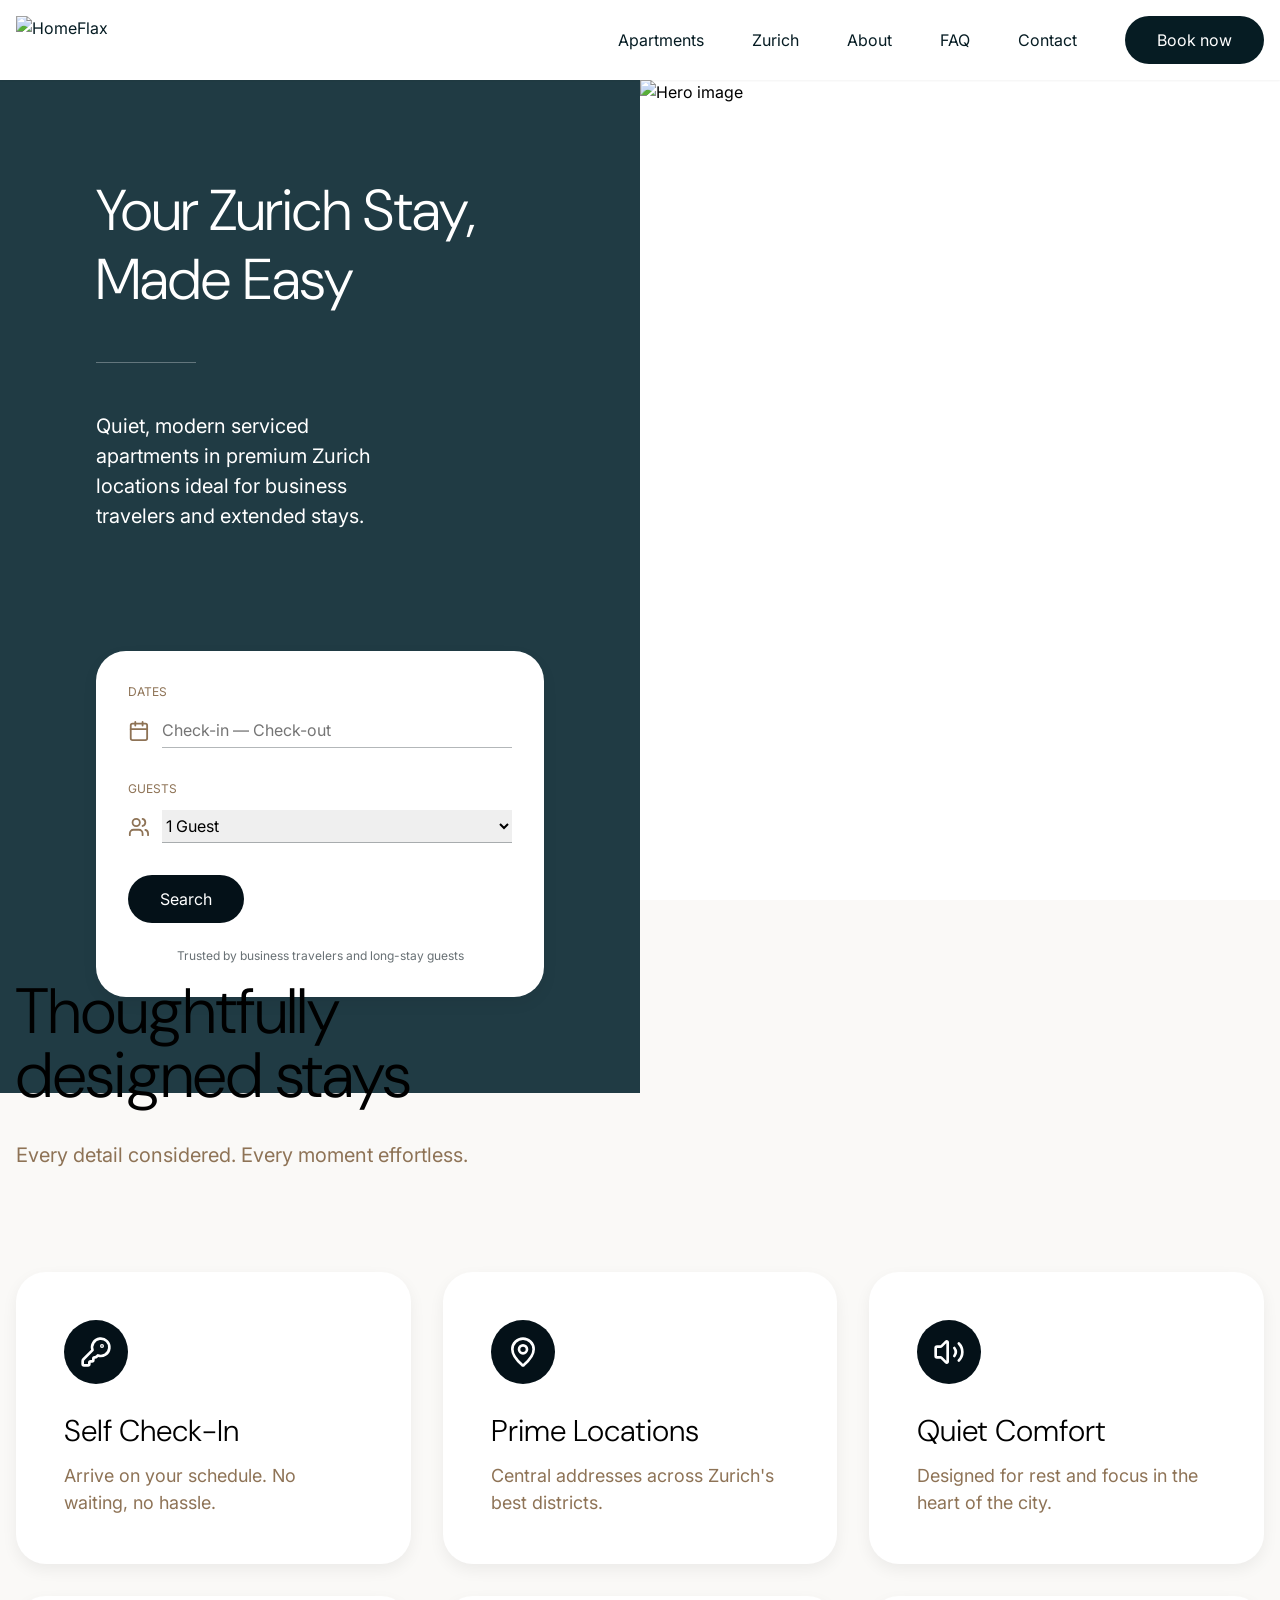
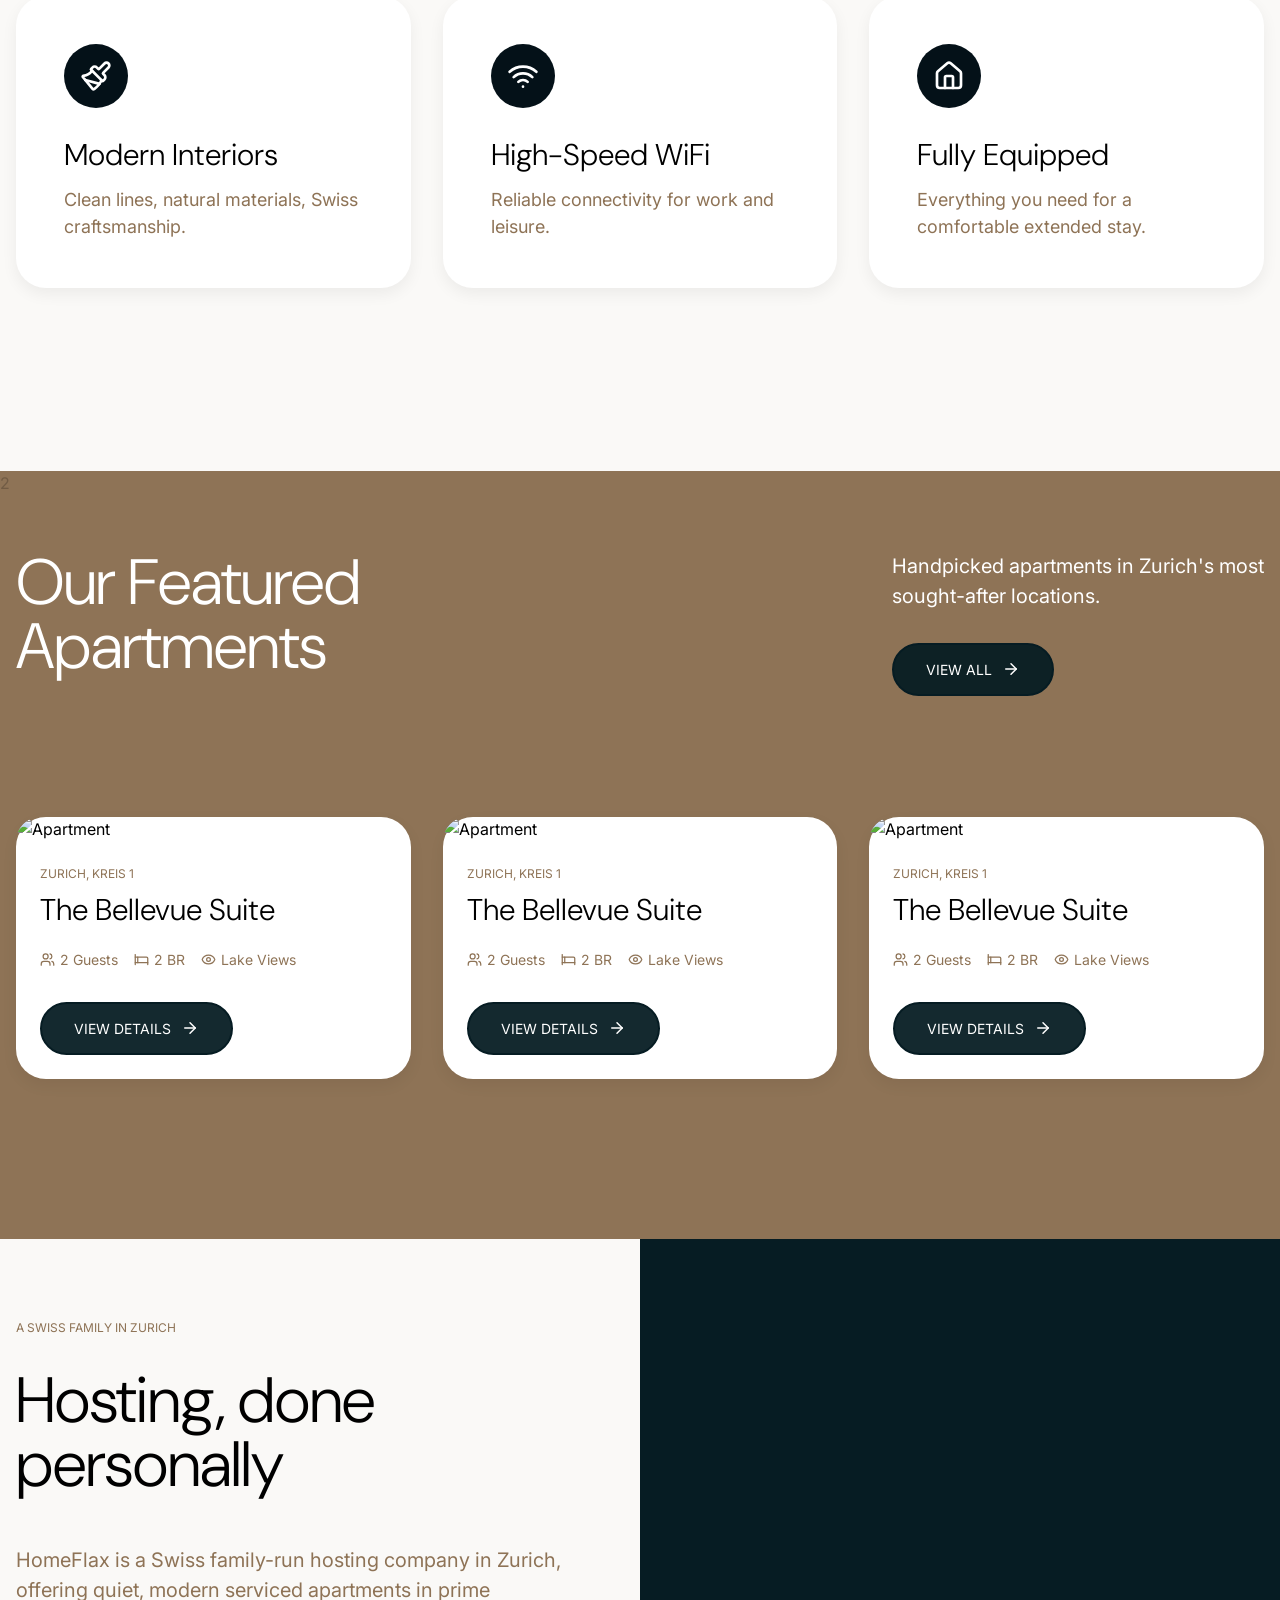
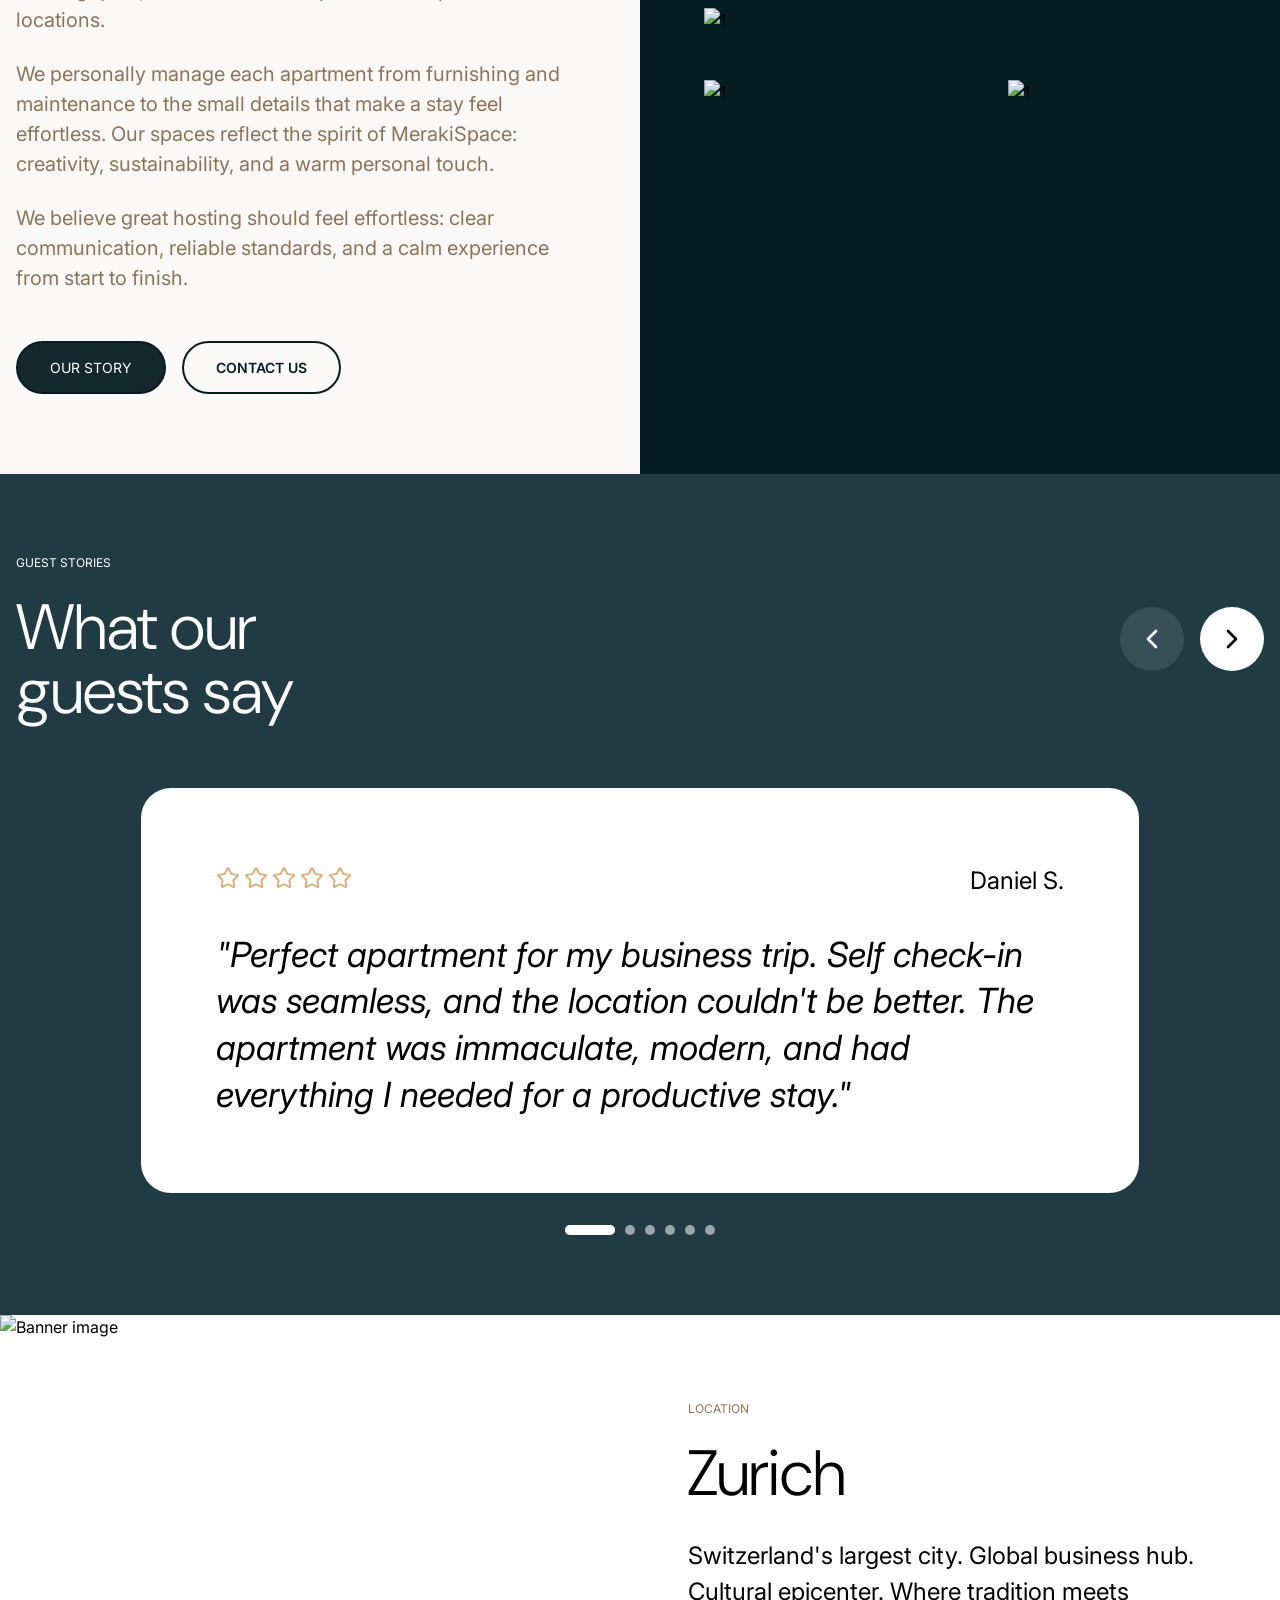
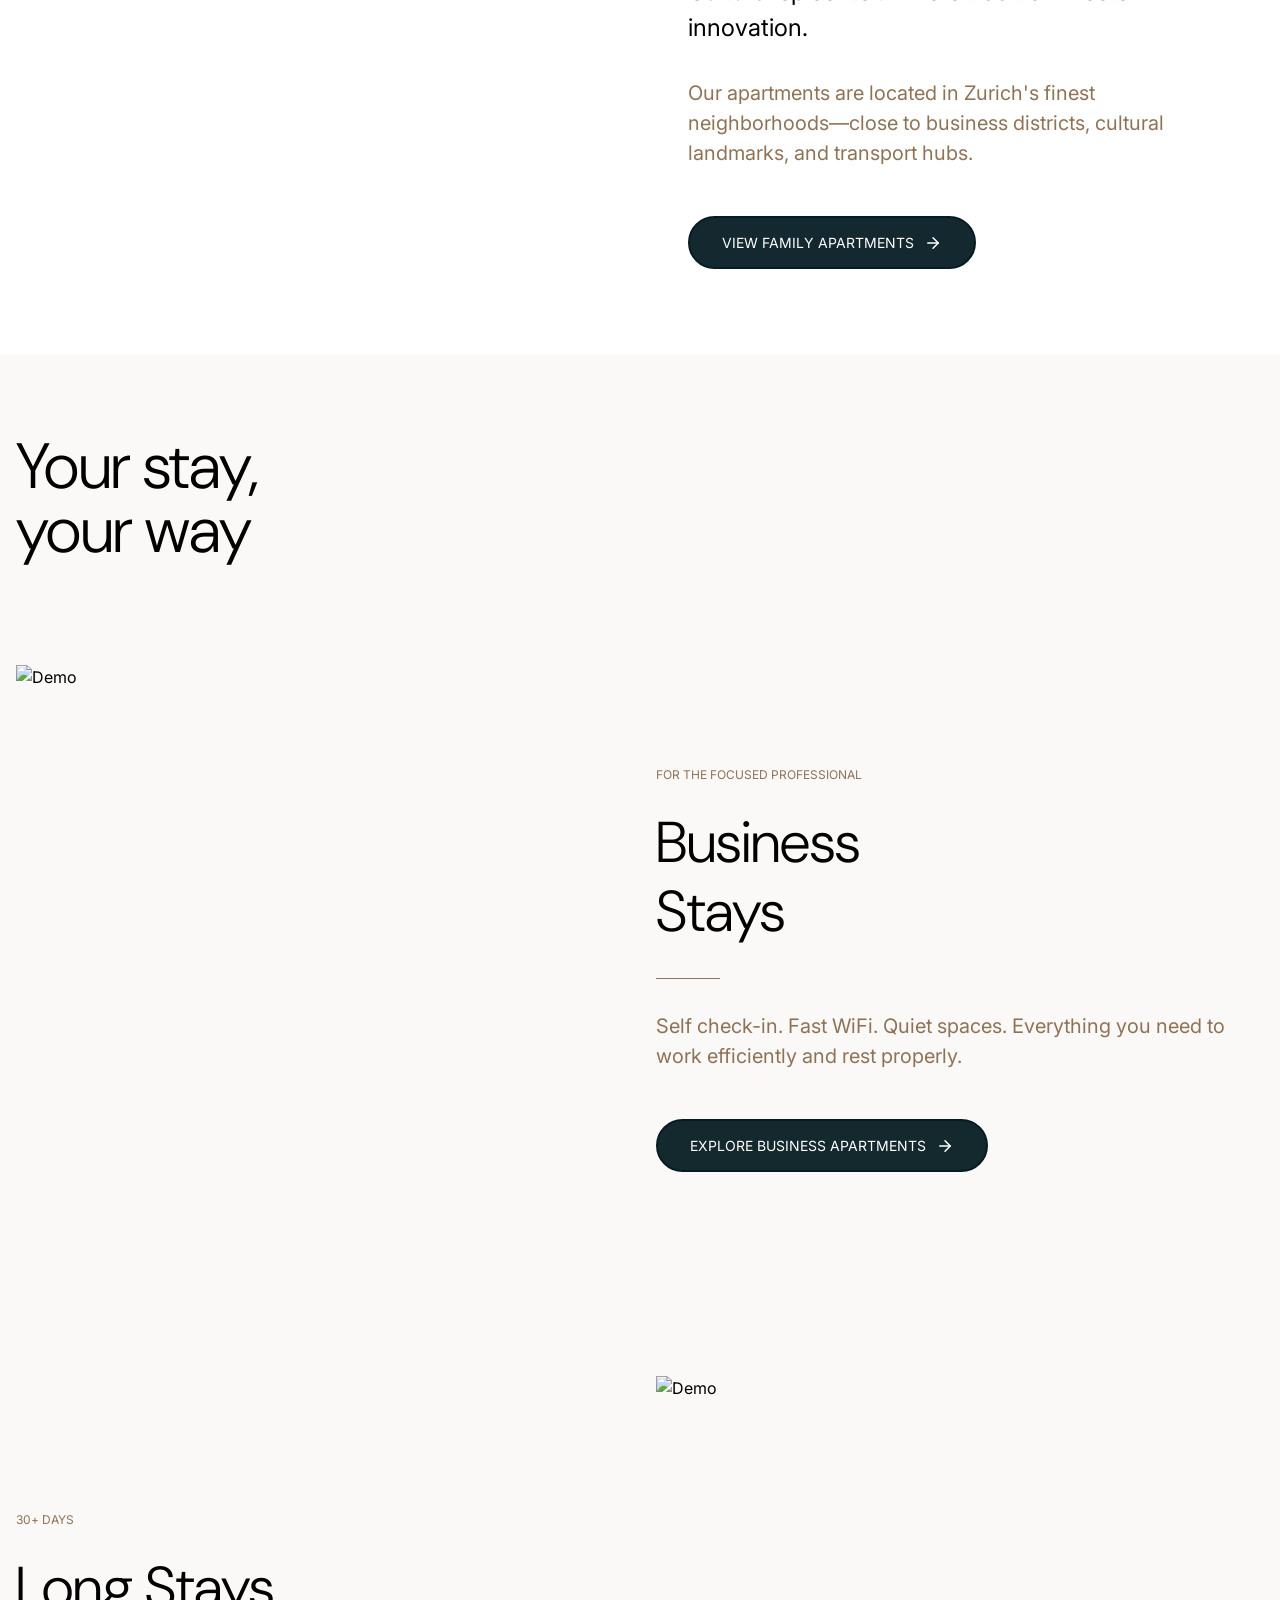
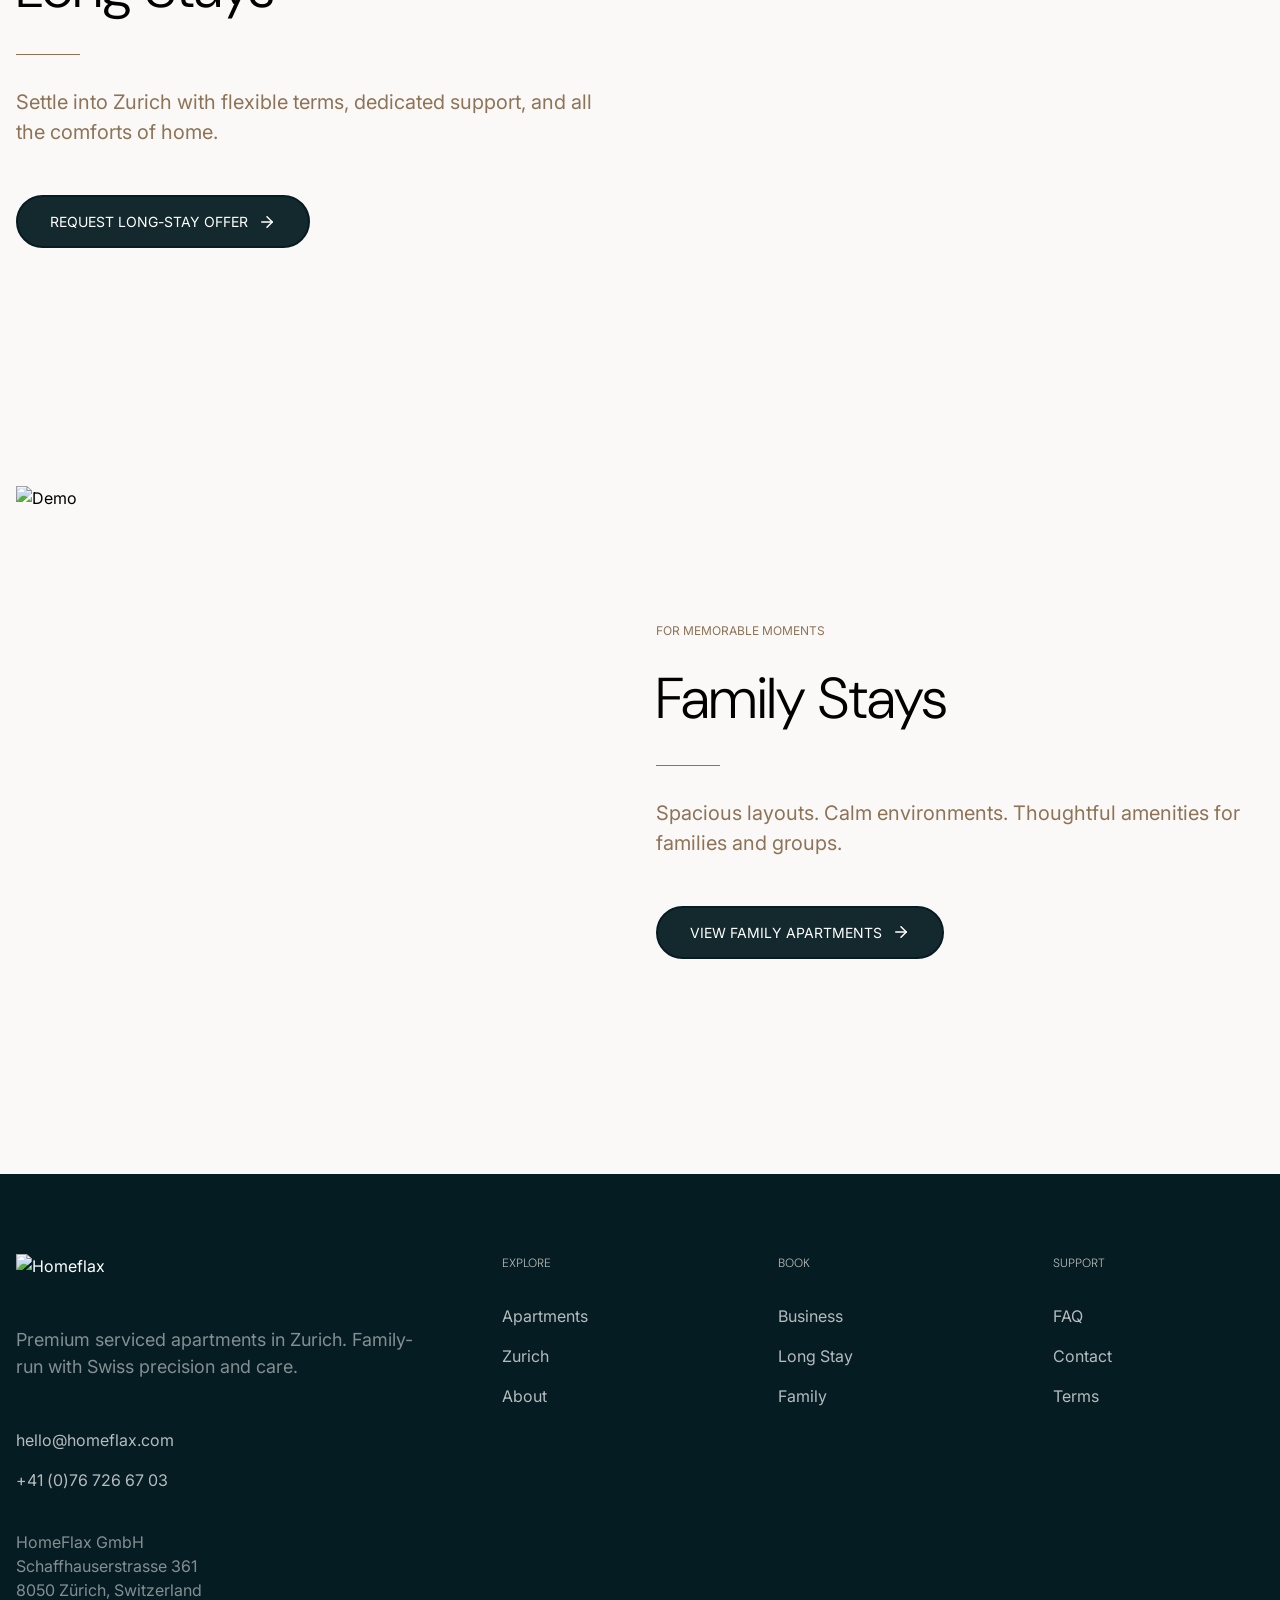
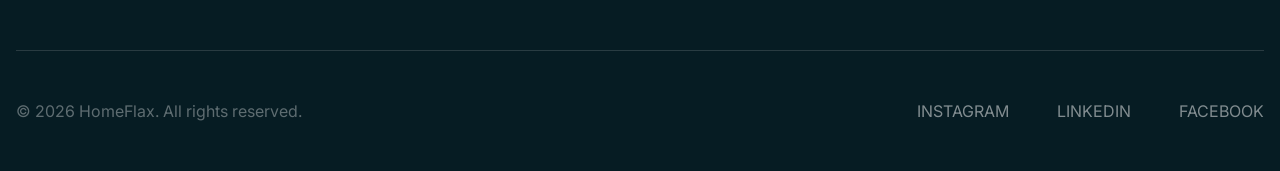
==== index.html @ 28972dd0 "Add files via upload" ====
<!DOCTYPE html><html lang="en"> <head><meta charset="UTF-8"><meta name="viewport" content="width=device-width"><link rel="icon" type="image/svg+xml" href="/favicon.svg"><link rel="icon" href="/favicon.ico"><meta name="generator" content="Astro v5.18.1"><title>HomeFlax - Wellcome to our website!!!</title><style>.container[data-astro-cid-d6puh33w]{max-width:1360px;margin:0 auto;padding:0 1rem}
</style>
<link rel="stylesheet" href="/_astro/index.BQs1mhPp.css">
<link rel="stylesheet" href="/_astro/apartment.BflWzYCQ.css"></head> <body> <div class="navigation-container" data-astro-cid-pux6a34n> <div class="container" data-astro-cid-d6puh33w>  <nav class="big-screen-nav" data-astro-cid-pux6a34n> <a href="/" class="logo" data-astro-cid-pux6a34n> <img src="/src/assets/logo.png" alt="HomeFlax" data-astro-cid-pux6a34n></a> <ul class="big-nav-links" role="list" data-astro-cid-pux6a34n> <li data-astro-cid-pux6a34n><a href="/apartments" data-astro-cid-pux6a34n>Apartments</a></li> <li data-astro-cid-pux6a34n><a href="/zurich" data-astro-cid-pux6a34n>Zurich</a></li> <li data-astro-cid-pux6a34n><a href="/about" data-astro-cid-pux6a34n>About</a></li> <li data-astro-cid-pux6a34n><a href="/services" data-astro-cid-pux6a34n>FAQ</a></li> <li data-astro-cid-pux6a34n><a href="/contact" data-astro-cid-pux6a34n>Contact</a></li> <a class="book-now" href="/book-now" data-astro-cid-pux6a34n>Book now</a> </ul> <nav class="small-screen-nav" data-astro-cid-pux6a34n> <input tabindex="-1" type="checkbox" name="mobile-nav" id="mobNav" data-astro-cid-pux6a34n> <label class="mob-nav-button" for="mobNav" data-astro-cid-pux6a34n><svg xmlns="http://www.w3.org/2000/svg" width="24" height="24" viewBox="0 0 24 24" fill="none" stroke="currentColor" stroke-width="2" stroke-linecap="round" stroke-linejoin="round" aria-hidden="true" data-astro-cid-pux6a34n="true" class="lucide lucide-menu menu"> <path d="M4 5h16"></path><path d="M4 12h16"></path><path d="M4 19h16"></path>  </svg><svg xmlns="http://www.w3.org/2000/svg" width="24" height="24" viewBox="0 0 24 24" fill="none" stroke="currentColor" stroke-width="2" stroke-linecap="round" stroke-linejoin="round" aria-hidden="true" data-astro-cid-pux6a34n="true" class="lucide lucide-x close"> <path d="M18 6 6 18"></path><path d="m6 6 12 12"></path>  </svg></label> <ul class="small-nav-links" role="list" data-astro-cid-pux6a34n> <li data-astro-cid-pux6a34n><a href="/" data-astro-cid-pux6a34n>Apartments</a></li> <li data-astro-cid-pux6a34n><a href="/zurich" data-astro-cid-pux6a34n>Zurich</a></li> <li data-astro-cid-pux6a34n><a href="/about" data-astro-cid-pux6a34n>About</a></li> <li data-astro-cid-pux6a34n><a href="/services" data-astro-cid-pux6a34n>FAQ</a></li> <li data-astro-cid-pux6a34n><a href="/contact" data-astro-cid-pux6a34n>Contact</a></li> <a class="book-now" href="/book-now" data-astro-cid-pux6a34n>Book now</a> </ul> </nav> </nav>  </div>  </div>   <header data-astro-cid-bbe6dxrz> <div class="hero-text-holder" data-astro-cid-bbe6dxrz> <h1 class="title-xl white" data-astro-cid-bbe6dxrz>Your Zurich Stay, <br data-astro-cid-bbe6dxrz> Made Easy</h1> <div class="separator" data-astro-cid-bbe6dxrz></div> <p class="plain-txt-xl white" data-astro-cid-bbe6dxrz>
Quiet, modern serviced apartments in premium Zurich locations ideal for
      business travelers and extended stays.
</p> <div class="book-form" data-astro-cid-q7dtpkqc> <form action="" data-astro-cid-q7dtpkqc> <div class="field" data-astro-cid-q7dtpkqc> <label for="dates" data-astro-cid-q7dtpkqc>Dates</label> <div data-astro-cid-q7dtpkqc> <svg xmlns="http://www.w3.org/2000/svg" width="24" height="24" viewBox="0 0 24 24" fill="none" stroke="#8e7356" stroke-width="2" stroke-linecap="round" stroke-linejoin="round" aria-hidden="true" data-astro-cid-q7dtpkqc="true" class="lucide lucide-calendar"> <path d="M8 2v4"></path><path d="M16 2v4"></path><rect width="18" height="18" x="3" y="4" rx="2"></rect><path d="M3 10h18"></path>  </svg> <input type="text" name="date" id="dates" placeholder="Check-in — Check-out" data-astro-cid-q7dtpkqc> </div> </div> <div class="field" data-astro-cid-q7dtpkqc> <label for="guests" data-astro-cid-q7dtpkqc>Guests</label> <div data-astro-cid-q7dtpkqc> <svg xmlns="http://www.w3.org/2000/svg" width="24" height="24" viewBox="0 0 24 24" fill="none" stroke="#8e7356" stroke-width="2" stroke-linecap="round" stroke-linejoin="round" aria-hidden="true" data-astro-cid-q7dtpkqc="true" class="lucide lucide-users"> <path d="M16 21v-2a4 4 0 0 0-4-4H6a4 4 0 0 0-4 4v2"></path><path d="M16 3.128a4 4 0 0 1 0 7.744"></path><path d="M22 21v-2a4 4 0 0 0-3-3.87"></path><circle cx="9" cy="7" r="4"></circle>  </svg> <select name="guests" id="guests" data-astro-cid-q7dtpkqc> <option value="" data-astro-cid-q7dtpkqc>1 Guest</option> <option value="" data-astro-cid-q7dtpkqc>2 Guest</option> <option value="" data-astro-cid-q7dtpkqc>3 Guest</option> <option value="" data-astro-cid-q7dtpkqc>4 Guest</option></select> </div> </div> <div class="field" data-astro-cid-q7dtpkqc> <button data-astro-cid-q7dtpkqc>Search</button> </div> </form> <p class="description" data-astro-cid-q7dtpkqc>Trusted by business travelers and long-stay guests</p> </div>  </div> <div class="hero-image-holder" data-astro-cid-bbe6dxrz> <img src="./src/assets/hero.jpg" alt="Hero image" data-astro-cid-bbe6dxrz> </div> </header>  <section data-astro-cid-aybbmsmj> <div class="container" data-astro-cid-d6puh33w>  <div class="introduction" data-astro-cid-aybbmsmj> <h2 class="title-xxl" data-astro-cid-aybbmsmj>Thoughtfully <br data-astro-cid-aybbmsmj> designed stays</h2> <p class="plain-txt-xl gold" data-astro-cid-aybbmsmj>
Every detail considered. Every moment effortless.
</p> <div class="introduction-grid" data-astro-cid-aybbmsmj> <div class="card" data-astro-cid-aybbmsmj> <div class="icon" data-astro-cid-aybbmsmj> <svg xmlns="http://www.w3.org/2000/svg" width="32" height="32" viewBox="0 0 24 24" fill="none" stroke="#fff" stroke-width="2" stroke-linecap="round" stroke-linejoin="round" aria-hidden="true" data-astro-cid-aybbmsmj="true" class="lucide lucide-key-round"> <path d="M2.586 17.414A2 2 0 0 0 2 18.828V21a1 1 0 0 0 1 1h3a1 1 0 0 0 1-1v-1a1 1 0 0 1 1-1h1a1 1 0 0 0 1-1v-1a1 1 0 0 1 1-1h.172a2 2 0 0 0 1.414-.586l.814-.814a6.5 6.5 0 1 0-4-4z"></path><circle cx="16.5" cy="7.5" r=".5" fill="currentColor"></circle>  </svg> </div> <h3 data-astro-cid-aybbmsmj>Self Check-In</h3> <p class="gold" data-astro-cid-aybbmsmj>Arrive on your schedule. No waiting, no hassle.</p> </div> <div class="card" data-astro-cid-aybbmsmj> <div class="icon" data-astro-cid-aybbmsmj> <svg xmlns="http://www.w3.org/2000/svg" width="32" height="32" viewBox="0 0 24 24" fill="none" stroke="#fff" stroke-width="2" stroke-linecap="round" stroke-linejoin="round" aria-hidden="true" data-astro-cid-aybbmsmj="true" class="lucide lucide-map-pin"> <path d="M20 10c0 4.993-5.539 10.193-7.399 11.799a1 1 0 0 1-1.202 0C9.539 20.193 4 14.993 4 10a8 8 0 0 1 16 0"></path><circle cx="12" cy="10" r="3"></circle>  </svg> </div> <h3 data-astro-cid-aybbmsmj>Prime Locations</h3> <p class="gold" data-astro-cid-aybbmsmj>Central addresses across Zurich's best districts.</p> </div> <div class="card" data-astro-cid-aybbmsmj> <div class="icon" data-astro-cid-aybbmsmj> <svg xmlns="http://www.w3.org/2000/svg" width="32" height="32" viewBox="0 0 24 24" fill="none" stroke="#fff" stroke-width="2" stroke-linecap="round" stroke-linejoin="round" aria-hidden="true" data-astro-cid-aybbmsmj="true" class="lucide lucide-volume-2"> <path d="M11 4.702a.705.705 0 0 0-1.203-.498L6.413 7.587A1.4 1.4 0 0 1 5.416 8H3a1 1 0 0 0-1 1v6a1 1 0 0 0 1 1h2.416a1.4 1.4 0 0 1 .997.413l3.383 3.384A.705.705 0 0 0 11 19.298z"></path><path d="M16 9a5 5 0 0 1 0 6"></path><path d="M19.364 18.364a9 9 0 0 0 0-12.728"></path>  </svg> </div> <h3 data-astro-cid-aybbmsmj>Quiet Comfort</h3> <p class="gold" data-astro-cid-aybbmsmj>
Designed for rest and focus in the heart of the city.
</p> </div> <div class="card" data-astro-cid-aybbmsmj> <div class="icon" data-astro-cid-aybbmsmj> <svg xmlns="http://www.w3.org/2000/svg" width="32" height="32" viewBox="0 0 24 24" fill="none" stroke="#fff" stroke-width="2" stroke-linecap="round" stroke-linejoin="round" aria-hidden="true" data-astro-cid-aybbmsmj="true" class="lucide lucide-paintbrush"> <path d="m14.622 17.897-10.68-2.913"></path><path d="M18.376 2.622a1 1 0 1 1 3.002 3.002L17.36 9.643a.5.5 0 0 0 0 .707l.944.944a2.41 2.41 0 0 1 0 3.408l-.944.944a.5.5 0 0 1-.707 0L8.354 7.348a.5.5 0 0 1 0-.707l.944-.944a2.41 2.41 0 0 1 3.408 0l.944.944a.5.5 0 0 0 .707 0z"></path><path d="M9 8c-1.804 2.71-3.97 3.46-6.583 3.948a.507.507 0 0 0-.302.819l7.32 8.883a1 1 0 0 0 1.185.204C12.735 20.405 16 16.792 16 15"></path>  </svg> </div> <h3 data-astro-cid-aybbmsmj>Modern Interiors</h3> <p class="gold" data-astro-cid-aybbmsmj>
Clean lines, natural materials, Swiss craftsmanship.
</p> </div> <div class="card" data-astro-cid-aybbmsmj> <div class="icon" data-astro-cid-aybbmsmj> <svg xmlns="http://www.w3.org/2000/svg" width="32" height="32" viewBox="0 0 24 24" fill="none" stroke="#fff" stroke-width="2" stroke-linecap="round" stroke-linejoin="round" aria-hidden="true" data-astro-cid-aybbmsmj="true" class="lucide lucide-wifi"> <path d="M12 20h.01"></path><path d="M2 8.82a15 15 0 0 1 20 0"></path><path d="M5 12.859a10 10 0 0 1 14 0"></path><path d="M8.5 16.429a5 5 0 0 1 7 0"></path>  </svg> </div> <h3 data-astro-cid-aybbmsmj>High-Speed WiFi</h3> <p class="gold" data-astro-cid-aybbmsmj>Reliable connectivity for work and leisure.</p> </div> <div class="card" data-astro-cid-aybbmsmj> <div class="icon" data-astro-cid-aybbmsmj> <svg xmlns="http://www.w3.org/2000/svg" width="32" height="32" viewBox="0 0 24 24" fill="none" stroke="#fff" stroke-width="2" stroke-linecap="round" stroke-linejoin="round" aria-hidden="true" data-astro-cid-aybbmsmj="true" class="lucide lucide-house"> <path d="M15 21v-8a1 1 0 0 0-1-1h-4a1 1 0 0 0-1 1v8"></path><path d="M3 10a2 2 0 0 1 .709-1.528l7-6a2 2 0 0 1 2.582 0l7 6A2 2 0 0 1 21 10v9a2 2 0 0 1-2 2H5a2 2 0 0 1-2-2z"></path>  </svg> </div> <h3 data-astro-cid-aybbmsmj>Fully Equipped</h3> <p class="gold" data-astro-cid-aybbmsmj>
Everything you need for a comfortable extended stay.
</p> </div> </div> </div>  </div>  </section>  <section data-astro-cid-kp4ofd7b> <div class="container" data-astro-cid-d6puh33w>  <div class="headline" data-astro-cid-kp4ofd7b> <h2 class="title-xxl white" data-astro-cid-kp4ofd7b>Our Featured <br data-astro-cid-kp4ofd7b> Apartments</h2> <div class="headline-details" data-astro-cid-kp4ofd7b> <p class="plain-txt-xl white" data-astro-cid-kp4ofd7b>
Handpicked apartments in Zurich's most <br data-astro-cid-kp4ofd7b> sought-after locations.
</p> <a href="/apartments" class="main-button" data-astro-cid-kp4ofd7b>View All</a> </div> </div> <div class="grid" data-astro-cid-kp4ofd7b> <article class="apartment-card" data-astro-cid-vyudyi23> <div class="image-container" data-astro-cid-vyudyi23> <div class="image" data-astro-cid-vyudyi23> <img src="./src/assets/demo.jpg" alt="Apartment" data-astro-cid-vyudyi23> </div> <div class="badge" data-astro-cid-vyudyi23>CHF 220/night</div> </div> <div class="content" data-astro-cid-vyudyi23> <p class="label gold" data-astro-cid-vyudyi23>Zurich, Kreis 1</p> <h3 data-astro-cid-vyudyi23>The Bellevue Suite</h3> <div class="description gold" data-astro-cid-vyudyi23> <p data-astro-cid-vyudyi23><svg xmlns="http://www.w3.org/2000/svg" width="15" height="15" viewBox="0 0 24 24" fill="none" stroke="currentColor" stroke-width="2" stroke-linecap="round" stroke-linejoin="round" aria-hidden="true" data-astro-cid-vyudyi23="true" class="lucide lucide-users"> <path d="M16 21v-2a4 4 0 0 0-4-4H6a4 4 0 0 0-4 4v2"></path><path d="M16 3.128a4 4 0 0 1 0 7.744"></path><path d="M22 21v-2a4 4 0 0 0-3-3.87"></path><circle cx="9" cy="7" r="4"></circle>  </svg>2 Guests</p> <p data-astro-cid-vyudyi23><svg xmlns="http://www.w3.org/2000/svg" width="15" height="15" viewBox="0 0 24 24" fill="none" stroke="currentColor" stroke-width="2" stroke-linecap="round" stroke-linejoin="round" aria-hidden="true" data-astro-cid-vyudyi23="true" class="lucide lucide-bed"> <path d="M2 4v16"></path><path d="M2 8h18a2 2 0 0 1 2 2v10"></path><path d="M2 17h20"></path><path d="M6 8v9"></path>  </svg>2 BR</p> <p data-astro-cid-vyudyi23><svg xmlns="http://www.w3.org/2000/svg" width="15" height="15" viewBox="0 0 24 24" fill="none" stroke="currentColor" stroke-width="2" stroke-linecap="round" stroke-linejoin="round" aria-hidden="true" data-astro-cid-vyudyi23="true" class="lucide lucide-eye"> <path d="M2.062 12.348a1 1 0 0 1 0-.696 10.75 10.75 0 0 1 19.876 0 1 1 0 0 1 0 .696 10.75 10.75 0 0 1-19.876 0"></path><circle cx="12" cy="12" r="3"></circle>  </svg>Lake Views</p> </div> <a href="/apartment" class="main-button" data-astro-cid-vyudyi23>View Details</a> </div> </article>  <article class="apartment-card" data-astro-cid-vyudyi23> <div class="image-container" data-astro-cid-vyudyi23> <div class="image" data-astro-cid-vyudyi23> <img src="./src/assets/demo.jpg" alt="Apartment" data-astro-cid-vyudyi23> </div> <div class="badge" data-astro-cid-vyudyi23>CHF 220/night</div> </div> <div class="content" data-astro-cid-vyudyi23> <p class="label gold" data-astro-cid-vyudyi23>Zurich, Kreis 1</p> <h3 data-astro-cid-vyudyi23>The Bellevue Suite</h3> <div class="description gold" data-astro-cid-vyudyi23> <p data-astro-cid-vyudyi23><svg xmlns="http://www.w3.org/2000/svg" width="15" height="15" viewBox="0 0 24 24" fill="none" stroke="currentColor" stroke-width="2" stroke-linecap="round" stroke-linejoin="round" aria-hidden="true" data-astro-cid-vyudyi23="true" class="lucide lucide-users"> <path d="M16 21v-2a4 4 0 0 0-4-4H6a4 4 0 0 0-4 4v2"></path><path d="M16 3.128a4 4 0 0 1 0 7.744"></path><path d="M22 21v-2a4 4 0 0 0-3-3.87"></path><circle cx="9" cy="7" r="4"></circle>  </svg>2 Guests</p> <p data-astro-cid-vyudyi23><svg xmlns="http://www.w3.org/2000/svg" width="15" height="15" viewBox="0 0 24 24" fill="none" stroke="currentColor" stroke-width="2" stroke-linecap="round" stroke-linejoin="round" aria-hidden="true" data-astro-cid-vyudyi23="true" class="lucide lucide-bed"> <path d="M2 4v16"></path><path d="M2 8h18a2 2 0 0 1 2 2v10"></path><path d="M2 17h20"></path><path d="M6 8v9"></path>  </svg>2 BR</p> <p data-astro-cid-vyudyi23><svg xmlns="http://www.w3.org/2000/svg" width="15" height="15" viewBox="0 0 24 24" fill="none" stroke="currentColor" stroke-width="2" stroke-linecap="round" stroke-linejoin="round" aria-hidden="true" data-astro-cid-vyudyi23="true" class="lucide lucide-eye"> <path d="M2.062 12.348a1 1 0 0 1 0-.696 10.75 10.75 0 0 1 19.876 0 1 1 0 0 1 0 .696 10.75 10.75 0 0 1-19.876 0"></path><circle cx="12" cy="12" r="3"></circle>  </svg>Lake Views</p> </div> <a href="/apartment" class="main-button" data-astro-cid-vyudyi23>View Details</a> </div> </article>  <article class="apartment-card" data-astro-cid-vyudyi23> <div class="image-container" data-astro-cid-vyudyi23> <div class="image" data-astro-cid-vyudyi23> <img src="./src/assets/demo.jpg" alt="Apartment" data-astro-cid-vyudyi23> </div> <div class="badge" data-astro-cid-vyudyi23>CHF 220/night</div> </div> <div class="content" data-astro-cid-vyudyi23> <p class="label gold" data-astro-cid-vyudyi23>Zurich, Kreis 1</p> <h3 data-astro-cid-vyudyi23>The Bellevue Suite</h3> <div class="description gold" data-astro-cid-vyudyi23> <p data-astro-cid-vyudyi23><svg xmlns="http://www.w3.org/2000/svg" width="15" height="15" viewBox="0 0 24 24" fill="none" stroke="currentColor" stroke-width="2" stroke-linecap="round" stroke-linejoin="round" aria-hidden="true" data-astro-cid-vyudyi23="true" class="lucide lucide-users"> <path d="M16 21v-2a4 4 0 0 0-4-4H6a4 4 0 0 0-4 4v2"></path><path d="M16 3.128a4 4 0 0 1 0 7.744"></path><path d="M22 21v-2a4 4 0 0 0-3-3.87"></path><circle cx="9" cy="7" r="4"></circle>  </svg>2 Guests</p> <p data-astro-cid-vyudyi23><svg xmlns="http://www.w3.org/2000/svg" width="15" height="15" viewBox="0 0 24 24" fill="none" stroke="currentColor" stroke-width="2" stroke-linecap="round" stroke-linejoin="round" aria-hidden="true" data-astro-cid-vyudyi23="true" class="lucide lucide-bed"> <path d="M2 4v16"></path><path d="M2 8h18a2 2 0 0 1 2 2v10"></path><path d="M2 17h20"></path><path d="M6 8v9"></path>  </svg>2 BR</p> <p data-astro-cid-vyudyi23><svg xmlns="http://www.w3.org/2000/svg" width="15" height="15" viewBox="0 0 24 24" fill="none" stroke="currentColor" stroke-width="2" stroke-linecap="round" stroke-linejoin="round" aria-hidden="true" data-astro-cid-vyudyi23="true" class="lucide lucide-eye"> <path d="M2.062 12.348a1 1 0 0 1 0-.696 10.75 10.75 0 0 1 19.876 0 1 1 0 0 1 0 .696 10.75 10.75 0 0 1-19.876 0"></path><circle cx="12" cy="12" r="3"></circle>  </svg>Lake Views</p> </div> <a href="/apartment" class="main-button" data-astro-cid-vyudyi23>View Details</a> </div> </article>  </div>  </div>  </section>  <section class="about-home" data-astro-cid-6qkptpdv> <div class="container" data-astro-cid-d6puh33w>  <div class="grid" data-astro-cid-6qkptpdv> <div class="content" data-astro-cid-6qkptpdv> <div class="label gold" data-astro-cid-6qkptpdv>A Swiss family in Zurich</div> <h2 class="title-xxl" data-astro-cid-6qkptpdv>Hosting, done <br data-astro-cid-6qkptpdv> personally</h2> <p class="plain-txt-xl gold" data-astro-cid-6qkptpdv>
HomeFlax is a Swiss family-run hosting company in Zurich, offering
          quiet, modern serviced apartments in prime locations.
</p> <br data-astro-cid-6qkptpdv> <p class="plain-txt-xl gold" data-astro-cid-6qkptpdv>
We personally manage each apartment from furnishing and maintenance to
          the small details that make a stay feel effortless. Our spaces reflect
          the spirit of MerakiSpace: creativity, sustainability, and a warm
          personal touch.
</p> <br data-astro-cid-6qkptpdv> <p class="plain-txt-xl gold" data-astro-cid-6qkptpdv>
We believe great hosting should feel effortless: clear communication,
          reliable standards, and a calm experience from start to finish.
</p> <div class="buttons" data-astro-cid-6qkptpdv> <a href="/about" class="main-button no-icon" data-astro-cid-6qkptpdv>Our story</a> <a href="/contact" class="main-button no-icon inverse" data-astro-cid-6qkptpdv>Contact us</a> </div> </div> <div class="mini-galery" data-astro-cid-6qkptpdv> <div class="mini-galery-grid" data-astro-cid-6qkptpdv> <div class="image" data-astro-cid-6qkptpdv> <img src="./src/assets/demo.jpg" alt="1" data-astro-cid-6qkptpdv> </div> <div class="image" data-astro-cid-6qkptpdv> <img src="./src/assets/demo.jpg" alt="1" data-astro-cid-6qkptpdv> </div> <div class="image" data-astro-cid-6qkptpdv> <img src="./src/assets/demo.jpg" alt="1" data-astro-cid-6qkptpdv> </div> </div> </div> </div>  </div>  </section>  <section class="testimonials" data-astro-cid-aadlzisc> <div class="container" data-astro-cid-d6puh33w>  <div class="headline" data-astro-cid-aadlzisc> <div data-astro-cid-aadlzisc> <p class="label" data-astro-cid-aadlzisc>Guest Stories</p> <h1 class="title-xxl white" data-astro-cid-aadlzisc>What our <br data-astro-cid-aadlzisc> guests say</h1> </div> <div class="buttons" data-astro-cid-aadlzisc> <button disabled data-astro-cid-aadlzisc><svg xmlns="http://www.w3.org/2000/svg" width="32" height="32" viewBox="0 0 24 24" fill="none" stroke="currentColor" stroke-width="2" stroke-linecap="round" stroke-linejoin="round" aria-hidden="true" data-astro-cid-aadlzisc="true" class="lucide lucide-chevron-left"> <path d="m15 18-6-6 6-6"></path>  </svg></button> <button data-astro-cid-aadlzisc><svg xmlns="http://www.w3.org/2000/svg" width="32" height="32" viewBox="0 0 24 24" fill="none" stroke="currentColor" stroke-width="2" stroke-linecap="round" stroke-linejoin="round" aria-hidden="true" data-astro-cid-aadlzisc="true" class="lucide lucide-chevron-right"> <path d="m9 18 6-6-6-6"></path>  </svg></button> </div> </div> <div class="quote-block" data-astro-cid-aadlzisc> <div class="quote-details" data-astro-cid-aadlzisc> <div class="stars" data-astro-cid-aadlzisc> <svg xmlns="http://www.w3.org/2000/svg" width="24" height="24" viewBox="0 0 24 24" fill="none" stroke="#e4b17c" stroke-width="2" stroke-linecap="round" stroke-linejoin="round" aria-hidden="true" data-astro-cid-aadlzisc="true" class="lucide lucide-star"> <path d="M11.525 2.295a.53.53 0 0 1 .95 0l2.31 4.679a2.123 2.123 0 0 0 1.595 1.16l5.166.756a.53.53 0 0 1 .294.904l-3.736 3.638a2.123 2.123 0 0 0-.611 1.878l.882 5.14a.53.53 0 0 1-.771.56l-4.618-2.428a2.122 2.122 0 0 0-1.973 0L6.396 21.01a.53.53 0 0 1-.77-.56l.881-5.139a2.122 2.122 0 0 0-.611-1.879L2.16 9.795a.53.53 0 0 1 .294-.906l5.165-.755a2.122 2.122 0 0 0 1.597-1.16z"></path>  </svg> <svg xmlns="http://www.w3.org/2000/svg" width="24" height="24" viewBox="0 0 24 24" fill="none" stroke="#e4b17c" stroke-width="2" stroke-linecap="round" stroke-linejoin="round" aria-hidden="true" data-astro-cid-aadlzisc="true" class="lucide lucide-star"> <path d="M11.525 2.295a.53.53 0 0 1 .95 0l2.31 4.679a2.123 2.123 0 0 0 1.595 1.16l5.166.756a.53.53 0 0 1 .294.904l-3.736 3.638a2.123 2.123 0 0 0-.611 1.878l.882 5.14a.53.53 0 0 1-.771.56l-4.618-2.428a2.122 2.122 0 0 0-1.973 0L6.396 21.01a.53.53 0 0 1-.77-.56l.881-5.139a2.122 2.122 0 0 0-.611-1.879L2.16 9.795a.53.53 0 0 1 .294-.906l5.165-.755a2.122 2.122 0 0 0 1.597-1.16z"></path>  </svg> <svg xmlns="http://www.w3.org/2000/svg" width="24" height="24" viewBox="0 0 24 24" fill="none" stroke="#e4b17c" stroke-width="2" stroke-linecap="round" stroke-linejoin="round" aria-hidden="true" data-astro-cid-aadlzisc="true" class="lucide lucide-star"> <path d="M11.525 2.295a.53.53 0 0 1 .95 0l2.31 4.679a2.123 2.123 0 0 0 1.595 1.16l5.166.756a.53.53 0 0 1 .294.904l-3.736 3.638a2.123 2.123 0 0 0-.611 1.878l.882 5.14a.53.53 0 0 1-.771.56l-4.618-2.428a2.122 2.122 0 0 0-1.973 0L6.396 21.01a.53.53 0 0 1-.77-.56l.881-5.139a2.122 2.122 0 0 0-.611-1.879L2.16 9.795a.53.53 0 0 1 .294-.906l5.165-.755a2.122 2.122 0 0 0 1.597-1.16z"></path>  </svg> <svg xmlns="http://www.w3.org/2000/svg" width="24" height="24" viewBox="0 0 24 24" fill="none" stroke="#e4b17c" stroke-width="2" stroke-linecap="round" stroke-linejoin="round" aria-hidden="true" data-astro-cid-aadlzisc="true" class="lucide lucide-star"> <path d="M11.525 2.295a.53.53 0 0 1 .95 0l2.31 4.679a2.123 2.123 0 0 0 1.595 1.16l5.166.756a.53.53 0 0 1 .294.904l-3.736 3.638a2.123 2.123 0 0 0-.611 1.878l.882 5.14a.53.53 0 0 1-.771.56l-4.618-2.428a2.122 2.122 0 0 0-1.973 0L6.396 21.01a.53.53 0 0 1-.77-.56l.881-5.139a2.122 2.122 0 0 0-.611-1.879L2.16 9.795a.53.53 0 0 1 .294-.906l5.165-.755a2.122 2.122 0 0 0 1.597-1.16z"></path>  </svg> <svg xmlns="http://www.w3.org/2000/svg" width="24" height="24" viewBox="0 0 24 24" fill="none" stroke="#e4b17c" stroke-width="2" stroke-linecap="round" stroke-linejoin="round" aria-hidden="true" data-astro-cid-aadlzisc="true" class="lucide lucide-star"> <path d="M11.525 2.295a.53.53 0 0 1 .95 0l2.31 4.679a2.123 2.123 0 0 0 1.595 1.16l5.166.756a.53.53 0 0 1 .294.904l-3.736 3.638a2.123 2.123 0 0 0-.611 1.878l.882 5.14a.53.53 0 0 1-.771.56l-4.618-2.428a2.122 2.122 0 0 0-1.973 0L6.396 21.01a.53.53 0 0 1-.77-.56l.881-5.139a2.122 2.122 0 0 0-.611-1.879L2.16 9.795a.53.53 0 0 1 .294-.906l5.165-.755a2.122 2.122 0 0 0 1.597-1.16z"></path>  </svg> </div> <p class="author" data-astro-cid-aadlzisc>Daniel S.</p> </div> <p class="quote" data-astro-cid-aadlzisc>
"Perfect apartment for my business trip. Self check-in was seamless, and
        the location couldn't be better. The apartment was immaculate, modern,
        and had everything I needed for a productive stay."
</p> </div> <div class="bullets" data-astro-cid-aadlzisc> <span class="active" data-astro-cid-aadlzisc></span> <span data-astro-cid-aadlzisc></span> <span data-astro-cid-aadlzisc></span> <span data-astro-cid-aadlzisc></span> <span data-astro-cid-aadlzisc></span> <span data-astro-cid-aadlzisc></span> <span data-astro-cid-aadlzisc></span> <span data-astro-cid-aadlzisc></span> </div>  </div>  </section>  <section data-astro-cid-gcuavmae> <div class="image" data-astro-cid-gcuavmae> <img src="./src/assets/demo.jpg" alt="Banner image" data-astro-cid-gcuavmae> </div> <div class="content" data-astro-cid-gcuavmae> <p class="label" data-astro-cid-gcuavmae>Location</p> <h3 class="title-xxl" data-astro-cid-gcuavmae>Zurich</h3> <p class="subtitle-description" data-astro-cid-gcuavmae>
Switzerland's largest city. Global business hub. Cultural epicenter. Where
      tradition meets innovation.
</p> <p class="description" data-astro-cid-gcuavmae>
Our apartments are located in Zurich's finest neighborhoods—close to
      business districts, cultural landmarks, and transport hubs.
</p> <a class="main-button" href="#" data-astro-cid-gcuavmae>View Family Apartments</a> </div> </section>  <section data-astro-cid-y524sy6r> <div class="container" data-astro-cid-d6puh33w>  <h2 class="title-xxl" data-astro-cid-y524sy6r>Your stay, <br data-astro-cid-y524sy6r>your way</h2> <div data-astro-cid-y524sy6r> <article data-astro-cid-y524sy6r> <div class="image" data-astro-cid-y524sy6r> <img src="./src/assets/demo.jpg" alt="Demo" data-astro-cid-y524sy6r> </div> <div class="text-content" data-astro-cid-y524sy6r> <p class="label" data-astro-cid-y524sy6r>For the focused professional</p> <h3 class="title-xl" data-astro-cid-y524sy6r>Business <br data-astro-cid-y524sy6r> Stays</h3> <div class="separator" data-astro-cid-y524sy6r></div> <p class="description" data-astro-cid-y524sy6r>
Self check-in. Fast WiFi. Quiet spaces. Everything you need to work
            efficiently and rest properly.
</p> <a class="main-button" href="#" data-astro-cid-y524sy6r>Explore Business Apartments</a> </div> </article> <article data-astro-cid-y524sy6r> <div class="image" data-astro-cid-y524sy6r> <img src="./src/assets/demo.jpg" alt="Demo" data-astro-cid-y524sy6r> </div> <div class="text-content" data-astro-cid-y524sy6r> <p class="label" data-astro-cid-y524sy6r>30+ days</p> <h3 class="title-xl" data-astro-cid-y524sy6r>Long Stays</h3> <div class="separator" data-astro-cid-y524sy6r></div> <p class="description" data-astro-cid-y524sy6r>
Settle into Zurich with flexible terms, dedicated support, and all
            the comforts of home.
</p> <a class="main-button" href="#" data-astro-cid-y524sy6r>Request Long-Stay Offer</a> </div> </article> <article data-astro-cid-y524sy6r> <div class="image" data-astro-cid-y524sy6r> <img src="./src/assets/demo.jpg" alt="Demo" data-astro-cid-y524sy6r> </div> <div class="text-content" data-astro-cid-y524sy6r> <p class="label" data-astro-cid-y524sy6r>For memorable moments</p> <h3 class="title-xl" data-astro-cid-y524sy6r>Family Stays</h3> <div class="separator" data-astro-cid-y524sy6r></div> <p class="description" data-astro-cid-y524sy6r>
Spacious layouts. Calm environments. Thoughtful amenities for
            families and groups.
</p> <a class="main-button" href="#" data-astro-cid-y524sy6r>View Family Apartments</a> </div> </article> </div>  </div>  </section>   <footer data-astro-cid-sz7xmlte> <div class="container" data-astro-cid-d6puh33w>  <div class="footer-grid" data-astro-cid-sz7xmlte> <div data-astro-cid-sz7xmlte> <a class="logo" href="/" data-astro-cid-sz7xmlte> <img src="/src/assets/logo.svg" alt="Homeflax" data-astro-cid-sz7xmlte></a> <p class="description" data-astro-cid-sz7xmlte>
Premium serviced apartments in Zurich. Family-run with Swiss precision
          and care.
</p> <a href="mailto:hello@homeflax.com" data-astro-cid-sz7xmlte>hello@homeflax.com</a> <a href="tel:+41 (0)76 726 67 03" data-astro-cid-sz7xmlte>+41 (0)76 726 67 03</a> <p class="address" data-astro-cid-sz7xmlte>
HomeFlax GmbH <br data-astro-cid-sz7xmlte> Schaffhauserstrasse 361 <br data-astro-cid-sz7xmlte> 8050 Zürich, Switzerland
</p> </div> <div data-astro-cid-sz7xmlte> <h2 data-astro-cid-sz7xmlte>Explore</h2> <a href="" data-astro-cid-sz7xmlte>Apartments</a> <a href="" data-astro-cid-sz7xmlte>Zurich</a> <a href="" data-astro-cid-sz7xmlte>About</a> </div> <div data-astro-cid-sz7xmlte> <h2 data-astro-cid-sz7xmlte>Book</h2> <a href="" data-astro-cid-sz7xmlte>Business</a> <a href="" data-astro-cid-sz7xmlte>Long Stay</a> <a href="" data-astro-cid-sz7xmlte>Family</a> </div> <div data-astro-cid-sz7xmlte> <h2 data-astro-cid-sz7xmlte>Support</h2> <a href="" data-astro-cid-sz7xmlte>FAQ</a> <a href="" data-astro-cid-sz7xmlte>Contact</a> <a href="" data-astro-cid-sz7xmlte>Terms</a> </div> </div> <div class="additional-footer" data-astro-cid-sz7xmlte> <p data-astro-cid-sz7xmlte>© 2026 HomeFlax. All rights reserved.</p> <div class="sm-links" data-astro-cid-sz7xmlte> <a href="" data-astro-cid-sz7xmlte>Instagram</a> <a href="" data-astro-cid-sz7xmlte>Linkedin</a> <a href="" data-astro-cid-sz7xmlte>Facebook</a> </div> </div>  </div>  </footer>  </body></html>
---- _astro/index.BQs1mhPp.css ----
.about-home[data-astro-cid-6qkptpdv]{padding:80px 0;background:linear-gradient(to right,#faf9f7 50%,#061c23 50%);.grid{display:grid;grid-template-columns:1fr 1fr;align-items:center}.content{padding-right:48px;margin-right:1rem}.label{font-size:12px;text-transform:uppercase;margin-bottom:24px}h2{margin-top:32px;margin-bottom:48px}.buttons{margin-top:48px;display:inline-flex;gap:1rem}}.mini-galery[data-astro-cid-6qkptpdv]{padding-left:48px;margin-left:1rem;.mini-galery-grid{display:grid;grid-template-columns:1fr 1fr;gap:48px;.image{img{transition:transform .2s ease-in-out}overflow:hidden;&:nth-child(1){grid-column:span 2}&:hover{img{transform:scale(1.05)}}}}}@media(max-width:1100px){.about-home[data-astro-cid-6qkptpdv]{.content{padding-right:0}.mini-galery{padding-left:0}}}@media(max-width:900px){.about-home[data-astro-cid-6qkptpdv]{background:#faf9f7;.grid{grid-template-columns:1fr;gap:4rem 0}.content{margin-right:0}.mini-galery{margin-left:0}}}.book-form[data-astro-cid-q7dtpkqc]{background-color:var(--blank);border-radius:30px;padding:32px;margin-top:120px;box-shadow:0 6px 16px #0000000f;max-width:900px}form[data-astro-cid-q7dtpkqc]{display:grid;grid-template-columns:1fr 1fr auto;align-items:end;gap:2rem;width:100%;label{color:var(--gold);text-transform:uppercase;font-size:12px;margin-bottom:12px}.field{display:flex;flex-direction:column;input[type=text],select{box-sizing:border-box;border:none;border-bottom:1px solid color-mix(in oklab,#041118 30%,#00000000);padding:5px 0;width:100%}div{display:flex;align-items:center;gap:12px}}}.description[data-astro-cid-q7dtpkqc]{text-align:center;color:color-mix(in oklab,#041118 60%,transparent);font-size:12px;display:block;max-width:100%;margin-top:24px}button[data-astro-cid-q7dtpkqc]{background-color:#041118;color:var(--blank);padding:12px 32px;cursor:pointer;border-radius:50px;width:fit-content;white-space:nowrap;border:none}@media(max-width:1400px){form[data-astro-cid-q7dtpkqc]{grid-template-columns:1fr}}header[data-astro-cid-bbe6dxrz]{display:grid;grid-template-columns:1fr 1fr;height:calc(100vh - 80px);.hero-text-holder{background-color:var(--brand);height:100%;place-content:center;padding:6rem}.separator{width:100px;border-bottom:1px solid var(--blank);margin:3rem 0;opacity:.3}p{max-width:70%}.hero-image-holder img{width:100%;height:100%;object-fit:cover;object-position:center}}@media(max-width:768px){header[data-astro-cid-bbe6dxrz]{grid-template-columns:1fr;p{max-width:100%}.hero-image-holder,.hero-text-holder{grid-row:1 / 2;grid-column:1/ 1}.hero-text-holder{position:relative;z-index:1;background-color:var(--brand-opacity);--brand-opacity}.hero-text-holder{padding:6rem 1rem;place-content:initial}}}.apartment-card[data-astro-cid-vyudyi23]{background-color:var(--blank);display:flex;flex-direction:column;border-radius:30px;box-shadow:0 6px 16px #0000000f;transition:box-shadow .2s ease;cursor:pointer;&[data-astro-cid-vyudyi23]:hover{box-shadow:0 12px 28px #0000001a;.image-container img{transform:scale(1.05)}}.image-container{overflow:hidden;border-top-left-radius:30px;border-top-right-radius:30px;position:relative;img{width:100%;border-top-left-radius:30px;border-top-right-radius:30px;object-fit:cover;object-position:center;transition:transform .2s ease}.badge{background-color:var(--blank);position:absolute;right:24px;top:24px;padding:8px 16px;border-radius:60px;font-size:14p}}.content{padding:24px;h3{font-size:30px;font-family:DM Sans,sans-serif;font-weight:300;line-height:1;margin-bottom:1rem;margin-top:12px}.label{font-size:12px;text-transform:uppercase}.description{display:flex;flex-wrap:wrap;gap:16px;margin-top:24px;margin-bottom:32px;font-size:14px;p{display:inline-flex;align-items:center;gap:5px}}}}section[data-astro-cid-kp4ofd7b]{padding:80px 0 160px;background-color:#8e7356;position:relative;&[data-astro-cid-kp4ofd7b]:after{content:"2";position:absolute;width:100%;height:100%;left:0;top:0;display:block;background-image:url(./src/assets/watermark-2.png);background-size:contain;opacity:.2}}.headline[data-astro-cid-kp4ofd7b]{margin-bottom:clamp(3.125rem,.2907rem + 9.0698vw,8rem);display:flex;justify-content:space-between;gap:2rem 1rem;position:relative;z-index:1;p{margin-bottom:32px}}.grid[data-astro-cid-kp4ofd7b]{display:grid;grid-template-columns:repeat(auto-fill,minmax(310px,1fr));gap:2rem;position:relative;z-index:1}@media(max-width:900px){.headline[data-astro-cid-kp4ofd7b]{flex-direction:column}}section[data-astro-cid-gcuavmae]{display:grid;grid-template-columns:1fr 1fr;align-items:center;.image{aspect-ratio:1 / 1;img{height:100%;object-fit:cover;object-position:center}}.content{padding:48px;.label{font-size:12px;text-transform:uppercase;color:var(--gold);margin-bottom:24px}.subtitle-description{font-size:24px;margin:32px 0}.description{font-size:20px;color:var(--gold);margin-bottom:48px}.separator{border-top:1px solid var(--gold);width:64px;margin:32px 0}}}@media(max-width:1200px){section[data-astro-cid-gcuavmae]{grid-template-columns:1fr;.image{aspect-ratio:16 / 9;img{width:100%;height:auto}}.content{padding:80px 1rem}}}section[data-astro-cid-aybbmsmj]{padding:80px 0;background-color:#faf9f7;background-image:url(./src/assets/watermark.png);background-position-x:right;background-position-y:top;background-repeat:no-repeat;background-size:50%}.title-xxl[data-astro-cid-aybbmsmj]{margin-bottom:32px!important}.introduction-grid[data-astro-cid-aybbmsmj]{padding:clamp(3.125rem,1.0237rem + 6.7241vw,8rem) 0;display:grid;grid-template-columns:repeat(auto-fill,minmax(310px,1fr));gap:2rem}.card[data-astro-cid-aybbmsmj]{background-color:var(--blank);padding:48px;border-radius:30px;box-shadow:0 6px 16px #0000000f;transition:box-shadow .2s ease;cursor:pointer;&[data-astro-cid-aybbmsmj]:hover{box-shadow:0 12px 28px #0000001a;.icon{background-color:var(--brand)}}.icon{margin-bottom:32px;display:flex;align-items:center;justify-content:center;border-radius:50%;background-color:#041118;max-width:64px;height:64px;width:100%;transition:background-color .2s ease}h3{font-size:30px;font-family:DM Sans,sans-serif;font-weight:300;line-height:1;margin-bottom:1rem}p{font-size:18px}}section[data-astro-cid-y524sy6r]{padding:80px 0;background-color:#faf9f7}article[data-astro-cid-y524sy6r]{display:grid;grid-template-columns:1fr 1fr;gap:2rem;align-items:center;.label{font-size:12px;text-transform:uppercase;color:var(--gold);margin-bottom:24px}.description{font-size:20px;color:var(--gold);margin-bottom:48px}.separator{border-top:1px solid var(--gold);width:64px;margin:32px 0}&:nth-child(2n){.image{grid-column:2}.text-content{grid-column:1;grid-row:1}}&:first-of-type{margin-top:clamp(3.125rem,1.0237rem + 6.7241vw,8rem)}&:not(:last-of-type){margin-bottom:clamp(3.125rem,1.0237rem + 6.7241vw,8rem)}.image{aspect-ratio:1 / 1;overflow:hidden;img{object-fit:cover;object-position:center;height:100%;transition:transform .2s ease-in-out}&:hover{img{transform:scale(1.05)}}}}@media(max-width:800px){article[data-astro-cid-y524sy6r]{display:flex;flex-direction:column}}.testimonials[data-astro-cid-aadlzisc]{background-color:#203b44;padding:80px 0;.label{font-size:12px;text-transform:uppercase;color:var(--blank);margin-bottom:24px}}.quote-block[data-astro-cid-aadlzisc]{background-color:var(--blank);padding:75px;border-radius:30px;width:80%;margin:64px auto 0;.quote-details{margin-bottom:32px;display:flex;align-items:center;justify-content:space-between;.author{font-size:24px}}.quote{font-size:clamp(1.275rem,.8663rem + 1.6279vw,2.25rem);font-style:italic;line-height:1.35;font-weight:400}}.bullets[data-astro-cid-aadlzisc]{display:flex;align-items:center;justify-content:center;gap:10px;margin-top:32px;span{display:inline-block;width:10px;height:10px;background-color:#ffffff8c;border-radius:50%;position:relative;cursor:pointer;&:hover{background-color:#fff}&.active{&:after{content:"";position:absolute;left:0;top:0;display:inline-block;width:50px;height:10px;background-color:var(--blank);border-radius:5px}}}}.headline[data-astro-cid-aadlzisc]{display:flex;align-items:center;justify-content:space-between}.buttons[data-astro-cid-aadlzisc]{display:flex;gap:1rem;button{flex-shrink:0;display:flex;align-items:center;justify-content:center;border-radius:50%;background-color:#fff;width:64px;height:64px;transition:box-shadow .2s ease;border:none;cursor:pointer;&:hover{box-shadow:0 12px 28px #0003}&[disabled]{background-color:#ffffff1a;box-shadow:none;svg{color:var(--blank)}}}}@media(max-width:900px){.quote-block[data-astro-cid-aadlzisc]{width:100%;padding:50px}}
---- _astro/apartment.BflWzYCQ.css ----
@import"https://fonts.googleapis.com/css2?family=DM+Sans:ital,opsz,wght@0,9..40,100..1000;1,9..40,100..1000&family=Inter:ital,opsz,wght@0,14..32,100..900;1,14..32,100..900&display=swap";footer[data-astro-cid-sz7xmlte]{background-color:#061c23;padding:80px 0 48px}.footer-grid[data-astro-cid-sz7xmlte]{display:grid;grid-template-columns:2fr repeat(3,1fr);gap:1rem 4rem;>div{display:flex;flex-direction:column;p{color:var(--blank);opacity:.5}a{color:var(--blank);opacity:.7}a{text-decoration:none;transition:opacity .2s ease-in-out;&:not(:last-of-type){margin-bottom:1rem}&:hover{opacity:1}}}h2{font-family:DM Sans,sans-serif;font-weight:300;text-transform:uppercase;font-size:12px;margin-bottom:2rem;color:#b5bab4}.description{padding-bottom:48px;font-size:18px}.address{margin-top:38px}.logo{opacity:1;margin-bottom:32px!important;img{height:40px}}}.additional-footer[data-astro-cid-sz7xmlte]{display:flex;align-items:center;border-top:1px solid rgba(255,255,255,.2);margin-top:48px;padding-top:48px;color:var(--blank);opacity:.7;p{color:var(--blank);opacity:.5;margin-right:auto}.sm-links{display:flex;gap:1rem 3rem}a{color:var(--blank);opacity:.7;text-transform:uppercase;text-decoration:none;display:inline-block;transition:opacity .2s ease-in-out;&:hover{opacity:1}}}@media(max-width:900px){.footer-grid[data-astro-cid-sz7xmlte]{grid-template-columns:repeat(3,1fr);div:nth-child(1){grid-column:span 3;margin-bottom:4rem}}.additional-footer[data-astro-cid-sz7xmlte]{flex-direction:column;align-items:center;justify-content:center;gap:2rem;p{margin-right:initial}}}@media(max-width:600px){.footer-grid[data-astro-cid-sz7xmlte]{grid-template-columns:1fr;row-gap:3rem;div:nth-child(1){grid-column:span 1;margin-bottom:1rem}}.additional-footer[data-astro-cid-sz7xmlte]{align-items:flex-start;.sm-links{flex-direction:column}}}.navigation-container[data-astro-cid-pux6a34n]{position:sticky;top:0;z-index:999;background-color:var(--blank);box-shadow:0 1px 2px #0000000d;.logo img{height:48px}}.big-screen-nav[data-astro-cid-pux6a34n]{display:flex;gap:3rem;justify-content:space-between;align-items:center;min-height:80px;.big-nav-links{display:none;gap:3rem;align-items:center}}a[data-astro-cid-pux6a34n]{text-decoration:none;color:var(--text-100);&[data-astro-cid-pux6a34n]:hover{text-decoration:underline;text-underline-offset:2px}}.book-now[data-astro-cid-pux6a34n]{background-color:var(--text-100);color:var(--blank);padding:12px 32px;cursor:pointer;border-radius:50px;width:fit-content;white-space:nowrap;&[data-astro-cid-pux6a34n]:hover{text-decoration:none;background-color:var(--text-100-lighter)}}.mob-nav-button[data-astro-cid-pux6a34n]{position:relative;z-index:2;cursor:pointer;user-select:none;.close{display:none}}input[data-astro-cid-pux6a34n][type=checkbox]{display:none;&[data-astro-cid-pux6a34n]:checked~.small-nav-links[data-astro-cid-pux6a34n]{right:0}&[data-astro-cid-pux6a34n]:checked~.mob-nav-button[data-astro-cid-pux6a34n] .menu[data-astro-cid-pux6a34n]{display:none}&[data-astro-cid-pux6a34n]:checked~.mob-nav-button[data-astro-cid-pux6a34n] .close[data-astro-cid-pux6a34n]{display:block}}.small-screen-nav[data-astro-cid-pux6a34n]{.small-nav-links{flex-direction:column;position:fixed;gap:2rem;background-color:var(--blank);top:0;right:-100%;max-width:400px;width:100%;height:100vh;padding:6rem 2rem;transition:right .3s ease-in-out;will-change:right;z-index:1;align-items:center;display:flex}}@media(min-width:900px){.small-screen-nav[data-astro-cid-pux6a34n]{display:none}.big-screen-nav[data-astro-cid-pux6a34n]>.big-nav-links[data-astro-cid-pux6a34n]{display:flex}}*,*:before,*:after{box-sizing:border-box}body,h1,h2,h3,h4,p,figure,blockquote,dl,dd{margin:0}ul[role=list],ol[role=list]{list-style:none;padding:0;margin:0}html:focus-within{scroll-behavior:smooth}body{min-height:100vh;text-rendering:optimizeSpeed;line-height:1.3;font-family:Roboto Condensed,sans-serif}a:not([class]){text-decoration-skip-ink:auto}img,picture{max-width:100%;display:block}input,button,textarea,select{font:inherit}@media(prefers-reduced-motion:reduce){html:focus-within{scroll-behavior:auto}*,*:before,*:after{animation-duration:.01ms!important;animation-iteration-count:1!important;transition-duration:.01ms!important;scroll-behavior:auto!important}}:root{--text-100: #061c23;--text-100-lighter: #0a2d38;--blank: #ffffff;--brand: #203b44;--brand-opacity: #203b44da;--gold: #8e7356}body{font-family:Inter,sans-serif;line-height:1.5;font-style:normal}.title-xl{font-size:clamp(3rem,1.0938rem + 3.125vw,3.75rem);font-family:DM Sans,sans-serif;font-optical-sizing:auto;line-height:1.2;font-weight:300}.title-xxl{font-size:clamp(4rem,1.7733rem + 2.3256vw,5.75rem);font-weight:600;font-family:DM Sans,sans-serif;font-optical-sizing:auto;line-height:1;font-weight:300}.white{color:var(--blank)}.gold{color:var(--gold)}.plain-txt-xl{font-size:20px}.plain-txt-sm{font-size:14px}.plain-txt-xsm{font-size:12px}.main-button{background-color:#061c23f0;color:var(--blank);padding:14px 32px;display:inline-flex;align-items:center;text-transform:uppercase;font-size:14px;text-decoration:none;border-radius:50px;gap:10px;transition:background-color .2s ease-in-out;border:2px solid #061c23;&:after{content:"";background-image:url('data:image/svg+xml,<svg xmlns="http://www.w3.org/2000/svg" viewBox="0 0 24 24" fill="none" stroke="%23ffffff" stroke-width="2" stroke-linecap="round" stroke-linejoin="round"><path d="M5 12h14"/><path d="m12 5 7 7-7 7"/></svg>');background-position:center;background-size:contain;display:inline-block;height:18px;width:18px}&:hover{background-color:#061c23}&.no-icon{&:after{display:none}}&.inverse{background-color:transparent;color:#061c23;font-weight:600;border:2px solid #061c23}}
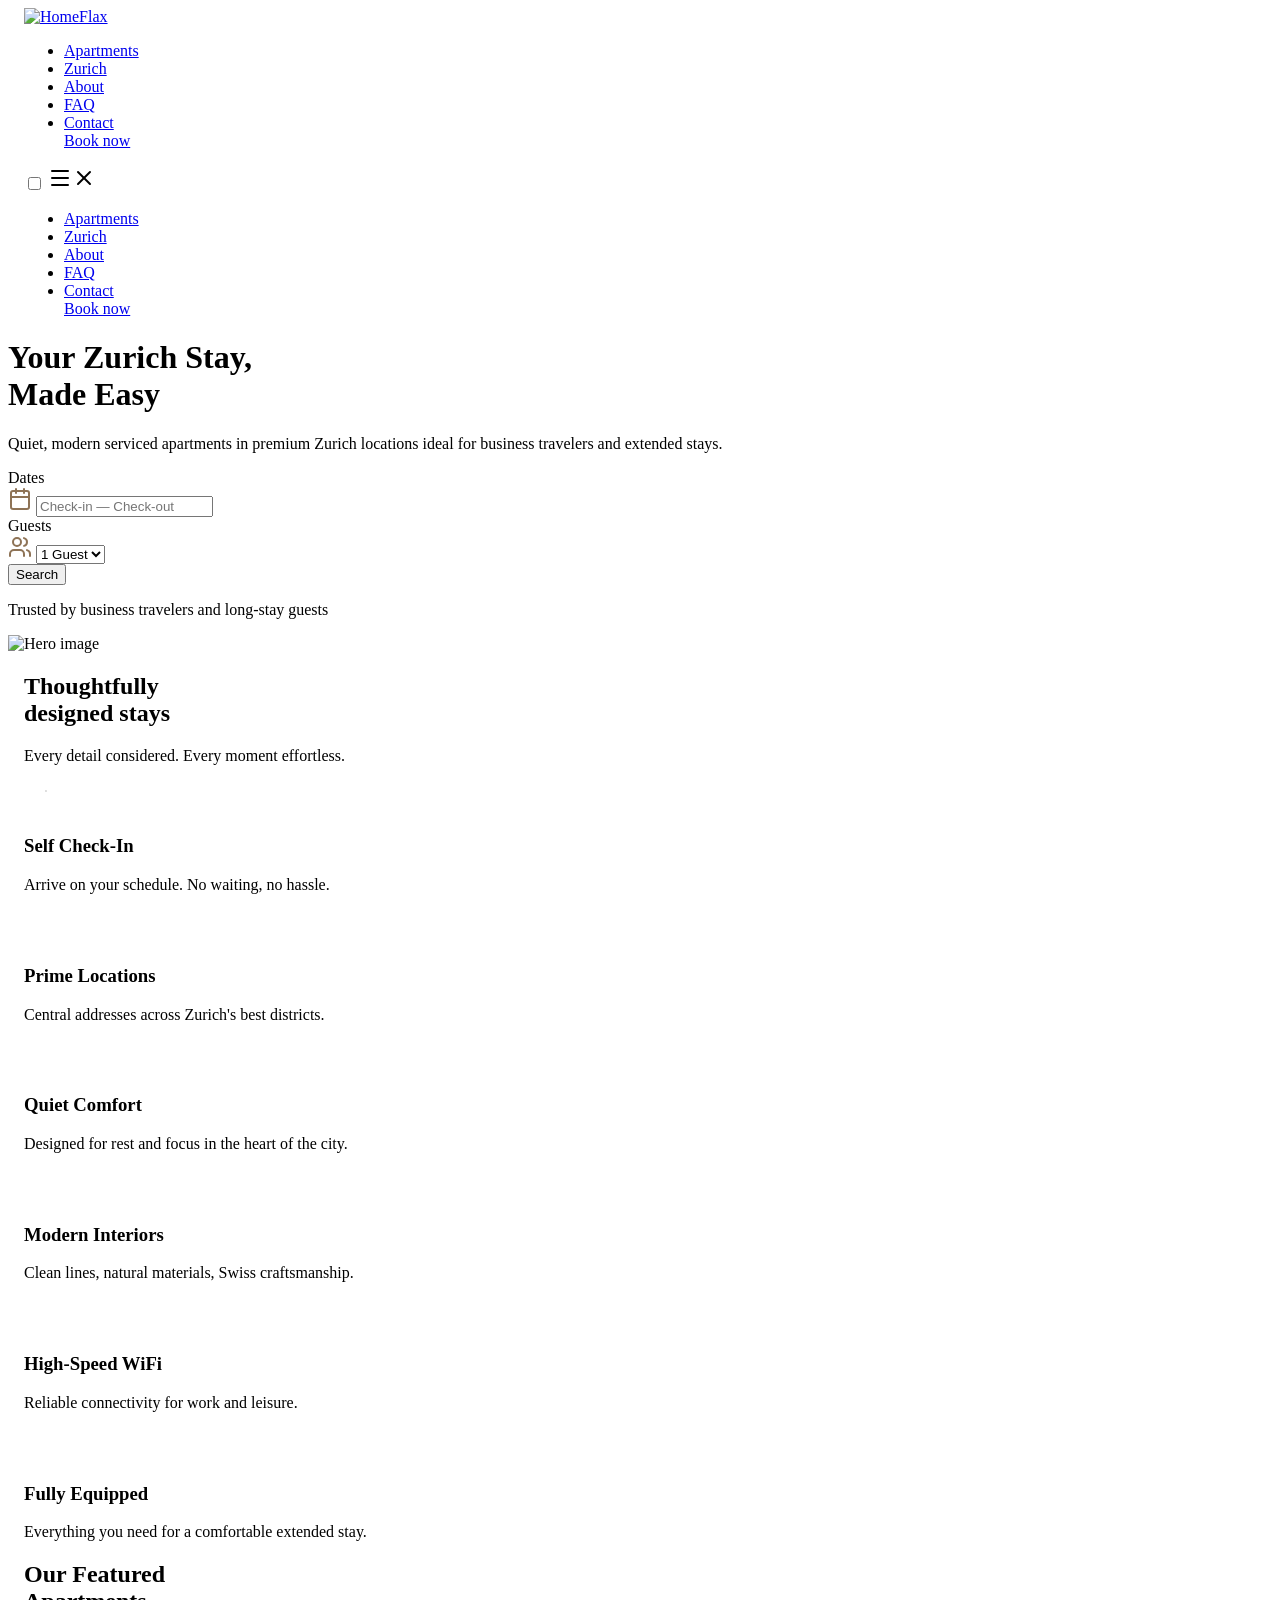
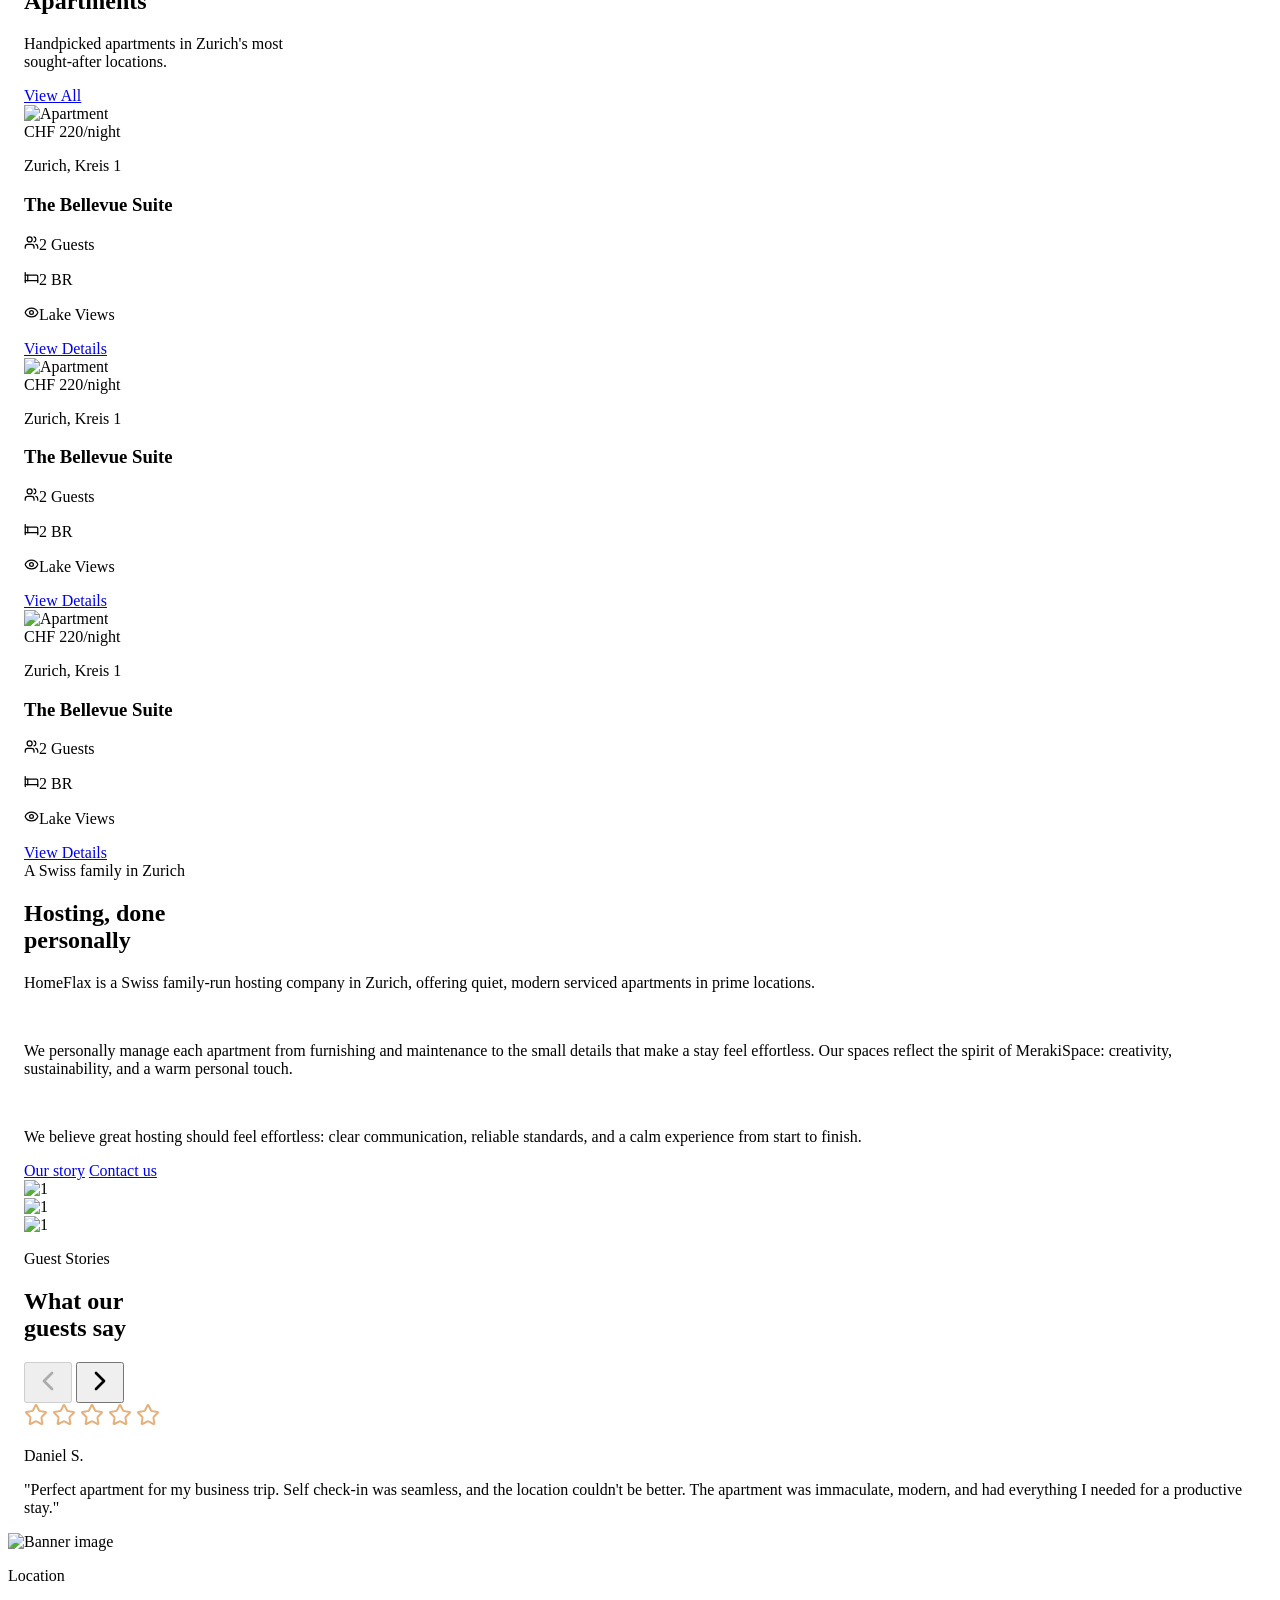
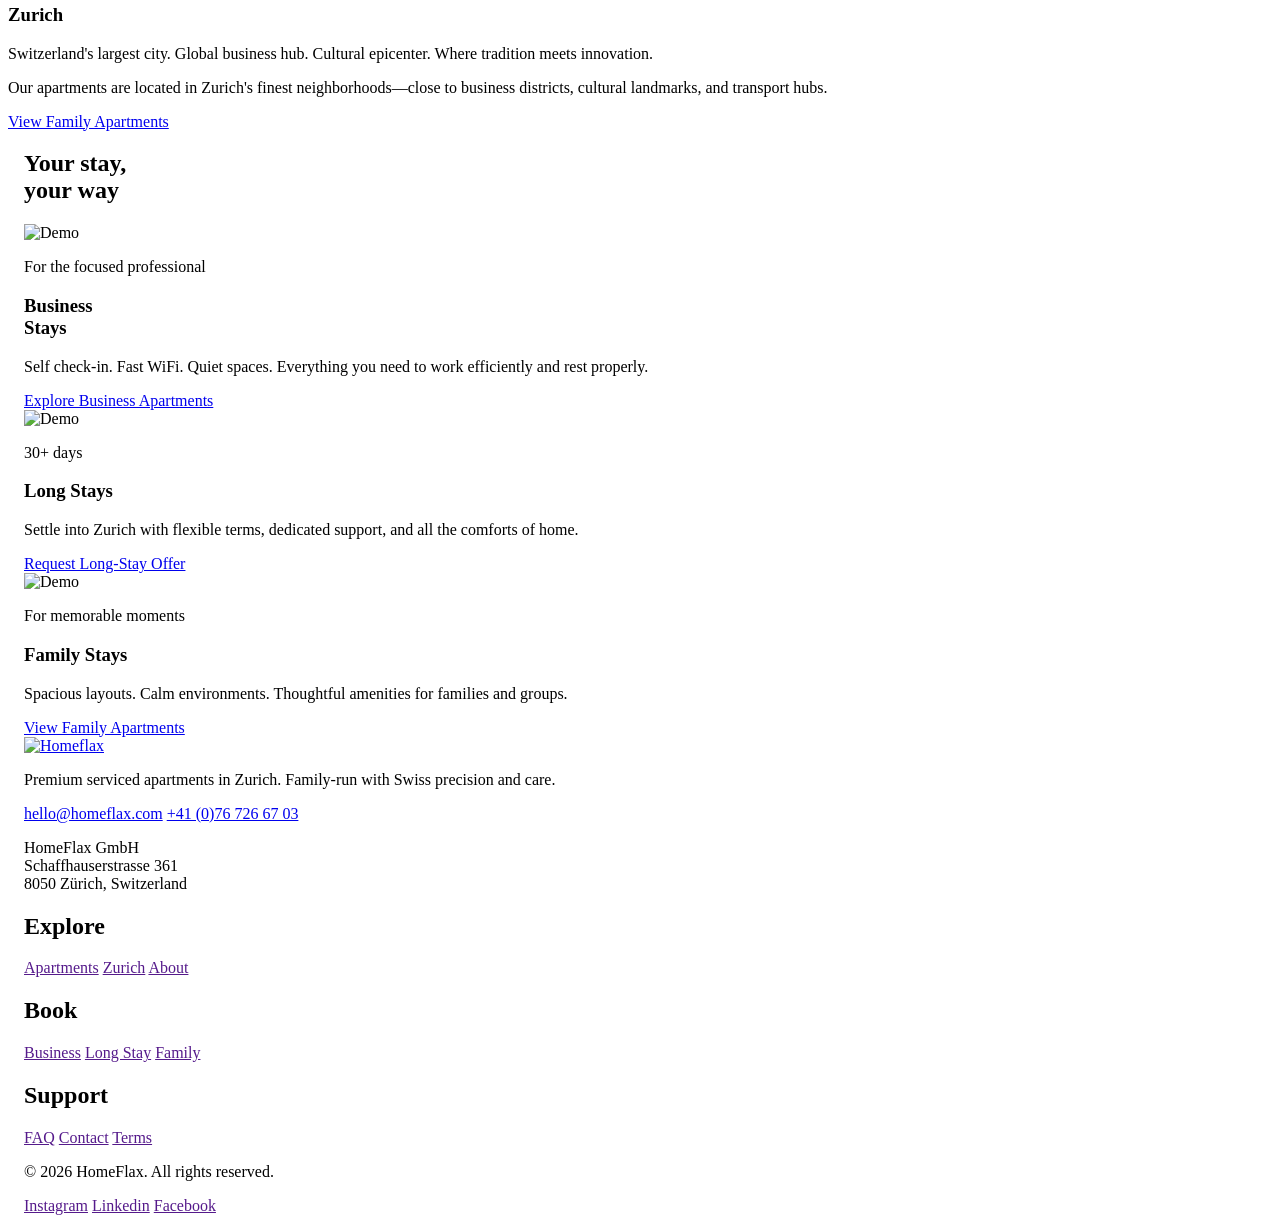
==== commit 20ca8c7f: "Add files via upload" ====
--- a/index.html
+++ b/index.html
@@ -1,7 +1,7 @@
 <!DOCTYPE html><html lang="en"> <head><meta charset="UTF-8"><meta name="viewport" content="width=device-width"><link rel="icon" type="image/svg+xml" href="/favicon.svg"><link rel="icon" href="/favicon.ico"><meta name="generator" content="Astro v5.18.1"><title>HomeFlax - Wellcome to our website!!!</title><style>.container[data-astro-cid-d6puh33w]{max-width:1360px;margin:0 auto;padding:0 1rem}
 </style>
-<link rel="stylesheet" href="/_astro/index.BQs1mhPp.css">
-<link rel="stylesheet" href="/_astro/apartment.BflWzYCQ.css"></head> <body> <div class="navigation-container" data-astro-cid-pux6a34n> <div class="container" data-astro-cid-d6puh33w>  <nav class="big-screen-nav" data-astro-cid-pux6a34n> <a href="/" class="logo" data-astro-cid-pux6a34n> <img src="/src/assets/logo.png" alt="HomeFlax" data-astro-cid-pux6a34n></a> <ul class="big-nav-links" role="list" data-astro-cid-pux6a34n> <li data-astro-cid-pux6a34n><a href="/apartments" data-astro-cid-pux6a34n>Apartments</a></li> <li data-astro-cid-pux6a34n><a href="/zurich" data-astro-cid-pux6a34n>Zurich</a></li> <li data-astro-cid-pux6a34n><a href="/about" data-astro-cid-pux6a34n>About</a></li> <li data-astro-cid-pux6a34n><a href="/services" data-astro-cid-pux6a34n>FAQ</a></li> <li data-astro-cid-pux6a34n><a href="/contact" data-astro-cid-pux6a34n>Contact</a></li> <a class="book-now" href="/book-now" data-astro-cid-pux6a34n>Book now</a> </ul> <nav class="small-screen-nav" data-astro-cid-pux6a34n> <input tabindex="-1" type="checkbox" name="mobile-nav" id="mobNav" data-astro-cid-pux6a34n> <label class="mob-nav-button" for="mobNav" data-astro-cid-pux6a34n><svg xmlns="http://www.w3.org/2000/svg" width="24" height="24" viewBox="0 0 24 24" fill="none" stroke="currentColor" stroke-width="2" stroke-linecap="round" stroke-linejoin="round" aria-hidden="true" data-astro-cid-pux6a34n="true" class="lucide lucide-menu menu"> <path d="M4 5h16"></path><path d="M4 12h16"></path><path d="M4 19h16"></path>  </svg><svg xmlns="http://www.w3.org/2000/svg" width="24" height="24" viewBox="0 0 24 24" fill="none" stroke="currentColor" stroke-width="2" stroke-linecap="round" stroke-linejoin="round" aria-hidden="true" data-astro-cid-pux6a34n="true" class="lucide lucide-x close"> <path d="M18 6 6 18"></path><path d="m6 6 12 12"></path>  </svg></label> <ul class="small-nav-links" role="list" data-astro-cid-pux6a34n> <li data-astro-cid-pux6a34n><a href="/" data-astro-cid-pux6a34n>Apartments</a></li> <li data-astro-cid-pux6a34n><a href="/zurich" data-astro-cid-pux6a34n>Zurich</a></li> <li data-astro-cid-pux6a34n><a href="/about" data-astro-cid-pux6a34n>About</a></li> <li data-astro-cid-pux6a34n><a href="/services" data-astro-cid-pux6a34n>FAQ</a></li> <li data-astro-cid-pux6a34n><a href="/contact" data-astro-cid-pux6a34n>Contact</a></li> <a class="book-now" href="/book-now" data-astro-cid-pux6a34n>Book now</a> </ul> </nav> </nav>  </div>  </div>   <header data-astro-cid-bbe6dxrz> <div class="hero-text-holder" data-astro-cid-bbe6dxrz> <h1 class="title-xl white" data-astro-cid-bbe6dxrz>Your Zurich Stay, <br data-astro-cid-bbe6dxrz> Made Easy</h1> <div class="separator" data-astro-cid-bbe6dxrz></div> <p class="plain-txt-xl white" data-astro-cid-bbe6dxrz>
+<link rel="stylesheet" href="/moj-projekat/_astro/index.BQs1mhPp.css">
+<link rel="stylesheet" href="/moj-projekat/_astro/apartment.BflWzYCQ.css"></head> <body> <div class="navigation-container" data-astro-cid-pux6a34n> <div class="container" data-astro-cid-d6puh33w>  <nav class="big-screen-nav" data-astro-cid-pux6a34n> <a href="/" class="logo" data-astro-cid-pux6a34n> <img src="/src/assets/logo.png" alt="HomeFlax" data-astro-cid-pux6a34n></a> <ul class="big-nav-links" role="list" data-astro-cid-pux6a34n> <li data-astro-cid-pux6a34n><a href="/apartments" data-astro-cid-pux6a34n>Apartments</a></li> <li data-astro-cid-pux6a34n><a href="/zurich" data-astro-cid-pux6a34n>Zurich</a></li> <li data-astro-cid-pux6a34n><a href="/about" data-astro-cid-pux6a34n>About</a></li> <li data-astro-cid-pux6a34n><a href="/services" data-astro-cid-pux6a34n>FAQ</a></li> <li data-astro-cid-pux6a34n><a href="/contact" data-astro-cid-pux6a34n>Contact</a></li> <a class="book-now" href="/book-now" data-astro-cid-pux6a34n>Book now</a> </ul> <nav class="small-screen-nav" data-astro-cid-pux6a34n> <input tabindex="-1" type="checkbox" name="mobile-nav" id="mobNav" data-astro-cid-pux6a34n> <label class="mob-nav-button" for="mobNav" data-astro-cid-pux6a34n><svg xmlns="http://www.w3.org/2000/svg" width="24" height="24" viewBox="0 0 24 24" fill="none" stroke="currentColor" stroke-width="2" stroke-linecap="round" stroke-linejoin="round" aria-hidden="true" data-astro-cid-pux6a34n="true" class="lucide lucide-menu menu"> <path d="M4 5h16"></path><path d="M4 12h16"></path><path d="M4 19h16"></path>  </svg><svg xmlns="http://www.w3.org/2000/svg" width="24" height="24" viewBox="0 0 24 24" fill="none" stroke="currentColor" stroke-width="2" stroke-linecap="round" stroke-linejoin="round" aria-hidden="true" data-astro-cid-pux6a34n="true" class="lucide lucide-x close"> <path d="M18 6 6 18"></path><path d="m6 6 12 12"></path>  </svg></label> <ul class="small-nav-links" role="list" data-astro-cid-pux6a34n> <li data-astro-cid-pux6a34n><a href="/" data-astro-cid-pux6a34n>Apartments</a></li> <li data-astro-cid-pux6a34n><a href="/zurich" data-astro-cid-pux6a34n>Zurich</a></li> <li data-astro-cid-pux6a34n><a href="/about" data-astro-cid-pux6a34n>About</a></li> <li data-astro-cid-pux6a34n><a href="/services" data-astro-cid-pux6a34n>FAQ</a></li> <li data-astro-cid-pux6a34n><a href="/contact" data-astro-cid-pux6a34n>Contact</a></li> <a class="book-now" href="/book-now" data-astro-cid-pux6a34n>Book now</a> </ul> </nav> </nav>  </div>  </div>   <header data-astro-cid-bbe6dxrz> <div class="hero-text-holder" data-astro-cid-bbe6dxrz> <h1 class="title-xl white" data-astro-cid-bbe6dxrz>Your Zurich Stay, <br data-astro-cid-bbe6dxrz> Made Easy</h1> <div class="separator" data-astro-cid-bbe6dxrz></div> <p class="plain-txt-xl white" data-astro-cid-bbe6dxrz>
 Quiet, modern serviced apartments in premium Zurich locations ideal for
       business travelers and extended stays.
 </p> <div class="book-form" data-astro-cid-q7dtpkqc> <form action="" data-astro-cid-q7dtpkqc> <div class="field" data-astro-cid-q7dtpkqc> <label for="dates" data-astro-cid-q7dtpkqc>Dates</label> <div data-astro-cid-q7dtpkqc> <svg xmlns="http://www.w3.org/2000/svg" width="24" height="24" viewBox="0 0 24 24" fill="none" stroke="#8e7356" stroke-width="2" stroke-linecap="round" stroke-linejoin="round" aria-hidden="true" data-astro-cid-q7dtpkqc="true" class="lucide lucide-calendar"> <path d="M8 2v4"></path><path d="M16 2v4"></path><rect width="18" height="18" x="3" y="4" rx="2"></rect><path d="M3 10h18"></path>  </svg> <input type="text" name="date" id="dates" placeholder="Check-in — Check-out" data-astro-cid-q7dtpkqc> </div> </div> <div class="field" data-astro-cid-q7dtpkqc> <label for="guests" data-astro-cid-q7dtpkqc>Guests</label> <div data-astro-cid-q7dtpkqc> <svg xmlns="http://www.w3.org/2000/svg" width="24" height="24" viewBox="0 0 24 24" fill="none" stroke="#8e7356" stroke-width="2" stroke-linecap="round" stroke-linejoin="round" aria-hidden="true" data-astro-cid-q7dtpkqc="true" class="lucide lucide-users"> <path d="M16 21v-2a4 4 0 0 0-4-4H6a4 4 0 0 0-4 4v2"></path><path d="M16 3.128a4 4 0 0 1 0 7.744"></path><path d="M22 21v-2a4 4 0 0 0-3-3.87"></path><circle cx="9" cy="7" r="4"></circle>  </svg> <select name="guests" id="guests" data-astro-cid-q7dtpkqc> <option value="" data-astro-cid-q7dtpkqc>1 Guest</option> <option value="" data-astro-cid-q7dtpkqc>2 Guest</option> <option value="" data-astro-cid-q7dtpkqc>3 Guest</option> <option value="" data-astro-cid-q7dtpkqc>4 Guest</option></select> </div> </div> <div class="field" data-astro-cid-q7dtpkqc> <button data-astro-cid-q7dtpkqc>Search</button> </div> </form> <p class="description" data-astro-cid-q7dtpkqc>Trusted by business travelers and long-stay guests</p> </div>  </div> <div class="hero-image-holder" data-astro-cid-bbe6dxrz> <img src="./src/assets/hero.jpg" alt="Hero image" data-astro-cid-bbe6dxrz> </div> </header>  <section data-astro-cid-aybbmsmj> <div class="container" data-astro-cid-d6puh33w>  <div class="introduction" data-astro-cid-aybbmsmj> <h2 class="title-xxl" data-astro-cid-aybbmsmj>Thoughtfully <br data-astro-cid-aybbmsmj> designed stays</h2> <p class="plain-txt-xl gold" data-astro-cid-aybbmsmj>
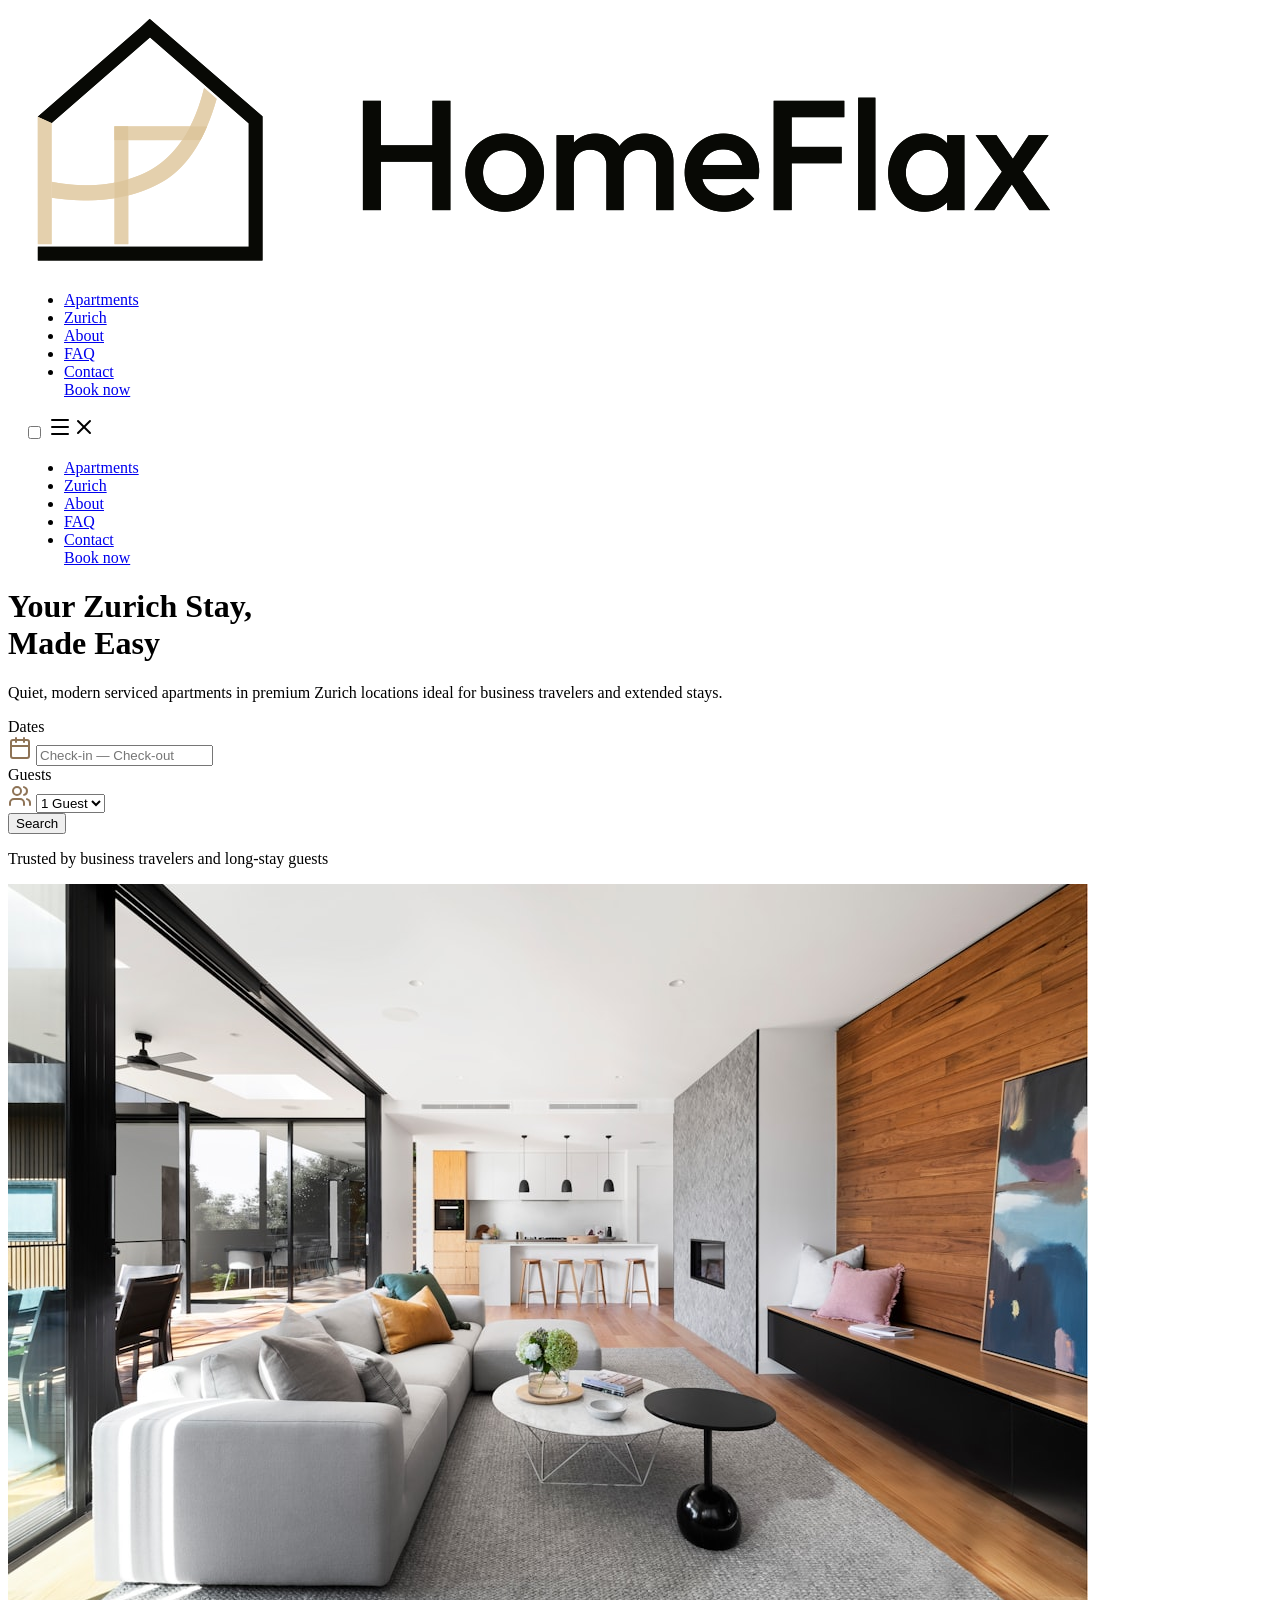
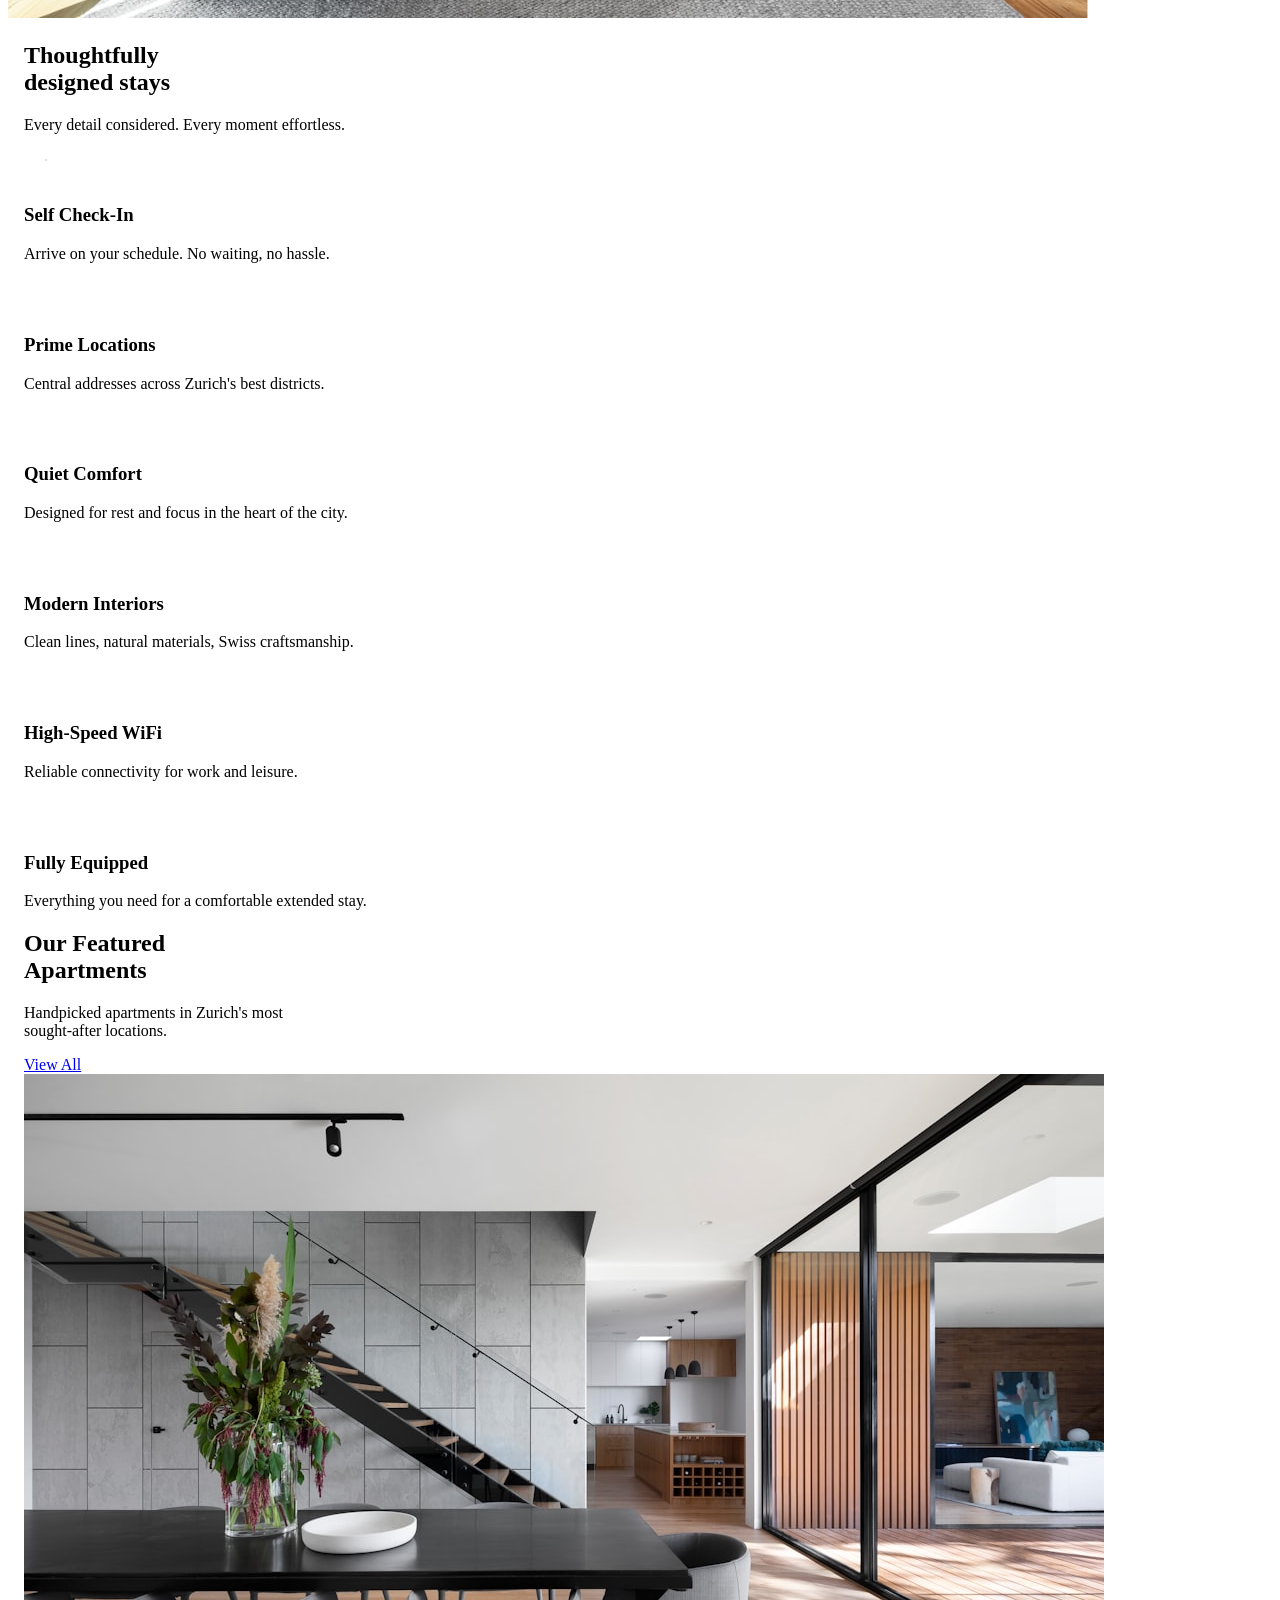
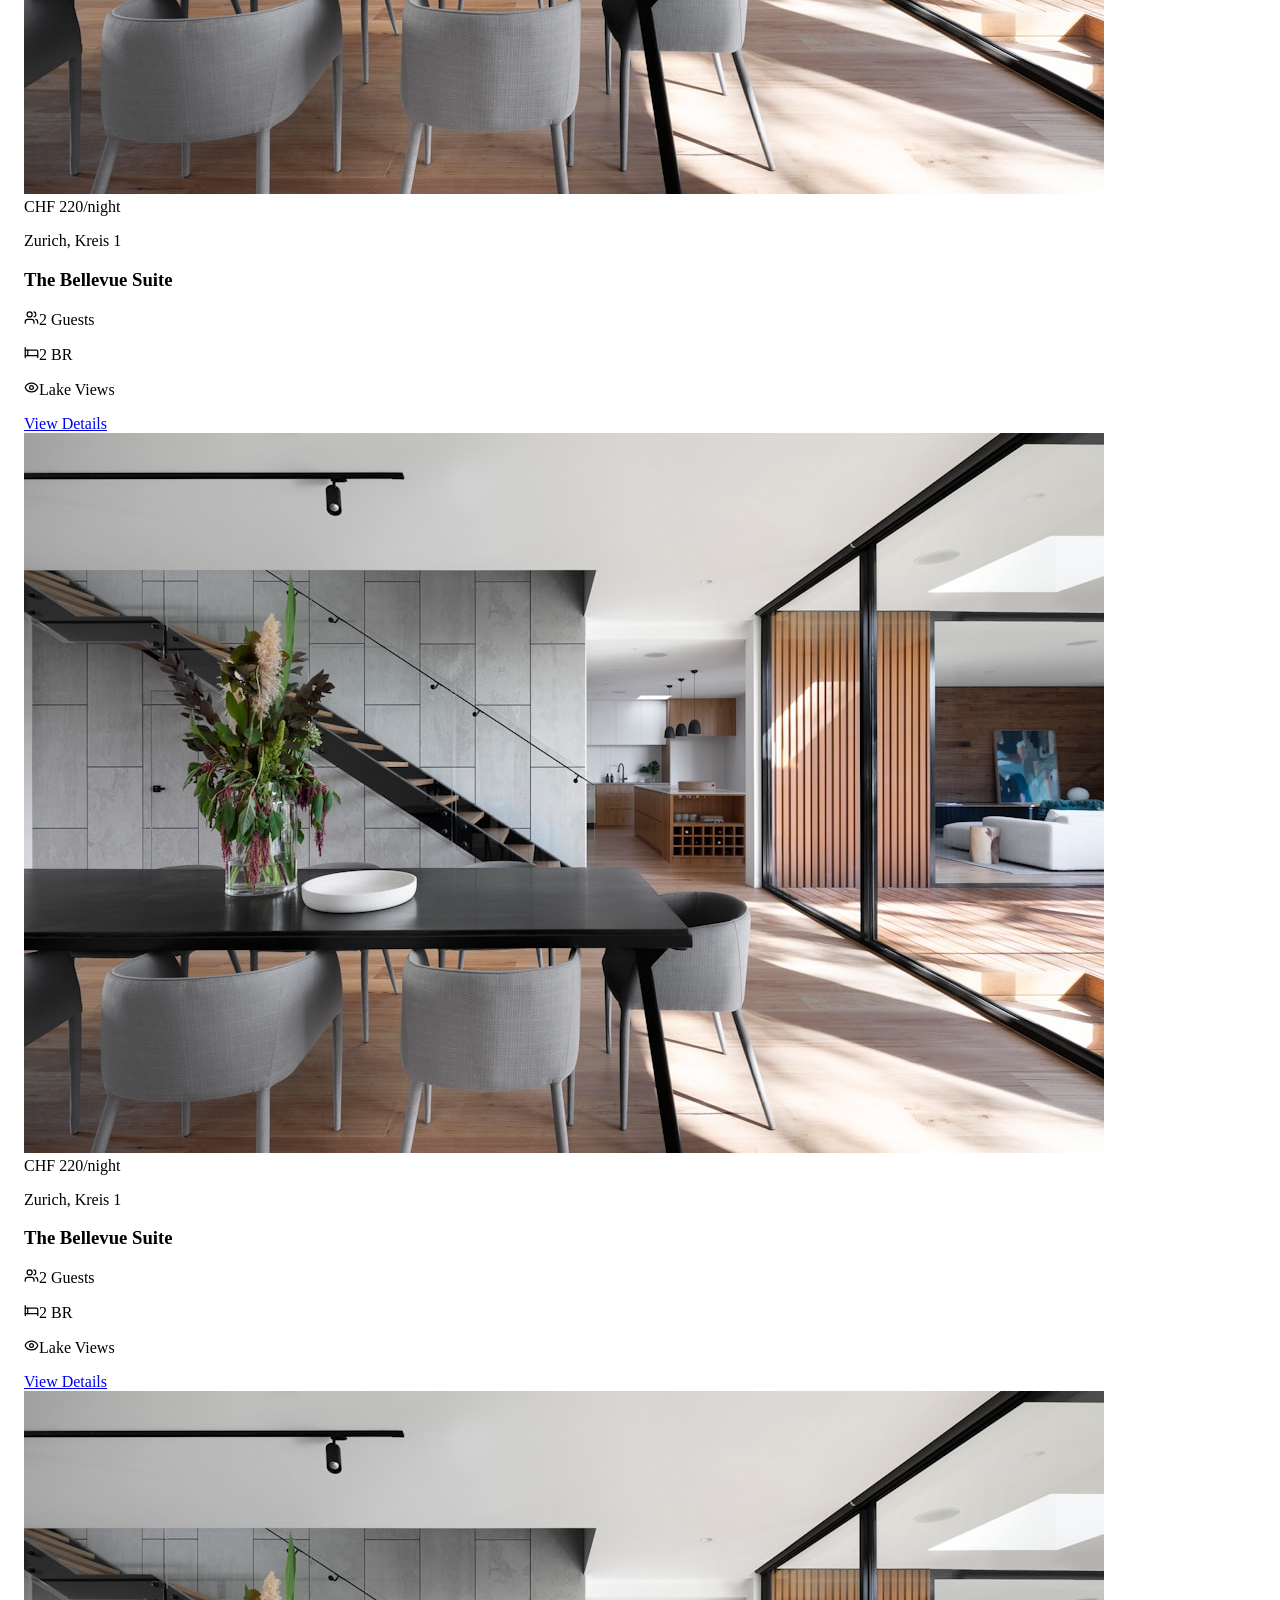
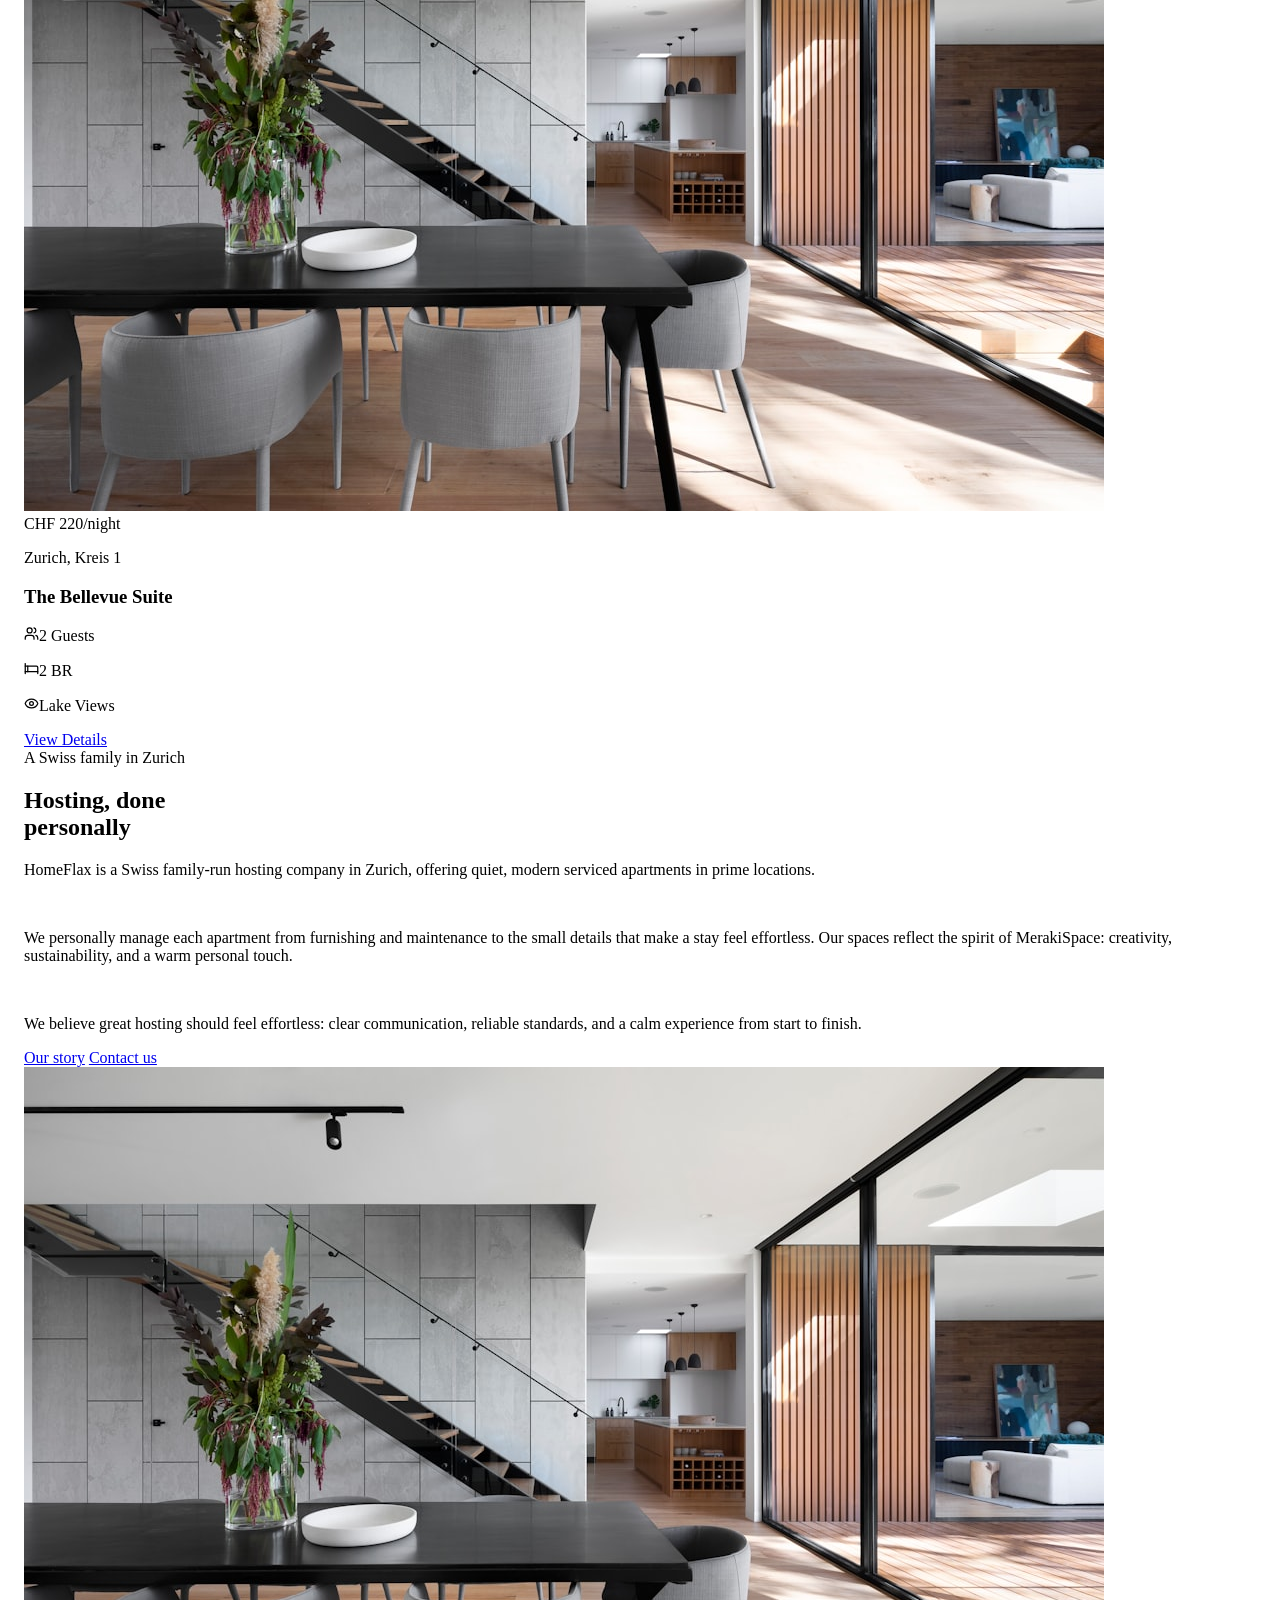
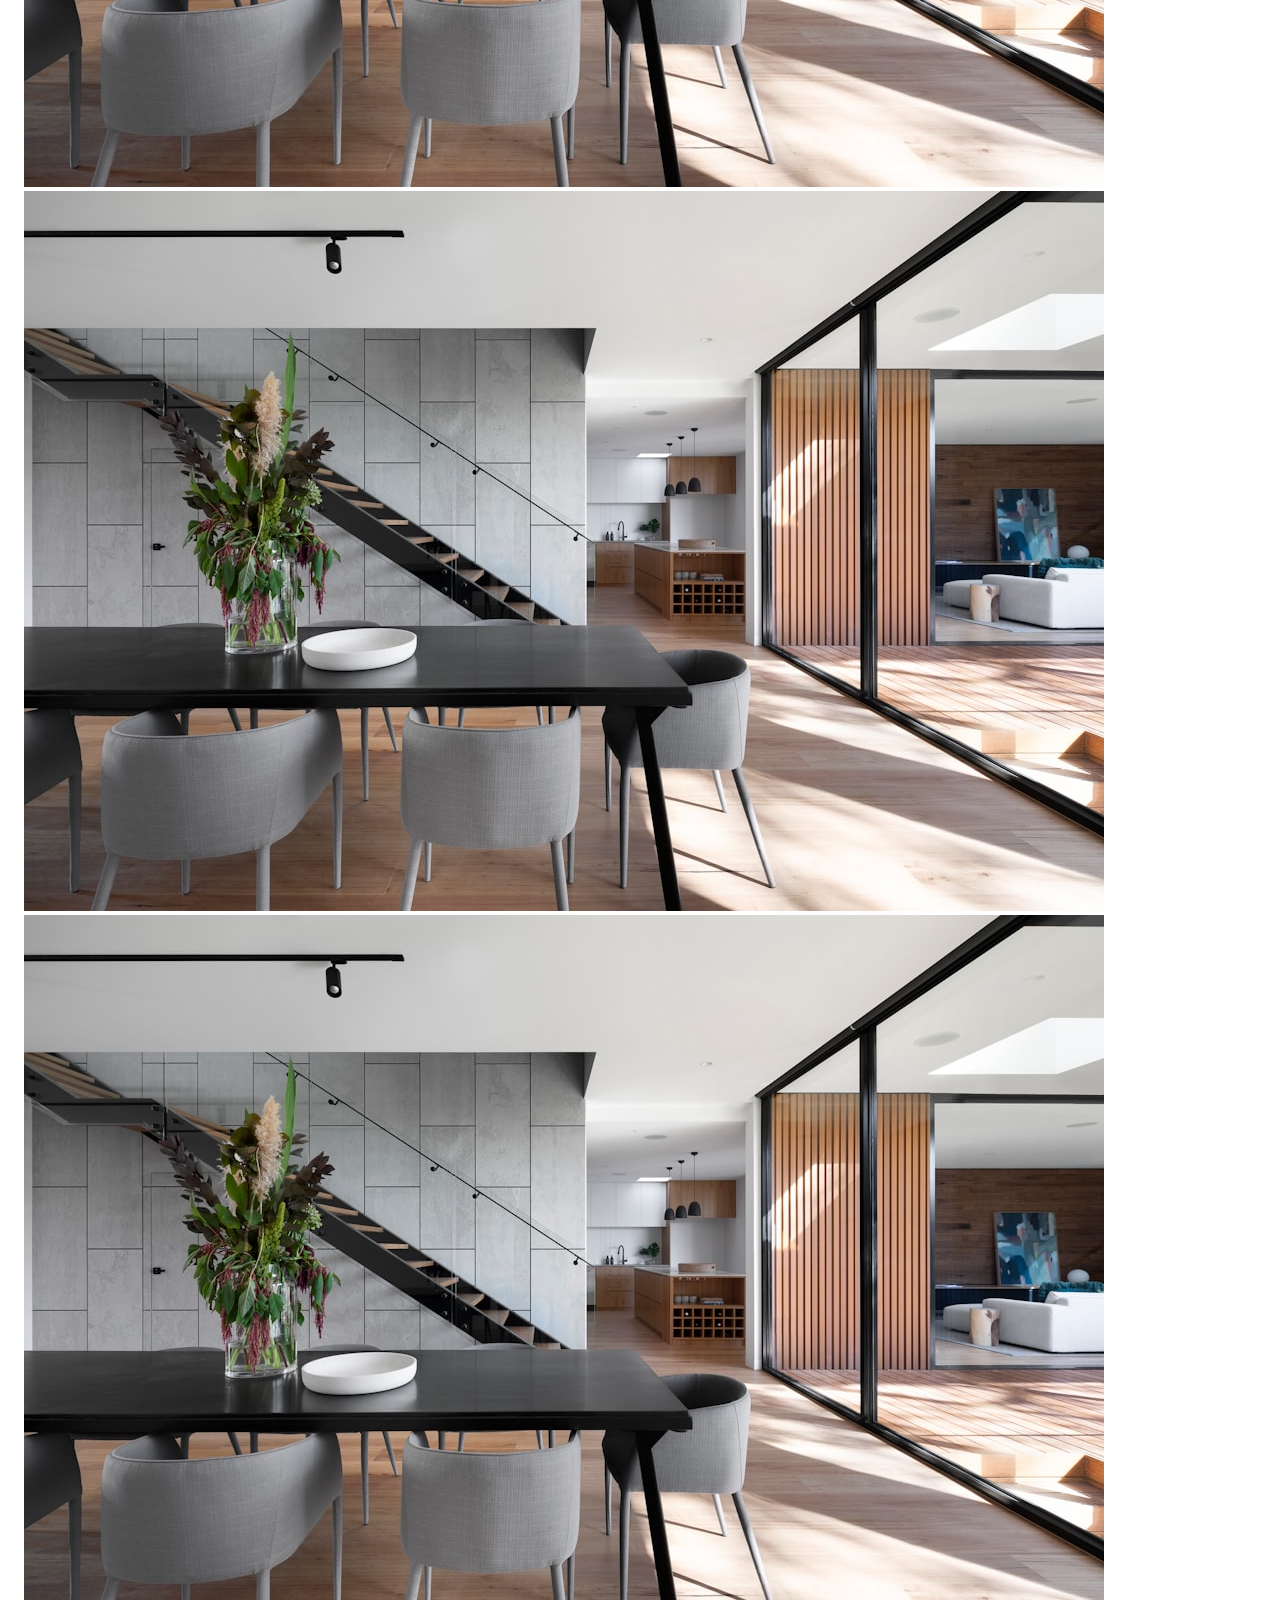
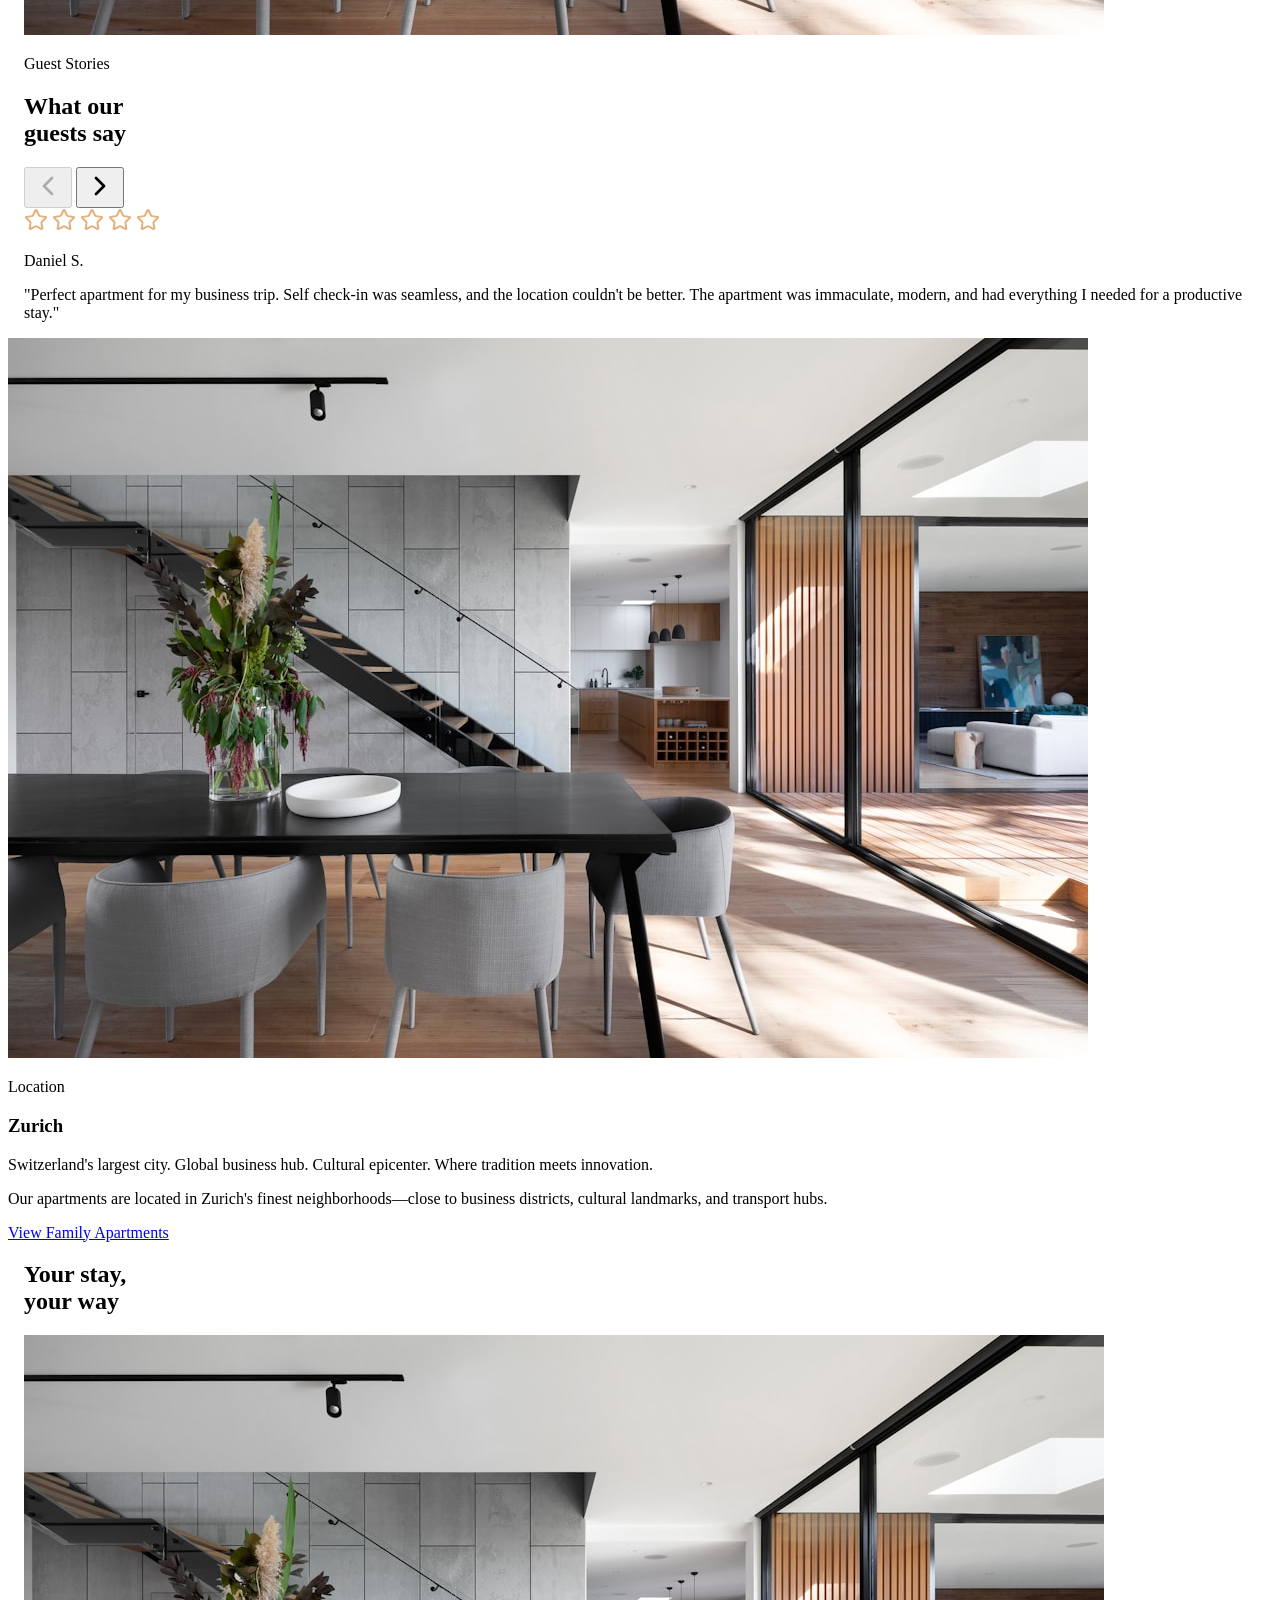
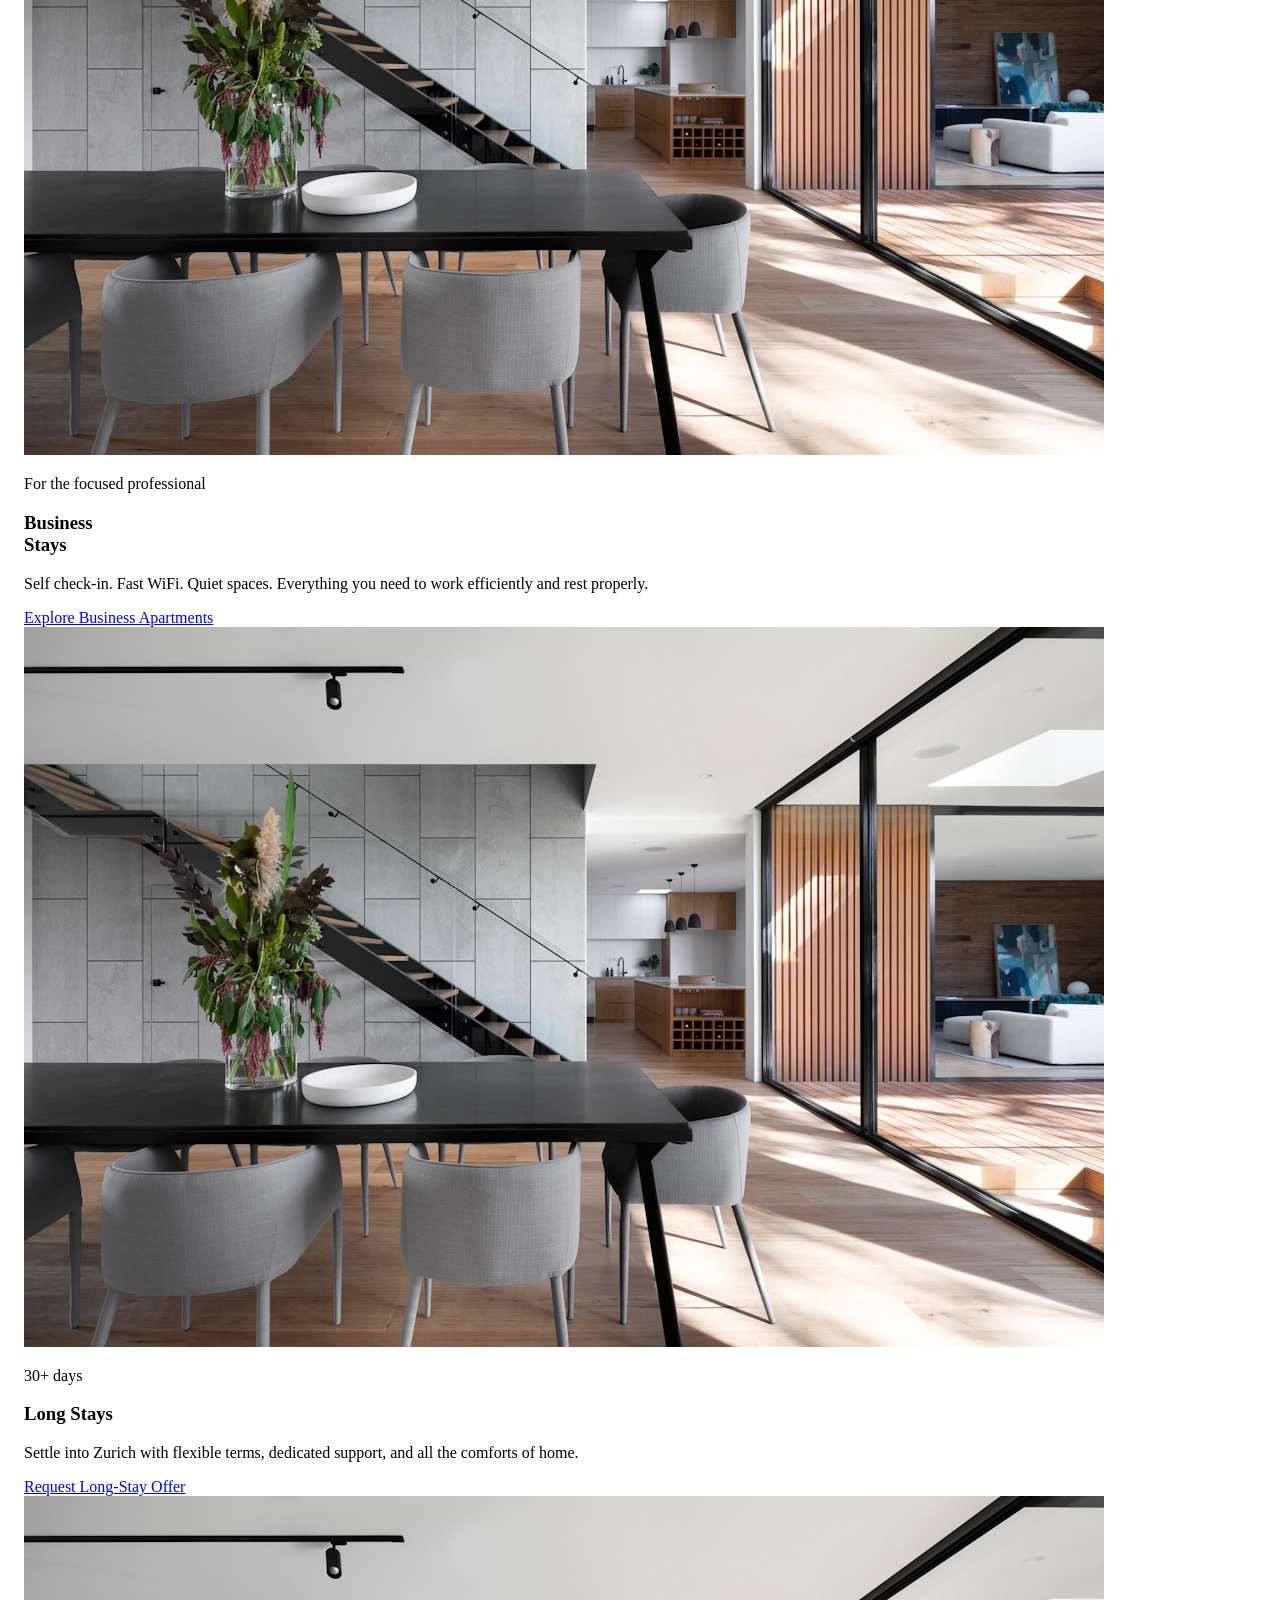
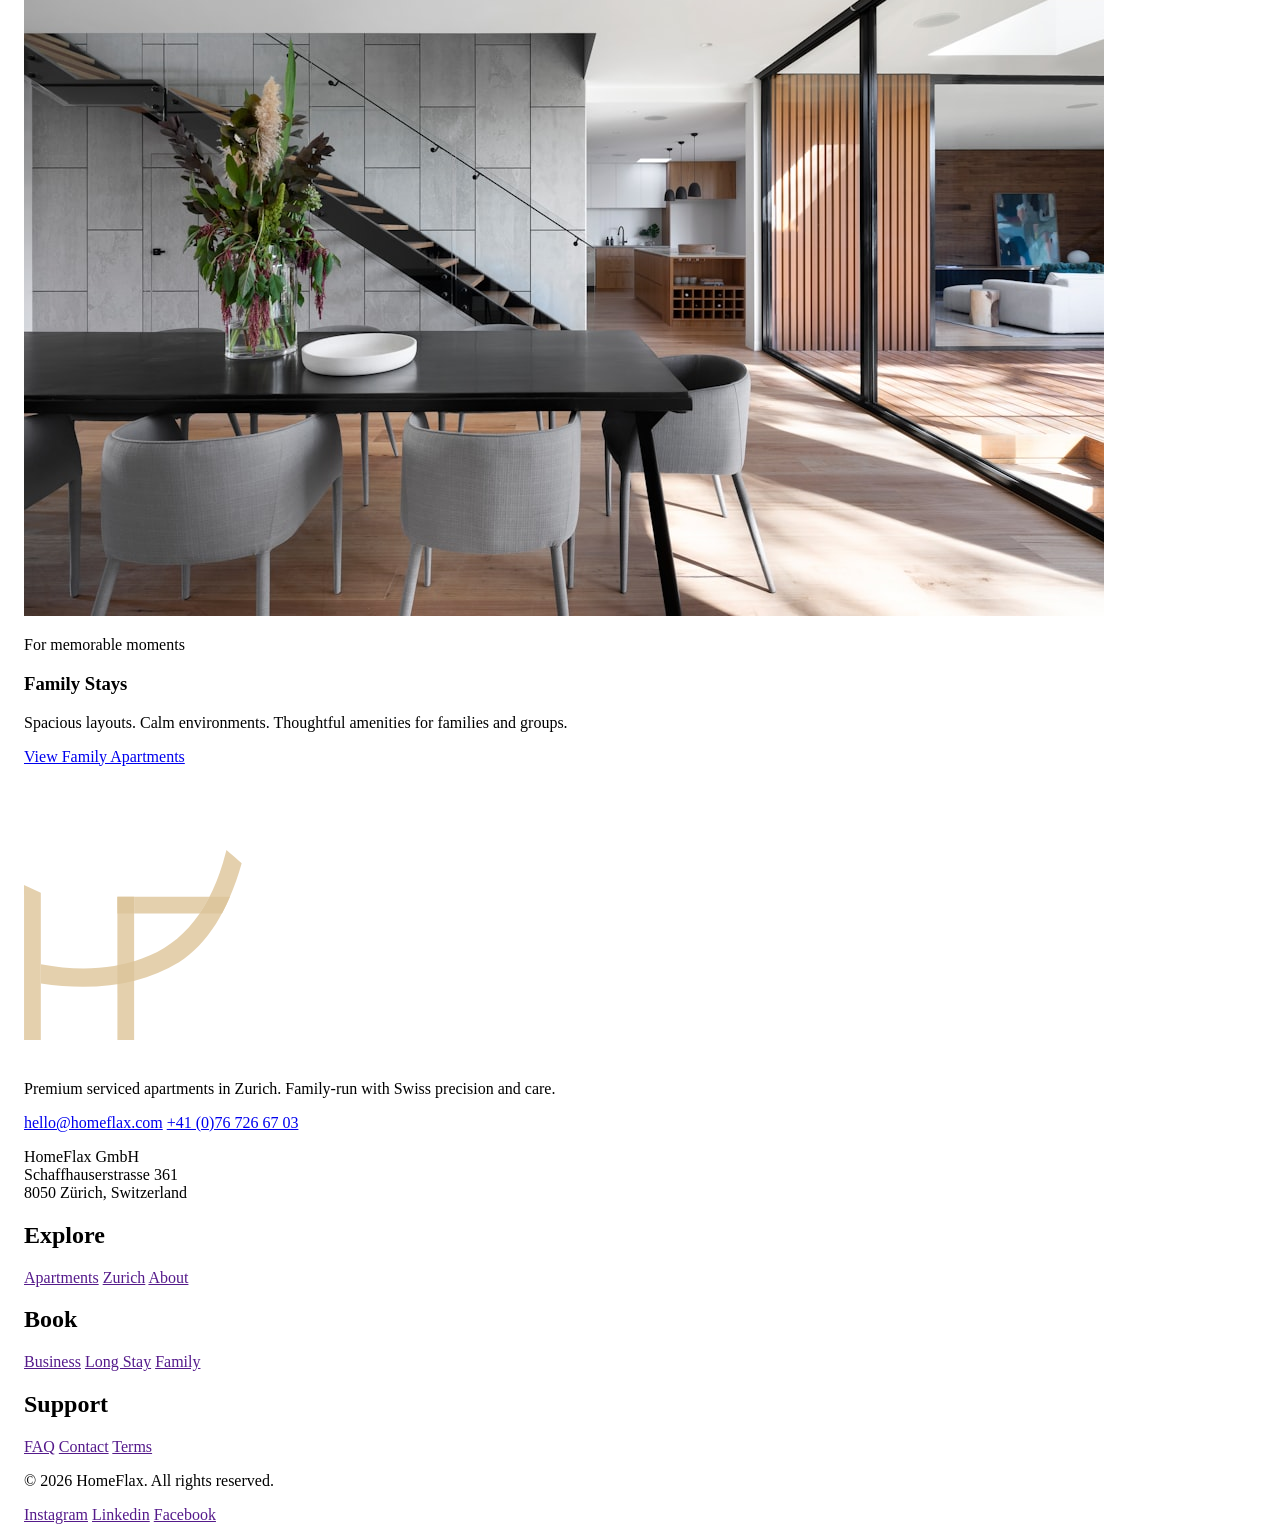
==== commit 79dda5dc: "Add files via upload" ====
--- a/index.html
+++ b/index.html
@@ -1,10 +1,10 @@
 <!DOCTYPE html><html lang="en"> <head><meta charset="UTF-8"><meta name="viewport" content="width=device-width"><link rel="icon" type="image/svg+xml" href="/favicon.svg"><link rel="icon" href="/favicon.ico"><meta name="generator" content="Astro v5.18.1"><title>HomeFlax - Wellcome to our website!!!</title><style>.container[data-astro-cid-d6puh33w]{max-width:1360px;margin:0 auto;padding:0 1rem}
 </style>
-<link rel="stylesheet" href="/moj-projekat/_astro/index.BQs1mhPp.css">
-<link rel="stylesheet" href="/moj-projekat/_astro/apartment.BflWzYCQ.css"></head> <body> <div class="navigation-container" data-astro-cid-pux6a34n> <div class="container" data-astro-cid-d6puh33w>  <nav class="big-screen-nav" data-astro-cid-pux6a34n> <a href="/" class="logo" data-astro-cid-pux6a34n> <img src="/src/assets/logo.png" alt="HomeFlax" data-astro-cid-pux6a34n></a> <ul class="big-nav-links" role="list" data-astro-cid-pux6a34n> <li data-astro-cid-pux6a34n><a href="/apartments" data-astro-cid-pux6a34n>Apartments</a></li> <li data-astro-cid-pux6a34n><a href="/zurich" data-astro-cid-pux6a34n>Zurich</a></li> <li data-astro-cid-pux6a34n><a href="/about" data-astro-cid-pux6a34n>About</a></li> <li data-astro-cid-pux6a34n><a href="/services" data-astro-cid-pux6a34n>FAQ</a></li> <li data-astro-cid-pux6a34n><a href="/contact" data-astro-cid-pux6a34n>Contact</a></li> <a class="book-now" href="/book-now" data-astro-cid-pux6a34n>Book now</a> </ul> <nav class="small-screen-nav" data-astro-cid-pux6a34n> <input tabindex="-1" type="checkbox" name="mobile-nav" id="mobNav" data-astro-cid-pux6a34n> <label class="mob-nav-button" for="mobNav" data-astro-cid-pux6a34n><svg xmlns="http://www.w3.org/2000/svg" width="24" height="24" viewBox="0 0 24 24" fill="none" stroke="currentColor" stroke-width="2" stroke-linecap="round" stroke-linejoin="round" aria-hidden="true" data-astro-cid-pux6a34n="true" class="lucide lucide-menu menu"> <path d="M4 5h16"></path><path d="M4 12h16"></path><path d="M4 19h16"></path>  </svg><svg xmlns="http://www.w3.org/2000/svg" width="24" height="24" viewBox="0 0 24 24" fill="none" stroke="currentColor" stroke-width="2" stroke-linecap="round" stroke-linejoin="round" aria-hidden="true" data-astro-cid-pux6a34n="true" class="lucide lucide-x close"> <path d="M18 6 6 18"></path><path d="m6 6 12 12"></path>  </svg></label> <ul class="small-nav-links" role="list" data-astro-cid-pux6a34n> <li data-astro-cid-pux6a34n><a href="/" data-astro-cid-pux6a34n>Apartments</a></li> <li data-astro-cid-pux6a34n><a href="/zurich" data-astro-cid-pux6a34n>Zurich</a></li> <li data-astro-cid-pux6a34n><a href="/about" data-astro-cid-pux6a34n>About</a></li> <li data-astro-cid-pux6a34n><a href="/services" data-astro-cid-pux6a34n>FAQ</a></li> <li data-astro-cid-pux6a34n><a href="/contact" data-astro-cid-pux6a34n>Contact</a></li> <a class="book-now" href="/book-now" data-astro-cid-pux6a34n>Book now</a> </ul> </nav> </nav>  </div>  </div>   <header data-astro-cid-bbe6dxrz> <div class="hero-text-holder" data-astro-cid-bbe6dxrz> <h1 class="title-xl white" data-astro-cid-bbe6dxrz>Your Zurich Stay, <br data-astro-cid-bbe6dxrz> Made Easy</h1> <div class="separator" data-astro-cid-bbe6dxrz></div> <p class="plain-txt-xl white" data-astro-cid-bbe6dxrz>
+<link rel="stylesheet" href="/hf/_astro/index.C6J1BXIN.css">
+<link rel="stylesheet" href="/hf/_astro/apartment.BflWzYCQ.css"></head> <body> <div class="navigation-container" data-astro-cid-pux6a34n> <div class="container" data-astro-cid-d6puh33w>  <nav class="big-screen-nav" data-astro-cid-pux6a34n> <a href="/hf/" class="logo" data-astro-cid-pux6a34n> <img src="./assets/logo.png" alt="HomeFlax" data-astro-cid-pux6a34n></a> <ul class="big-nav-links" role="list" data-astro-cid-pux6a34n> <li data-astro-cid-pux6a34n><a href="/hf/apartments" data-astro-cid-pux6a34n>Apartments</a></li> <li data-astro-cid-pux6a34n><a href="/hf/zurich" data-astro-cid-pux6a34n>Zurich</a></li> <li data-astro-cid-pux6a34n><a href="/hf/about" data-astro-cid-pux6a34n>About</a></li> <li data-astro-cid-pux6a34n><a href="/hf/services" data-astro-cid-pux6a34n>FAQ</a></li> <li data-astro-cid-pux6a34n><a href="/hf/contact" data-astro-cid-pux6a34n>Contact</a></li> <a class="book-now" href="/hf/book-now" data-astro-cid-pux6a34n>Book now</a> </ul> <nav class="small-screen-nav" data-astro-cid-pux6a34n> <input tabindex="-1" type="checkbox" name="mobile-nav" id="mobNav" data-astro-cid-pux6a34n> <label class="mob-nav-button" for="mobNav" data-astro-cid-pux6a34n><svg xmlns="http://www.w3.org/2000/svg" width="24" height="24" viewBox="0 0 24 24" fill="none" stroke="currentColor" stroke-width="2" stroke-linecap="round" stroke-linejoin="round" aria-hidden="true" data-astro-cid-pux6a34n="true" class="lucide lucide-menu menu"> <path d="M4 5h16"></path><path d="M4 12h16"></path><path d="M4 19h16"></path>  </svg><svg xmlns="http://www.w3.org/2000/svg" width="24" height="24" viewBox="0 0 24 24" fill="none" stroke="currentColor" stroke-width="2" stroke-linecap="round" stroke-linejoin="round" aria-hidden="true" data-astro-cid-pux6a34n="true" class="lucide lucide-x close"> <path d="M18 6 6 18"></path><path d="m6 6 12 12"></path>  </svg></label> <ul class="small-nav-links" role="list" data-astro-cid-pux6a34n> <li data-astro-cid-pux6a34n><a href="/" data-astro-cid-pux6a34n>Apartments</a></li> <li data-astro-cid-pux6a34n><a href="/zurich" data-astro-cid-pux6a34n>Zurich</a></li> <li data-astro-cid-pux6a34n><a href="/about" data-astro-cid-pux6a34n>About</a></li> <li data-astro-cid-pux6a34n><a href="/services" data-astro-cid-pux6a34n>FAQ</a></li> <li data-astro-cid-pux6a34n><a href="/contact" data-astro-cid-pux6a34n>Contact</a></li> <a class="book-now" href="/book-now" data-astro-cid-pux6a34n>Book now</a> </ul> </nav> </nav>  </div>  </div>   <header data-astro-cid-bbe6dxrz> <div class="hero-text-holder" data-astro-cid-bbe6dxrz> <h1 class="title-xl white" data-astro-cid-bbe6dxrz>Your Zurich Stay, <br data-astro-cid-bbe6dxrz> Made Easy</h1> <div class="separator" data-astro-cid-bbe6dxrz></div> <p class="plain-txt-xl white" data-astro-cid-bbe6dxrz>
 Quiet, modern serviced apartments in premium Zurich locations ideal for
       business travelers and extended stays.
-</p> <div class="book-form" data-astro-cid-q7dtpkqc> <form action="" data-astro-cid-q7dtpkqc> <div class="field" data-astro-cid-q7dtpkqc> <label for="dates" data-astro-cid-q7dtpkqc>Dates</label> <div data-astro-cid-q7dtpkqc> <svg xmlns="http://www.w3.org/2000/svg" width="24" height="24" viewBox="0 0 24 24" fill="none" stroke="#8e7356" stroke-width="2" stroke-linecap="round" stroke-linejoin="round" aria-hidden="true" data-astro-cid-q7dtpkqc="true" class="lucide lucide-calendar"> <path d="M8 2v4"></path><path d="M16 2v4"></path><rect width="18" height="18" x="3" y="4" rx="2"></rect><path d="M3 10h18"></path>  </svg> <input type="text" name="date" id="dates" placeholder="Check-in — Check-out" data-astro-cid-q7dtpkqc> </div> </div> <div class="field" data-astro-cid-q7dtpkqc> <label for="guests" data-astro-cid-q7dtpkqc>Guests</label> <div data-astro-cid-q7dtpkqc> <svg xmlns="http://www.w3.org/2000/svg" width="24" height="24" viewBox="0 0 24 24" fill="none" stroke="#8e7356" stroke-width="2" stroke-linecap="round" stroke-linejoin="round" aria-hidden="true" data-astro-cid-q7dtpkqc="true" class="lucide lucide-users"> <path d="M16 21v-2a4 4 0 0 0-4-4H6a4 4 0 0 0-4 4v2"></path><path d="M16 3.128a4 4 0 0 1 0 7.744"></path><path d="M22 21v-2a4 4 0 0 0-3-3.87"></path><circle cx="9" cy="7" r="4"></circle>  </svg> <select name="guests" id="guests" data-astro-cid-q7dtpkqc> <option value="" data-astro-cid-q7dtpkqc>1 Guest</option> <option value="" data-astro-cid-q7dtpkqc>2 Guest</option> <option value="" data-astro-cid-q7dtpkqc>3 Guest</option> <option value="" data-astro-cid-q7dtpkqc>4 Guest</option></select> </div> </div> <div class="field" data-astro-cid-q7dtpkqc> <button data-astro-cid-q7dtpkqc>Search</button> </div> </form> <p class="description" data-astro-cid-q7dtpkqc>Trusted by business travelers and long-stay guests</p> </div>  </div> <div class="hero-image-holder" data-astro-cid-bbe6dxrz> <img src="./src/assets/hero.jpg" alt="Hero image" data-astro-cid-bbe6dxrz> </div> </header>  <section data-astro-cid-aybbmsmj> <div class="container" data-astro-cid-d6puh33w>  <div class="introduction" data-astro-cid-aybbmsmj> <h2 class="title-xxl" data-astro-cid-aybbmsmj>Thoughtfully <br data-astro-cid-aybbmsmj> designed stays</h2> <p class="plain-txt-xl gold" data-astro-cid-aybbmsmj>
+</p> <div class="book-form" data-astro-cid-q7dtpkqc> <form action="" data-astro-cid-q7dtpkqc> <div class="field" data-astro-cid-q7dtpkqc> <label for="dates" data-astro-cid-q7dtpkqc>Dates</label> <div data-astro-cid-q7dtpkqc> <svg xmlns="http://www.w3.org/2000/svg" width="24" height="24" viewBox="0 0 24 24" fill="none" stroke="#8e7356" stroke-width="2" stroke-linecap="round" stroke-linejoin="round" aria-hidden="true" data-astro-cid-q7dtpkqc="true" class="lucide lucide-calendar"> <path d="M8 2v4"></path><path d="M16 2v4"></path><rect width="18" height="18" x="3" y="4" rx="2"></rect><path d="M3 10h18"></path>  </svg> <input type="text" name="date" id="dates" placeholder="Check-in — Check-out" data-astro-cid-q7dtpkqc> </div> </div> <div class="field" data-astro-cid-q7dtpkqc> <label for="guests" data-astro-cid-q7dtpkqc>Guests</label> <div data-astro-cid-q7dtpkqc> <svg xmlns="http://www.w3.org/2000/svg" width="24" height="24" viewBox="0 0 24 24" fill="none" stroke="#8e7356" stroke-width="2" stroke-linecap="round" stroke-linejoin="round" aria-hidden="true" data-astro-cid-q7dtpkqc="true" class="lucide lucide-users"> <path d="M16 21v-2a4 4 0 0 0-4-4H6a4 4 0 0 0-4 4v2"></path><path d="M16 3.128a4 4 0 0 1 0 7.744"></path><path d="M22 21v-2a4 4 0 0 0-3-3.87"></path><circle cx="9" cy="7" r="4"></circle>  </svg> <select name="guests" id="guests" data-astro-cid-q7dtpkqc> <option value="" data-astro-cid-q7dtpkqc>1 Guest</option> <option value="" data-astro-cid-q7dtpkqc>2 Guest</option> <option value="" data-astro-cid-q7dtpkqc>3 Guest</option> <option value="" data-astro-cid-q7dtpkqc>4 Guest</option></select> </div> </div> <div class="field" data-astro-cid-q7dtpkqc> <button data-astro-cid-q7dtpkqc>Search</button> </div> </form> <p class="description" data-astro-cid-q7dtpkqc>Trusted by business travelers and long-stay guests</p> </div>  </div> <div class="hero-image-holder" data-astro-cid-bbe6dxrz> <img src="./assets/hero.jpg" alt="Hero image" data-astro-cid-bbe6dxrz> </div> </header>  <section data-astro-cid-aybbmsmj> <div class="container" data-astro-cid-d6puh33w>  <div class="introduction" data-astro-cid-aybbmsmj> <h2 class="title-xxl" data-astro-cid-aybbmsmj>Thoughtfully <br data-astro-cid-aybbmsmj> designed stays</h2> <p class="plain-txt-xl gold" data-astro-cid-aybbmsmj>
 Every detail considered. Every moment effortless.
 </p> <div class="introduction-grid" data-astro-cid-aybbmsmj> <div class="card" data-astro-cid-aybbmsmj> <div class="icon" data-astro-cid-aybbmsmj> <svg xmlns="http://www.w3.org/2000/svg" width="32" height="32" viewBox="0 0 24 24" fill="none" stroke="#fff" stroke-width="2" stroke-linecap="round" stroke-linejoin="round" aria-hidden="true" data-astro-cid-aybbmsmj="true" class="lucide lucide-key-round"> <path d="M2.586 17.414A2 2 0 0 0 2 18.828V21a1 1 0 0 0 1 1h3a1 1 0 0 0 1-1v-1a1 1 0 0 1 1-1h1a1 1 0 0 0 1-1v-1a1 1 0 0 1 1-1h.172a2 2 0 0 0 1.414-.586l.814-.814a6.5 6.5 0 1 0-4-4z"></path><circle cx="16.5" cy="7.5" r=".5" fill="currentColor"></circle>  </svg> </div> <h3 data-astro-cid-aybbmsmj>Self Check-In</h3> <p class="gold" data-astro-cid-aybbmsmj>Arrive on your schedule. No waiting, no hassle.</p> </div> <div class="card" data-astro-cid-aybbmsmj> <div class="icon" data-astro-cid-aybbmsmj> <svg xmlns="http://www.w3.org/2000/svg" width="32" height="32" viewBox="0 0 24 24" fill="none" stroke="#fff" stroke-width="2" stroke-linecap="round" stroke-linejoin="round" aria-hidden="true" data-astro-cid-aybbmsmj="true" class="lucide lucide-map-pin"> <path d="M20 10c0 4.993-5.539 10.193-7.399 11.799a1 1 0 0 1-1.202 0C9.539 20.193 4 14.993 4 10a8 8 0 0 1 16 0"></path><circle cx="12" cy="10" r="3"></circle>  </svg> </div> <h3 data-astro-cid-aybbmsmj>Prime Locations</h3> <p class="gold" data-astro-cid-aybbmsmj>Central addresses across Zurich's best districts.</p> </div> <div class="card" data-astro-cid-aybbmsmj> <div class="icon" data-astro-cid-aybbmsmj> <svg xmlns="http://www.w3.org/2000/svg" width="32" height="32" viewBox="0 0 24 24" fill="none" stroke="#fff" stroke-width="2" stroke-linecap="round" stroke-linejoin="round" aria-hidden="true" data-astro-cid-aybbmsmj="true" class="lucide lucide-volume-2"> <path d="M11 4.702a.705.705 0 0 0-1.203-.498L6.413 7.587A1.4 1.4 0 0 1 5.416 8H3a1 1 0 0 0-1 1v6a1 1 0 0 0 1 1h2.416a1.4 1.4 0 0 1 .997.413l3.383 3.384A.705.705 0 0 0 11 19.298z"></path><path d="M16 9a5 5 0 0 1 0 6"></path><path d="M19.364 18.364a9 9 0 0 0 0-12.728"></path>  </svg> </div> <h3 data-astro-cid-aybbmsmj>Quiet Comfort</h3> <p class="gold" data-astro-cid-aybbmsmj>
 Designed for rest and focus in the heart of the city.
@@ -14,7 +14,7 @@
 Everything you need for a comfortable extended stay.
 </p> </div> </div> </div>  </div>  </section>  <section data-astro-cid-kp4ofd7b> <div class="container" data-astro-cid-d6puh33w>  <div class="headline" data-astro-cid-kp4ofd7b> <h2 class="title-xxl white" data-astro-cid-kp4ofd7b>Our Featured <br data-astro-cid-kp4ofd7b> Apartments</h2> <div class="headline-details" data-astro-cid-kp4ofd7b> <p class="plain-txt-xl white" data-astro-cid-kp4ofd7b>
 Handpicked apartments in Zurich's most <br data-astro-cid-kp4ofd7b> sought-after locations.
-</p> <a href="/apartments" class="main-button" data-astro-cid-kp4ofd7b>View All</a> </div> </div> <div class="grid" data-astro-cid-kp4ofd7b> <article class="apartment-card" data-astro-cid-vyudyi23> <div class="image-container" data-astro-cid-vyudyi23> <div class="image" data-astro-cid-vyudyi23> <img src="./src/assets/demo.jpg" alt="Apartment" data-astro-cid-vyudyi23> </div> <div class="badge" data-astro-cid-vyudyi23>CHF 220/night</div> </div> <div class="content" data-astro-cid-vyudyi23> <p class="label gold" data-astro-cid-vyudyi23>Zurich, Kreis 1</p> <h3 data-astro-cid-vyudyi23>The Bellevue Suite</h3> <div class="description gold" data-astro-cid-vyudyi23> <p data-astro-cid-vyudyi23><svg xmlns="http://www.w3.org/2000/svg" width="15" height="15" viewBox="0 0 24 24" fill="none" stroke="currentColor" stroke-width="2" stroke-linecap="round" stroke-linejoin="round" aria-hidden="true" data-astro-cid-vyudyi23="true" class="lucide lucide-users"> <path d="M16 21v-2a4 4 0 0 0-4-4H6a4 4 0 0 0-4 4v2"></path><path d="M16 3.128a4 4 0 0 1 0 7.744"></path><path d="M22 21v-2a4 4 0 0 0-3-3.87"></path><circle cx="9" cy="7" r="4"></circle>  </svg>2 Guests</p> <p data-astro-cid-vyudyi23><svg xmlns="http://www.w3.org/2000/svg" width="15" height="15" viewBox="0 0 24 24" fill="none" stroke="currentColor" stroke-width="2" stroke-linecap="round" stroke-linejoin="round" aria-hidden="true" data-astro-cid-vyudyi23="true" class="lucide lucide-bed"> <path d="M2 4v16"></path><path d="M2 8h18a2 2 0 0 1 2 2v10"></path><path d="M2 17h20"></path><path d="M6 8v9"></path>  </svg>2 BR</p> <p data-astro-cid-vyudyi23><svg xmlns="http://www.w3.org/2000/svg" width="15" height="15" viewBox="0 0 24 24" fill="none" stroke="currentColor" stroke-width="2" stroke-linecap="round" stroke-linejoin="round" aria-hidden="true" data-astro-cid-vyudyi23="true" class="lucide lucide-eye"> <path d="M2.062 12.348a1 1 0 0 1 0-.696 10.75 10.75 0 0 1 19.876 0 1 1 0 0 1 0 .696 10.75 10.75 0 0 1-19.876 0"></path><circle cx="12" cy="12" r="3"></circle>  </svg>Lake Views</p> </div> <a href="/apartment" class="main-button" data-astro-cid-vyudyi23>View Details</a> </div> </article>  <article class="apartment-card" data-astro-cid-vyudyi23> <div class="image-container" data-astro-cid-vyudyi23> <div class="image" data-astro-cid-vyudyi23> <img src="./src/assets/demo.jpg" alt="Apartment" data-astro-cid-vyudyi23> </div> <div class="badge" data-astro-cid-vyudyi23>CHF 220/night</div> </div> <div class="content" data-astro-cid-vyudyi23> <p class="label gold" data-astro-cid-vyudyi23>Zurich, Kreis 1</p> <h3 data-astro-cid-vyudyi23>The Bellevue Suite</h3> <div class="description gold" data-astro-cid-vyudyi23> <p data-astro-cid-vyudyi23><svg xmlns="http://www.w3.org/2000/svg" width="15" height="15" viewBox="0 0 24 24" fill="none" stroke="currentColor" stroke-width="2" stroke-linecap="round" stroke-linejoin="round" aria-hidden="true" data-astro-cid-vyudyi23="true" class="lucide lucide-users"> <path d="M16 21v-2a4 4 0 0 0-4-4H6a4 4 0 0 0-4 4v2"></path><path d="M16 3.128a4 4 0 0 1 0 7.744"></path><path d="M22 21v-2a4 4 0 0 0-3-3.87"></path><circle cx="9" cy="7" r="4"></circle>  </svg>2 Guests</p> <p data-astro-cid-vyudyi23><svg xmlns="http://www.w3.org/2000/svg" width="15" height="15" viewBox="0 0 24 24" fill="none" stroke="currentColor" stroke-width="2" stroke-linecap="round" stroke-linejoin="round" aria-hidden="true" data-astro-cid-vyudyi23="true" class="lucide lucide-bed"> <path d="M2 4v16"></path><path d="M2 8h18a2 2 0 0 1 2 2v10"></path><path d="M2 17h20"></path><path d="M6 8v9"></path>  </svg>2 BR</p> <p data-astro-cid-vyudyi23><svg xmlns="http://www.w3.org/2000/svg" width="15" height="15" viewBox="0 0 24 24" fill="none" stroke="currentColor" stroke-width="2" stroke-linecap="round" stroke-linejoin="round" aria-hidden="true" data-astro-cid-vyudyi23="true" class="lucide lucide-eye"> <path d="M2.062 12.348a1 1 0 0 1 0-.696 10.75 10.75 0 0 1 19.876 0 1 1 0 0 1 0 .696 10.75 10.75 0 0 1-19.876 0"></path><circle cx="12" cy="12" r="3"></circle>  </svg>Lake Views</p> </div> <a href="/apartment" class="main-button" data-astro-cid-vyudyi23>View Details</a> </div> </article>  <article class="apartment-card" data-astro-cid-vyudyi23> <div class="image-container" data-astro-cid-vyudyi23> <div class="image" data-astro-cid-vyudyi23> <img src="./src/assets/demo.jpg" alt="Apartment" data-astro-cid-vyudyi23> </div> <div class="badge" data-astro-cid-vyudyi23>CHF 220/night</div> </div> <div class="content" data-astro-cid-vyudyi23> <p class="label gold" data-astro-cid-vyudyi23>Zurich, Kreis 1</p> <h3 data-astro-cid-vyudyi23>The Bellevue Suite</h3> <div class="description gold" data-astro-cid-vyudyi23> <p data-astro-cid-vyudyi23><svg xmlns="http://www.w3.org/2000/svg" width="15" height="15" viewBox="0 0 24 24" fill="none" stroke="currentColor" stroke-width="2" stroke-linecap="round" stroke-linejoin="round" aria-hidden="true" data-astro-cid-vyudyi23="true" class="lucide lucide-users"> <path d="M16 21v-2a4 4 0 0 0-4-4H6a4 4 0 0 0-4 4v2"></path><path d="M16 3.128a4 4 0 0 1 0 7.744"></path><path d="M22 21v-2a4 4 0 0 0-3-3.87"></path><circle cx="9" cy="7" r="4"></circle>  </svg>2 Guests</p> <p data-astro-cid-vyudyi23><svg xmlns="http://www.w3.org/2000/svg" width="15" height="15" viewBox="0 0 24 24" fill="none" stroke="currentColor" stroke-width="2" stroke-linecap="round" stroke-linejoin="round" aria-hidden="true" data-astro-cid-vyudyi23="true" class="lucide lucide-bed"> <path d="M2 4v16"></path><path d="M2 8h18a2 2 0 0 1 2 2v10"></path><path d="M2 17h20"></path><path d="M6 8v9"></path>  </svg>2 BR</p> <p data-astro-cid-vyudyi23><svg xmlns="http://www.w3.org/2000/svg" width="15" height="15" viewBox="0 0 24 24" fill="none" stroke="currentColor" stroke-width="2" stroke-linecap="round" stroke-linejoin="round" aria-hidden="true" data-astro-cid-vyudyi23="true" class="lucide lucide-eye"> <path d="M2.062 12.348a1 1 0 0 1 0-.696 10.75 10.75 0 0 1 19.876 0 1 1 0 0 1 0 .696 10.75 10.75 0 0 1-19.876 0"></path><circle cx="12" cy="12" r="3"></circle>  </svg>Lake Views</p> </div> <a href="/apartment" class="main-button" data-astro-cid-vyudyi23>View Details</a> </div> </article>  </div>  </div>  </section>  <section class="about-home" data-astro-cid-6qkptpdv> <div class="container" data-astro-cid-d6puh33w>  <div class="grid" data-astro-cid-6qkptpdv> <div class="content" data-astro-cid-6qkptpdv> <div class="label gold" data-astro-cid-6qkptpdv>A Swiss family in Zurich</div> <h2 class="title-xxl" data-astro-cid-6qkptpdv>Hosting, done <br data-astro-cid-6qkptpdv> personally</h2> <p class="plain-txt-xl gold" data-astro-cid-6qkptpdv>
+</p> <a href="/hf/apartments" class="main-button" data-astro-cid-kp4ofd7b>View All</a> </div> </div> <div class="grid" data-astro-cid-kp4ofd7b> <article class="apartment-card" data-astro-cid-vyudyi23> <div class="image-container" data-astro-cid-vyudyi23> <div class="image" data-astro-cid-vyudyi23> <img src="./assets/demo.jpg" alt="Apartment" data-astro-cid-vyudyi23> </div> <div class="badge" data-astro-cid-vyudyi23>CHF 220/night</div> </div> <div class="content" data-astro-cid-vyudyi23> <p class="label gold" data-astro-cid-vyudyi23>Zurich, Kreis 1</p> <h3 data-astro-cid-vyudyi23>The Bellevue Suite</h3> <div class="description gold" data-astro-cid-vyudyi23> <p data-astro-cid-vyudyi23><svg xmlns="http://www.w3.org/2000/svg" width="15" height="15" viewBox="0 0 24 24" fill="none" stroke="currentColor" stroke-width="2" stroke-linecap="round" stroke-linejoin="round" aria-hidden="true" data-astro-cid-vyudyi23="true" class="lucide lucide-users"> <path d="M16 21v-2a4 4 0 0 0-4-4H6a4 4 0 0 0-4 4v2"></path><path d="M16 3.128a4 4 0 0 1 0 7.744"></path><path d="M22 21v-2a4 4 0 0 0-3-3.87"></path><circle cx="9" cy="7" r="4"></circle>  </svg>2 Guests</p> <p data-astro-cid-vyudyi23><svg xmlns="http://www.w3.org/2000/svg" width="15" height="15" viewBox="0 0 24 24" fill="none" stroke="currentColor" stroke-width="2" stroke-linecap="round" stroke-linejoin="round" aria-hidden="true" data-astro-cid-vyudyi23="true" class="lucide lucide-bed"> <path d="M2 4v16"></path><path d="M2 8h18a2 2 0 0 1 2 2v10"></path><path d="M2 17h20"></path><path d="M6 8v9"></path>  </svg>2 BR</p> <p data-astro-cid-vyudyi23><svg xmlns="http://www.w3.org/2000/svg" width="15" height="15" viewBox="0 0 24 24" fill="none" stroke="currentColor" stroke-width="2" stroke-linecap="round" stroke-linejoin="round" aria-hidden="true" data-astro-cid-vyudyi23="true" class="lucide lucide-eye"> <path d="M2.062 12.348a1 1 0 0 1 0-.696 10.75 10.75 0 0 1 19.876 0 1 1 0 0 1 0 .696 10.75 10.75 0 0 1-19.876 0"></path><circle cx="12" cy="12" r="3"></circle>  </svg>Lake Views</p> </div> <a href="/hf/apartment" class="main-button" data-astro-cid-vyudyi23>View Details</a> </div> </article>  <article class="apartment-card" data-astro-cid-vyudyi23> <div class="image-container" data-astro-cid-vyudyi23> <div class="image" data-astro-cid-vyudyi23> <img src="./assets/demo.jpg" alt="Apartment" data-astro-cid-vyudyi23> </div> <div class="badge" data-astro-cid-vyudyi23>CHF 220/night</div> </div> <div class="content" data-astro-cid-vyudyi23> <p class="label gold" data-astro-cid-vyudyi23>Zurich, Kreis 1</p> <h3 data-astro-cid-vyudyi23>The Bellevue Suite</h3> <div class="description gold" data-astro-cid-vyudyi23> <p data-astro-cid-vyudyi23><svg xmlns="http://www.w3.org/2000/svg" width="15" height="15" viewBox="0 0 24 24" fill="none" stroke="currentColor" stroke-width="2" stroke-linecap="round" stroke-linejoin="round" aria-hidden="true" data-astro-cid-vyudyi23="true" class="lucide lucide-users"> <path d="M16 21v-2a4 4 0 0 0-4-4H6a4 4 0 0 0-4 4v2"></path><path d="M16 3.128a4 4 0 0 1 0 7.744"></path><path d="M22 21v-2a4 4 0 0 0-3-3.87"></path><circle cx="9" cy="7" r="4"></circle>  </svg>2 Guests</p> <p data-astro-cid-vyudyi23><svg xmlns="http://www.w3.org/2000/svg" width="15" height="15" viewBox="0 0 24 24" fill="none" stroke="currentColor" stroke-width="2" stroke-linecap="round" stroke-linejoin="round" aria-hidden="true" data-astro-cid-vyudyi23="true" class="lucide lucide-bed"> <path d="M2 4v16"></path><path d="M2 8h18a2 2 0 0 1 2 2v10"></path><path d="M2 17h20"></path><path d="M6 8v9"></path>  </svg>2 BR</p> <p data-astro-cid-vyudyi23><svg xmlns="http://www.w3.org/2000/svg" width="15" height="15" viewBox="0 0 24 24" fill="none" stroke="currentColor" stroke-width="2" stroke-linecap="round" stroke-linejoin="round" aria-hidden="true" data-astro-cid-vyudyi23="true" class="lucide lucide-eye"> <path d="M2.062 12.348a1 1 0 0 1 0-.696 10.75 10.75 0 0 1 19.876 0 1 1 0 0 1 0 .696 10.75 10.75 0 0 1-19.876 0"></path><circle cx="12" cy="12" r="3"></circle>  </svg>Lake Views</p> </div> <a href="/hf/apartment" class="main-button" data-astro-cid-vyudyi23>View Details</a> </div> </article>  <article class="apartment-card" data-astro-cid-vyudyi23> <div class="image-container" data-astro-cid-vyudyi23> <div class="image" data-astro-cid-vyudyi23> <img src="./assets/demo.jpg" alt="Apartment" data-astro-cid-vyudyi23> </div> <div class="badge" data-astro-cid-vyudyi23>CHF 220/night</div> </div> <div class="content" data-astro-cid-vyudyi23> <p class="label gold" data-astro-cid-vyudyi23>Zurich, Kreis 1</p> <h3 data-astro-cid-vyudyi23>The Bellevue Suite</h3> <div class="description gold" data-astro-cid-vyudyi23> <p data-astro-cid-vyudyi23><svg xmlns="http://www.w3.org/2000/svg" width="15" height="15" viewBox="0 0 24 24" fill="none" stroke="currentColor" stroke-width="2" stroke-linecap="round" stroke-linejoin="round" aria-hidden="true" data-astro-cid-vyudyi23="true" class="lucide lucide-users"> <path d="M16 21v-2a4 4 0 0 0-4-4H6a4 4 0 0 0-4 4v2"></path><path d="M16 3.128a4 4 0 0 1 0 7.744"></path><path d="M22 21v-2a4 4 0 0 0-3-3.87"></path><circle cx="9" cy="7" r="4"></circle>  </svg>2 Guests</p> <p data-astro-cid-vyudyi23><svg xmlns="http://www.w3.org/2000/svg" width="15" height="15" viewBox="0 0 24 24" fill="none" stroke="currentColor" stroke-width="2" stroke-linecap="round" stroke-linejoin="round" aria-hidden="true" data-astro-cid-vyudyi23="true" class="lucide lucide-bed"> <path d="M2 4v16"></path><path d="M2 8h18a2 2 0 0 1 2 2v10"></path><path d="M2 17h20"></path><path d="M6 8v9"></path>  </svg>2 BR</p> <p data-astro-cid-vyudyi23><svg xmlns="http://www.w3.org/2000/svg" width="15" height="15" viewBox="0 0 24 24" fill="none" stroke="currentColor" stroke-width="2" stroke-linecap="round" stroke-linejoin="round" aria-hidden="true" data-astro-cid-vyudyi23="true" class="lucide lucide-eye"> <path d="M2.062 12.348a1 1 0 0 1 0-.696 10.75 10.75 0 0 1 19.876 0 1 1 0 0 1 0 .696 10.75 10.75 0 0 1-19.876 0"></path><circle cx="12" cy="12" r="3"></circle>  </svg>Lake Views</p> </div> <a href="/hf/apartment" class="main-button" data-astro-cid-vyudyi23>View Details</a> </div> </article>  </div>  </div>  </section>  <section class="about-home" data-astro-cid-6qkptpdv> <div class="container" data-astro-cid-d6puh33w>  <div class="grid" data-astro-cid-6qkptpdv> <div class="content" data-astro-cid-6qkptpdv> <div class="label gold" data-astro-cid-6qkptpdv>A Swiss family in Zurich</div> <h2 class="title-xxl" data-astro-cid-6qkptpdv>Hosting, done <br data-astro-cid-6qkptpdv> personally</h2> <p class="plain-txt-xl gold" data-astro-cid-6qkptpdv>
 HomeFlax is a Swiss family-run hosting company in Zurich, offering
           quiet, modern serviced apartments in prime locations.
 </p> <br data-astro-cid-6qkptpdv> <p class="plain-txt-xl gold" data-astro-cid-6qkptpdv>
@@ -25,26 +25,26 @@
 </p> <br data-astro-cid-6qkptpdv> <p class="plain-txt-xl gold" data-astro-cid-6qkptpdv>
 We believe great hosting should feel effortless: clear communication,
           reliable standards, and a calm experience from start to finish.
-</p> <div class="buttons" data-astro-cid-6qkptpdv> <a href="/about" class="main-button no-icon" data-astro-cid-6qkptpdv>Our story</a> <a href="/contact" class="main-button no-icon inverse" data-astro-cid-6qkptpdv>Contact us</a> </div> </div> <div class="mini-galery" data-astro-cid-6qkptpdv> <div class="mini-galery-grid" data-astro-cid-6qkptpdv> <div class="image" data-astro-cid-6qkptpdv> <img src="./src/assets/demo.jpg" alt="1" data-astro-cid-6qkptpdv> </div> <div class="image" data-astro-cid-6qkptpdv> <img src="./src/assets/demo.jpg" alt="1" data-astro-cid-6qkptpdv> </div> <div class="image" data-astro-cid-6qkptpdv> <img src="./src/assets/demo.jpg" alt="1" data-astro-cid-6qkptpdv> </div> </div> </div> </div>  </div>  </section>  <section class="testimonials" data-astro-cid-aadlzisc> <div class="container" data-astro-cid-d6puh33w>  <div class="headline" data-astro-cid-aadlzisc> <div data-astro-cid-aadlzisc> <p class="label" data-astro-cid-aadlzisc>Guest Stories</p> <h1 class="title-xxl white" data-astro-cid-aadlzisc>What our <br data-astro-cid-aadlzisc> guests say</h1> </div> <div class="buttons" data-astro-cid-aadlzisc> <button disabled data-astro-cid-aadlzisc><svg xmlns="http://www.w3.org/2000/svg" width="32" height="32" viewBox="0 0 24 24" fill="none" stroke="currentColor" stroke-width="2" stroke-linecap="round" stroke-linejoin="round" aria-hidden="true" data-astro-cid-aadlzisc="true" class="lucide lucide-chevron-left"> <path d="m15 18-6-6 6-6"></path>  </svg></button> <button data-astro-cid-aadlzisc><svg xmlns="http://www.w3.org/2000/svg" width="32" height="32" viewBox="0 0 24 24" fill="none" stroke="currentColor" stroke-width="2" stroke-linecap="round" stroke-linejoin="round" aria-hidden="true" data-astro-cid-aadlzisc="true" class="lucide lucide-chevron-right"> <path d="m9 18 6-6-6-6"></path>  </svg></button> </div> </div> <div class="quote-block" data-astro-cid-aadlzisc> <div class="quote-details" data-astro-cid-aadlzisc> <div class="stars" data-astro-cid-aadlzisc> <svg xmlns="http://www.w3.org/2000/svg" width="24" height="24" viewBox="0 0 24 24" fill="none" stroke="#e4b17c" stroke-width="2" stroke-linecap="round" stroke-linejoin="round" aria-hidden="true" data-astro-cid-aadlzisc="true" class="lucide lucide-star"> <path d="M11.525 2.295a.53.53 0 0 1 .95 0l2.31 4.679a2.123 2.123 0 0 0 1.595 1.16l5.166.756a.53.53 0 0 1 .294.904l-3.736 3.638a2.123 2.123 0 0 0-.611 1.878l.882 5.14a.53.53 0 0 1-.771.56l-4.618-2.428a2.122 2.122 0 0 0-1.973 0L6.396 21.01a.53.53 0 0 1-.77-.56l.881-5.139a2.122 2.122 0 0 0-.611-1.879L2.16 9.795a.53.53 0 0 1 .294-.906l5.165-.755a2.122 2.122 0 0 0 1.597-1.16z"></path>  </svg> <svg xmlns="http://www.w3.org/2000/svg" width="24" height="24" viewBox="0 0 24 24" fill="none" stroke="#e4b17c" stroke-width="2" stroke-linecap="round" stroke-linejoin="round" aria-hidden="true" data-astro-cid-aadlzisc="true" class="lucide lucide-star"> <path d="M11.525 2.295a.53.53 0 0 1 .95 0l2.31 4.679a2.123 2.123 0 0 0 1.595 1.16l5.166.756a.53.53 0 0 1 .294.904l-3.736 3.638a2.123 2.123 0 0 0-.611 1.878l.882 5.14a.53.53 0 0 1-.771.56l-4.618-2.428a2.122 2.122 0 0 0-1.973 0L6.396 21.01a.53.53 0 0 1-.77-.56l.881-5.139a2.122 2.122 0 0 0-.611-1.879L2.16 9.795a.53.53 0 0 1 .294-.906l5.165-.755a2.122 2.122 0 0 0 1.597-1.16z"></path>  </svg> <svg xmlns="http://www.w3.org/2000/svg" width="24" height="24" viewBox="0 0 24 24" fill="none" stroke="#e4b17c" stroke-width="2" stroke-linecap="round" stroke-linejoin="round" aria-hidden="true" data-astro-cid-aadlzisc="true" class="lucide lucide-star"> <path d="M11.525 2.295a.53.53 0 0 1 .95 0l2.31 4.679a2.123 2.123 0 0 0 1.595 1.16l5.166.756a.53.53 0 0 1 .294.904l-3.736 3.638a2.123 2.123 0 0 0-.611 1.878l.882 5.14a.53.53 0 0 1-.771.56l-4.618-2.428a2.122 2.122 0 0 0-1.973 0L6.396 21.01a.53.53 0 0 1-.77-.56l.881-5.139a2.122 2.122 0 0 0-.611-1.879L2.16 9.795a.53.53 0 0 1 .294-.906l5.165-.755a2.122 2.122 0 0 0 1.597-1.16z"></path>  </svg> <svg xmlns="http://www.w3.org/2000/svg" width="24" height="24" viewBox="0 0 24 24" fill="none" stroke="#e4b17c" stroke-width="2" stroke-linecap="round" stroke-linejoin="round" aria-hidden="true" data-astro-cid-aadlzisc="true" class="lucide lucide-star"> <path d="M11.525 2.295a.53.53 0 0 1 .95 0l2.31 4.679a2.123 2.123 0 0 0 1.595 1.16l5.166.756a.53.53 0 0 1 .294.904l-3.736 3.638a2.123 2.123 0 0 0-.611 1.878l.882 5.14a.53.53 0 0 1-.771.56l-4.618-2.428a2.122 2.122 0 0 0-1.973 0L6.396 21.01a.53.53 0 0 1-.77-.56l.881-5.139a2.122 2.122 0 0 0-.611-1.879L2.16 9.795a.53.53 0 0 1 .294-.906l5.165-.755a2.122 2.122 0 0 0 1.597-1.16z"></path>  </svg> <svg xmlns="http://www.w3.org/2000/svg" width="24" height="24" viewBox="0 0 24 24" fill="none" stroke="#e4b17c" stroke-width="2" stroke-linecap="round" stroke-linejoin="round" aria-hidden="true" data-astro-cid-aadlzisc="true" class="lucide lucide-star"> <path d="M11.525 2.295a.53.53 0 0 1 .95 0l2.31 4.679a2.123 2.123 0 0 0 1.595 1.16l5.166.756a.53.53 0 0 1 .294.904l-3.736 3.638a2.123 2.123 0 0 0-.611 1.878l.882 5.14a.53.53 0 0 1-.771.56l-4.618-2.428a2.122 2.122 0 0 0-1.973 0L6.396 21.01a.53.53 0 0 1-.77-.56l.881-5.139a2.122 2.122 0 0 0-.611-1.879L2.16 9.795a.53.53 0 0 1 .294-.906l5.165-.755a2.122 2.122 0 0 0 1.597-1.16z"></path>  </svg> </div> <p class="author" data-astro-cid-aadlzisc>Daniel S.</p> </div> <p class="quote" data-astro-cid-aadlzisc>
+</p> <div class="buttons" data-astro-cid-6qkptpdv> <a href="/about" class="main-button no-icon" data-astro-cid-6qkptpdv>Our story</a> <a href="/contact" class="main-button no-icon inverse" data-astro-cid-6qkptpdv>Contact us</a> </div> </div> <div class="mini-galery" data-astro-cid-6qkptpdv> <div class="mini-galery-grid" data-astro-cid-6qkptpdv> <div class="image" data-astro-cid-6qkptpdv> <img src="./assets/demo.jpg" alt="1" data-astro-cid-6qkptpdv> </div> <div class="image" data-astro-cid-6qkptpdv> <img src="./assets/demo.jpg" alt="1" data-astro-cid-6qkptpdv> </div> <div class="image" data-astro-cid-6qkptpdv> <img src="./assets/demo.jpg" alt="1" data-astro-cid-6qkptpdv> </div> </div> </div> </div>  </div>  </section>  <section class="testimonials" data-astro-cid-aadlzisc> <div class="container" data-astro-cid-d6puh33w>  <div class="headline" data-astro-cid-aadlzisc> <div data-astro-cid-aadlzisc> <p class="label" data-astro-cid-aadlzisc>Guest Stories</p> <h1 class="title-xxl white" data-astro-cid-aadlzisc>What our <br data-astro-cid-aadlzisc> guests say</h1> </div> <div class="buttons" data-astro-cid-aadlzisc> <button disabled data-astro-cid-aadlzisc><svg xmlns="http://www.w3.org/2000/svg" width="32" height="32" viewBox="0 0 24 24" fill="none" stroke="currentColor" stroke-width="2" stroke-linecap="round" stroke-linejoin="round" aria-hidden="true" data-astro-cid-aadlzisc="true" class="lucide lucide-chevron-left"> <path d="m15 18-6-6 6-6"></path>  </svg></button> <button data-astro-cid-aadlzisc><svg xmlns="http://www.w3.org/2000/svg" width="32" height="32" viewBox="0 0 24 24" fill="none" stroke="currentColor" stroke-width="2" stroke-linecap="round" stroke-linejoin="round" aria-hidden="true" data-astro-cid-aadlzisc="true" class="lucide lucide-chevron-right"> <path d="m9 18 6-6-6-6"></path>  </svg></button> </div> </div> <div class="quote-block" data-astro-cid-aadlzisc> <div class="quote-details" data-astro-cid-aadlzisc> <div class="stars" data-astro-cid-aadlzisc> <svg xmlns="http://www.w3.org/2000/svg" width="24" height="24" viewBox="0 0 24 24" fill="none" stroke="#e4b17c" stroke-width="2" stroke-linecap="round" stroke-linejoin="round" aria-hidden="true" data-astro-cid-aadlzisc="true" class="lucide lucide-star"> <path d="M11.525 2.295a.53.53 0 0 1 .95 0l2.31 4.679a2.123 2.123 0 0 0 1.595 1.16l5.166.756a.53.53 0 0 1 .294.904l-3.736 3.638a2.123 2.123 0 0 0-.611 1.878l.882 5.14a.53.53 0 0 1-.771.56l-4.618-2.428a2.122 2.122 0 0 0-1.973 0L6.396 21.01a.53.53 0 0 1-.77-.56l.881-5.139a2.122 2.122 0 0 0-.611-1.879L2.16 9.795a.53.53 0 0 1 .294-.906l5.165-.755a2.122 2.122 0 0 0 1.597-1.16z"></path>  </svg> <svg xmlns="http://www.w3.org/2000/svg" width="24" height="24" viewBox="0 0 24 24" fill="none" stroke="#e4b17c" stroke-width="2" stroke-linecap="round" stroke-linejoin="round" aria-hidden="true" data-astro-cid-aadlzisc="true" class="lucide lucide-star"> <path d="M11.525 2.295a.53.53 0 0 1 .95 0l2.31 4.679a2.123 2.123 0 0 0 1.595 1.16l5.166.756a.53.53 0 0 1 .294.904l-3.736 3.638a2.123 2.123 0 0 0-.611 1.878l.882 5.14a.53.53 0 0 1-.771.56l-4.618-2.428a2.122 2.122 0 0 0-1.973 0L6.396 21.01a.53.53 0 0 1-.77-.56l.881-5.139a2.122 2.122 0 0 0-.611-1.879L2.16 9.795a.53.53 0 0 1 .294-.906l5.165-.755a2.122 2.122 0 0 0 1.597-1.16z"></path>  </svg> <svg xmlns="http://www.w3.org/2000/svg" width="24" height="24" viewBox="0 0 24 24" fill="none" stroke="#e4b17c" stroke-width="2" stroke-linecap="round" stroke-linejoin="round" aria-hidden="true" data-astro-cid-aadlzisc="true" class="lucide lucide-star"> <path d="M11.525 2.295a.53.53 0 0 1 .95 0l2.31 4.679a2.123 2.123 0 0 0 1.595 1.16l5.166.756a.53.53 0 0 1 .294.904l-3.736 3.638a2.123 2.123 0 0 0-.611 1.878l.882 5.14a.53.53 0 0 1-.771.56l-4.618-2.428a2.122 2.122 0 0 0-1.973 0L6.396 21.01a.53.53 0 0 1-.77-.56l.881-5.139a2.122 2.122 0 0 0-.611-1.879L2.16 9.795a.53.53 0 0 1 .294-.906l5.165-.755a2.122 2.122 0 0 0 1.597-1.16z"></path>  </svg> <svg xmlns="http://www.w3.org/2000/svg" width="24" height="24" viewBox="0 0 24 24" fill="none" stroke="#e4b17c" stroke-width="2" stroke-linecap="round" stroke-linejoin="round" aria-hidden="true" data-astro-cid-aadlzisc="true" class="lucide lucide-star"> <path d="M11.525 2.295a.53.53 0 0 1 .95 0l2.31 4.679a2.123 2.123 0 0 0 1.595 1.16l5.166.756a.53.53 0 0 1 .294.904l-3.736 3.638a2.123 2.123 0 0 0-.611 1.878l.882 5.14a.53.53 0 0 1-.771.56l-4.618-2.428a2.122 2.122 0 0 0-1.973 0L6.396 21.01a.53.53 0 0 1-.77-.56l.881-5.139a2.122 2.122 0 0 0-.611-1.879L2.16 9.795a.53.53 0 0 1 .294-.906l5.165-.755a2.122 2.122 0 0 0 1.597-1.16z"></path>  </svg> <svg xmlns="http://www.w3.org/2000/svg" width="24" height="24" viewBox="0 0 24 24" fill="none" stroke="#e4b17c" stroke-width="2" stroke-linecap="round" stroke-linejoin="round" aria-hidden="true" data-astro-cid-aadlzisc="true" class="lucide lucide-star"> <path d="M11.525 2.295a.53.53 0 0 1 .95 0l2.31 4.679a2.123 2.123 0 0 0 1.595 1.16l5.166.756a.53.53 0 0 1 .294.904l-3.736 3.638a2.123 2.123 0 0 0-.611 1.878l.882 5.14a.53.53 0 0 1-.771.56l-4.618-2.428a2.122 2.122 0 0 0-1.973 0L6.396 21.01a.53.53 0 0 1-.77-.56l.881-5.139a2.122 2.122 0 0 0-.611-1.879L2.16 9.795a.53.53 0 0 1 .294-.906l5.165-.755a2.122 2.122 0 0 0 1.597-1.16z"></path>  </svg> </div> <p class="author" data-astro-cid-aadlzisc>Daniel S.</p> </div> <p class="quote" data-astro-cid-aadlzisc>
 "Perfect apartment for my business trip. Self check-in was seamless, and
         the location couldn't be better. The apartment was immaculate, modern,
         and had everything I needed for a productive stay."
-</p> </div> <div class="bullets" data-astro-cid-aadlzisc> <span class="active" data-astro-cid-aadlzisc></span> <span data-astro-cid-aadlzisc></span> <span data-astro-cid-aadlzisc></span> <span data-astro-cid-aadlzisc></span> <span data-astro-cid-aadlzisc></span> <span data-astro-cid-aadlzisc></span> <span data-astro-cid-aadlzisc></span> <span data-astro-cid-aadlzisc></span> </div>  </div>  </section>  <section data-astro-cid-gcuavmae> <div class="image" data-astro-cid-gcuavmae> <img src="./src/assets/demo.jpg" alt="Banner image" data-astro-cid-gcuavmae> </div> <div class="content" data-astro-cid-gcuavmae> <p class="label" data-astro-cid-gcuavmae>Location</p> <h3 class="title-xxl" data-astro-cid-gcuavmae>Zurich</h3> <p class="subtitle-description" data-astro-cid-gcuavmae>
+</p> </div> <div class="bullets" data-astro-cid-aadlzisc> <span class="active" data-astro-cid-aadlzisc></span> <span data-astro-cid-aadlzisc></span> <span data-astro-cid-aadlzisc></span> <span data-astro-cid-aadlzisc></span> <span data-astro-cid-aadlzisc></span> <span data-astro-cid-aadlzisc></span> <span data-astro-cid-aadlzisc></span> <span data-astro-cid-aadlzisc></span> </div>  </div>  </section>  <section data-astro-cid-gcuavmae> <div class="image" data-astro-cid-gcuavmae> <img src="./assets/demo.jpg" alt="Banner image" data-astro-cid-gcuavmae> </div> <div class="content" data-astro-cid-gcuavmae> <p class="label" data-astro-cid-gcuavmae>Location</p> <h3 class="title-xxl" data-astro-cid-gcuavmae>Zurich</h3> <p class="subtitle-description" data-astro-cid-gcuavmae>
 Switzerland's largest city. Global business hub. Cultural epicenter. Where
       tradition meets innovation.
 </p> <p class="description" data-astro-cid-gcuavmae>
 Our apartments are located in Zurich's finest neighborhoods—close to
       business districts, cultural landmarks, and transport hubs.
-</p> <a class="main-button" href="#" data-astro-cid-gcuavmae>View Family Apartments</a> </div> </section>  <section data-astro-cid-y524sy6r> <div class="container" data-astro-cid-d6puh33w>  <h2 class="title-xxl" data-astro-cid-y524sy6r>Your stay, <br data-astro-cid-y524sy6r>your way</h2> <div data-astro-cid-y524sy6r> <article data-astro-cid-y524sy6r> <div class="image" data-astro-cid-y524sy6r> <img src="./src/assets/demo.jpg" alt="Demo" data-astro-cid-y524sy6r> </div> <div class="text-content" data-astro-cid-y524sy6r> <p class="label" data-astro-cid-y524sy6r>For the focused professional</p> <h3 class="title-xl" data-astro-cid-y524sy6r>Business <br data-astro-cid-y524sy6r> Stays</h3> <div class="separator" data-astro-cid-y524sy6r></div> <p class="description" data-astro-cid-y524sy6r>
+</p> <a class="main-button" href="#" data-astro-cid-gcuavmae>View Family Apartments</a> </div> </section>  <section data-astro-cid-y524sy6r> <div class="container" data-astro-cid-d6puh33w>  <h2 class="title-xxl" data-astro-cid-y524sy6r>Your stay, <br data-astro-cid-y524sy6r>your way</h2> <div data-astro-cid-y524sy6r> <article data-astro-cid-y524sy6r> <div class="image" data-astro-cid-y524sy6r> <img src="./assets/demo.jpg" alt="Demo" data-astro-cid-y524sy6r> </div> <div class="text-content" data-astro-cid-y524sy6r> <p class="label" data-astro-cid-y524sy6r>For the focused professional</p> <h3 class="title-xl" data-astro-cid-y524sy6r>Business <br data-astro-cid-y524sy6r> Stays</h3> <div class="separator" data-astro-cid-y524sy6r></div> <p class="description" data-astro-cid-y524sy6r>
 Self check-in. Fast WiFi. Quiet spaces. Everything you need to work
             efficiently and rest properly.
-</p> <a class="main-button" href="#" data-astro-cid-y524sy6r>Explore Business Apartments</a> </div> </article> <article data-astro-cid-y524sy6r> <div class="image" data-astro-cid-y524sy6r> <img src="./src/assets/demo.jpg" alt="Demo" data-astro-cid-y524sy6r> </div> <div class="text-content" data-astro-cid-y524sy6r> <p class="label" data-astro-cid-y524sy6r>30+ days</p> <h3 class="title-xl" data-astro-cid-y524sy6r>Long Stays</h3> <div class="separator" data-astro-cid-y524sy6r></div> <p class="description" data-astro-cid-y524sy6r>
+</p> <a class="main-button" href="#" data-astro-cid-y524sy6r>Explore Business Apartments</a> </div> </article> <article data-astro-cid-y524sy6r> <div class="image" data-astro-cid-y524sy6r> <img src="./assets/demo.jpg" alt="Demo" data-astro-cid-y524sy6r> </div> <div class="text-content" data-astro-cid-y524sy6r> <p class="label" data-astro-cid-y524sy6r>30+ days</p> <h3 class="title-xl" data-astro-cid-y524sy6r>Long Stays</h3> <div class="separator" data-astro-cid-y524sy6r></div> <p class="description" data-astro-cid-y524sy6r>
 Settle into Zurich with flexible terms, dedicated support, and all
             the comforts of home.
-</p> <a class="main-button" href="#" data-astro-cid-y524sy6r>Request Long-Stay Offer</a> </div> </article> <article data-astro-cid-y524sy6r> <div class="image" data-astro-cid-y524sy6r> <img src="./src/assets/demo.jpg" alt="Demo" data-astro-cid-y524sy6r> </div> <div class="text-content" data-astro-cid-y524sy6r> <p class="label" data-astro-cid-y524sy6r>For memorable moments</p> <h3 class="title-xl" data-astro-cid-y524sy6r>Family Stays</h3> <div class="separator" data-astro-cid-y524sy6r></div> <p class="description" data-astro-cid-y524sy6r>
+</p> <a class="main-button" href="#" data-astro-cid-y524sy6r>Request Long-Stay Offer</a> </div> </article> <article data-astro-cid-y524sy6r> <div class="image" data-astro-cid-y524sy6r> <img src="./assets/demo.jpg" alt="Demo" data-astro-cid-y524sy6r> </div> <div class="text-content" data-astro-cid-y524sy6r> <p class="label" data-astro-cid-y524sy6r>For memorable moments</p> <h3 class="title-xl" data-astro-cid-y524sy6r>Family Stays</h3> <div class="separator" data-astro-cid-y524sy6r></div> <p class="description" data-astro-cid-y524sy6r>
 Spacious layouts. Calm environments. Thoughtful amenities for
             families and groups.
-</p> <a class="main-button" href="#" data-astro-cid-y524sy6r>View Family Apartments</a> </div> </article> </div>  </div>  </section>   <footer data-astro-cid-sz7xmlte> <div class="container" data-astro-cid-d6puh33w>  <div class="footer-grid" data-astro-cid-sz7xmlte> <div data-astro-cid-sz7xmlte> <a class="logo" href="/" data-astro-cid-sz7xmlte> <img src="/src/assets/logo.svg" alt="Homeflax" data-astro-cid-sz7xmlte></a> <p class="description" data-astro-cid-sz7xmlte>
+</p> <a class="main-button" href="#" data-astro-cid-y524sy6r>View Family Apartments</a> </div> </article> </div>  </div>  </section>   <footer data-astro-cid-sz7xmlte> <div class="container" data-astro-cid-d6puh33w>  <div class="footer-grid" data-astro-cid-sz7xmlte> <div data-astro-cid-sz7xmlte> <a class="logo" href="/" data-astro-cid-sz7xmlte> <img src="./assets/logo.svg" alt="Homeflax" data-astro-cid-sz7xmlte></a> <p class="description" data-astro-cid-sz7xmlte>
 Premium serviced apartments in Zurich. Family-run with Swiss precision
           and care.
 </p> <a href="mailto:hello@homeflax.com" data-astro-cid-sz7xmlte>hello@homeflax.com</a> <a href="tel:+41 (0)76 726 67 03" data-astro-cid-sz7xmlte>+41 (0)76 726 67 03</a> <p class="address" data-astro-cid-sz7xmlte>
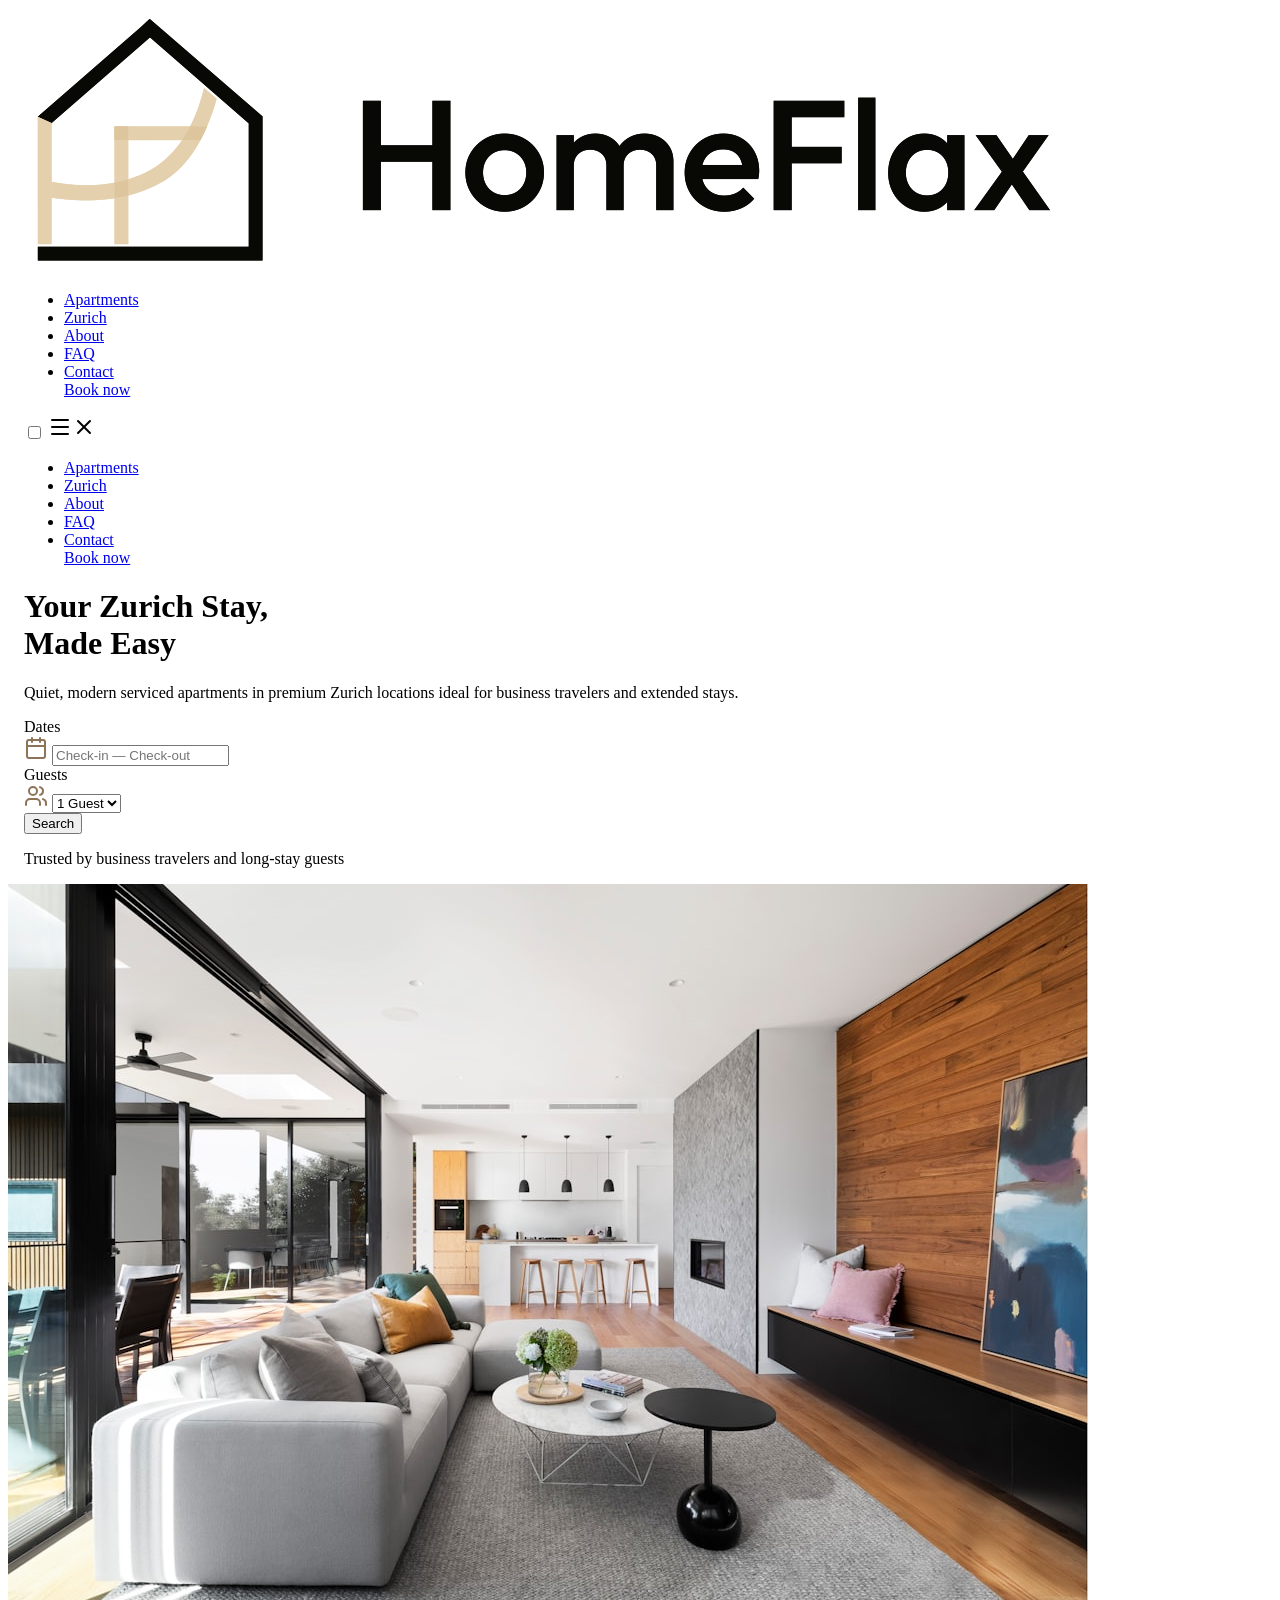
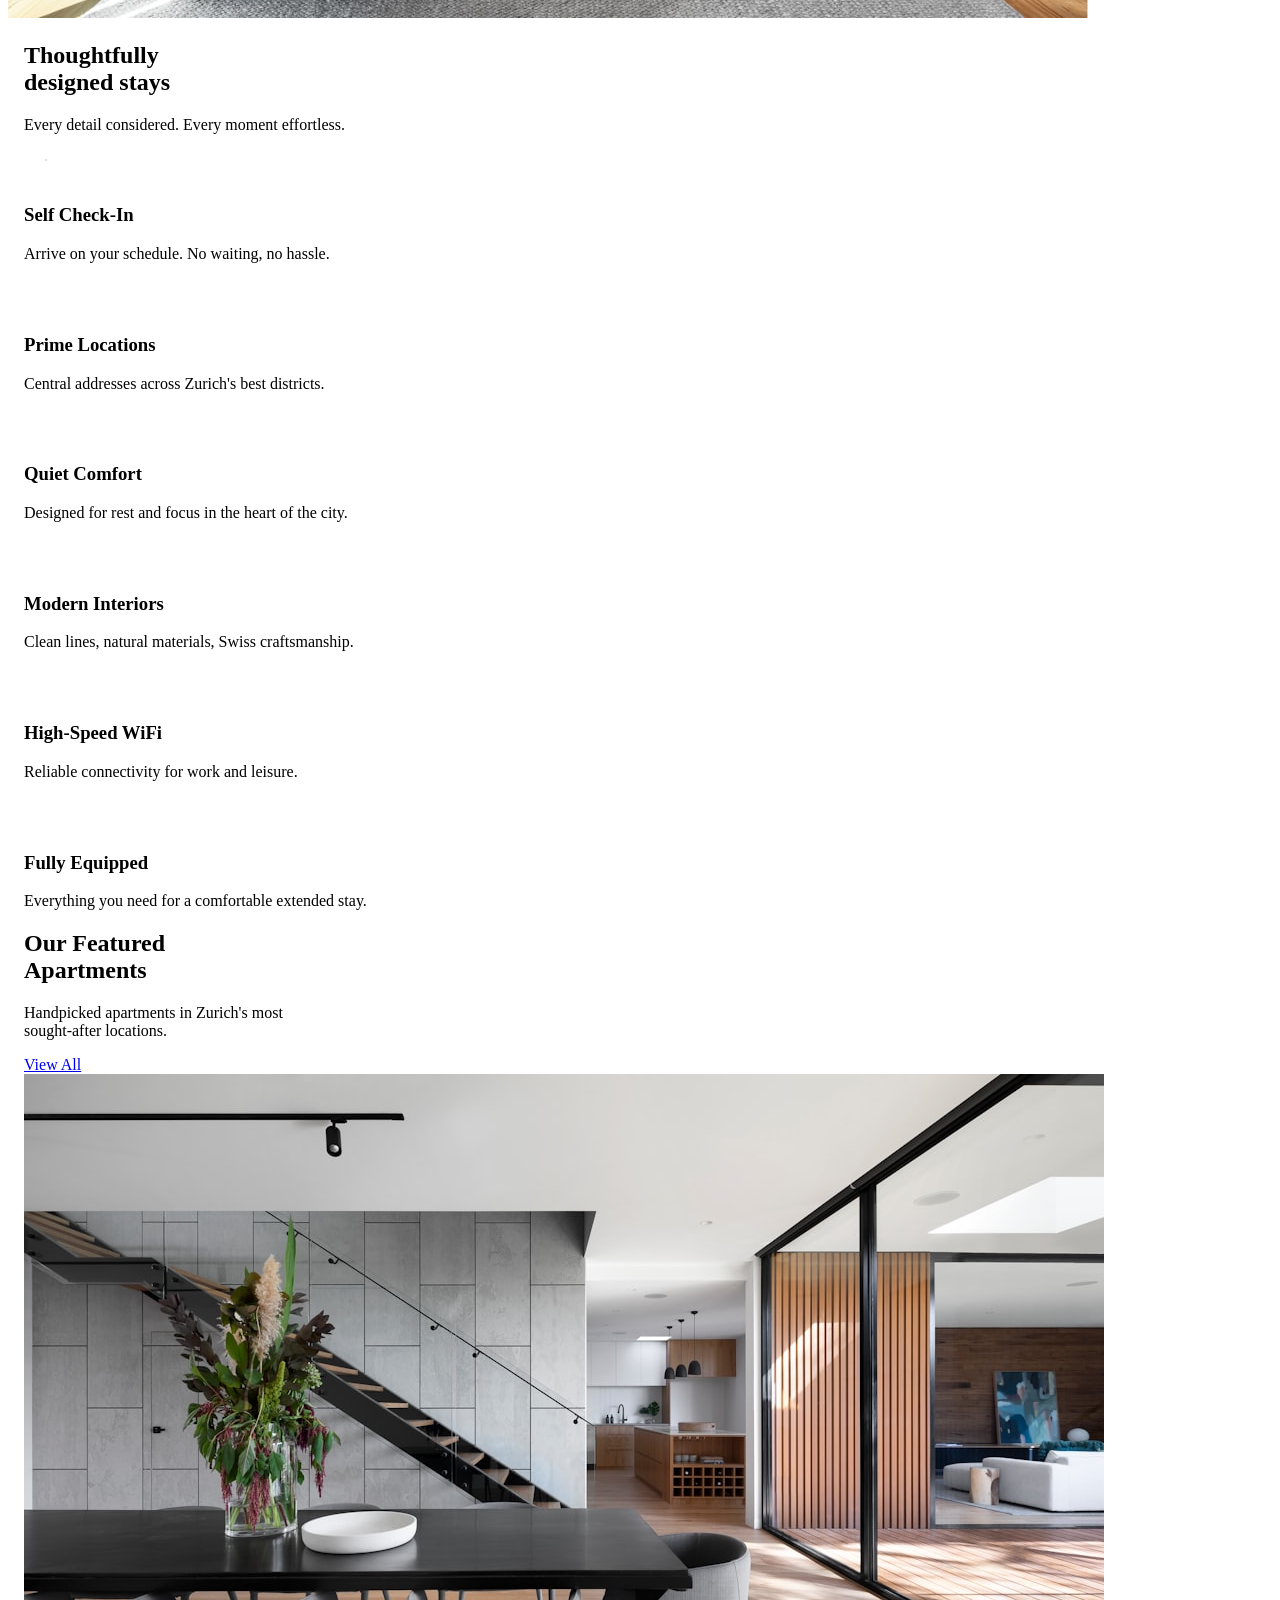
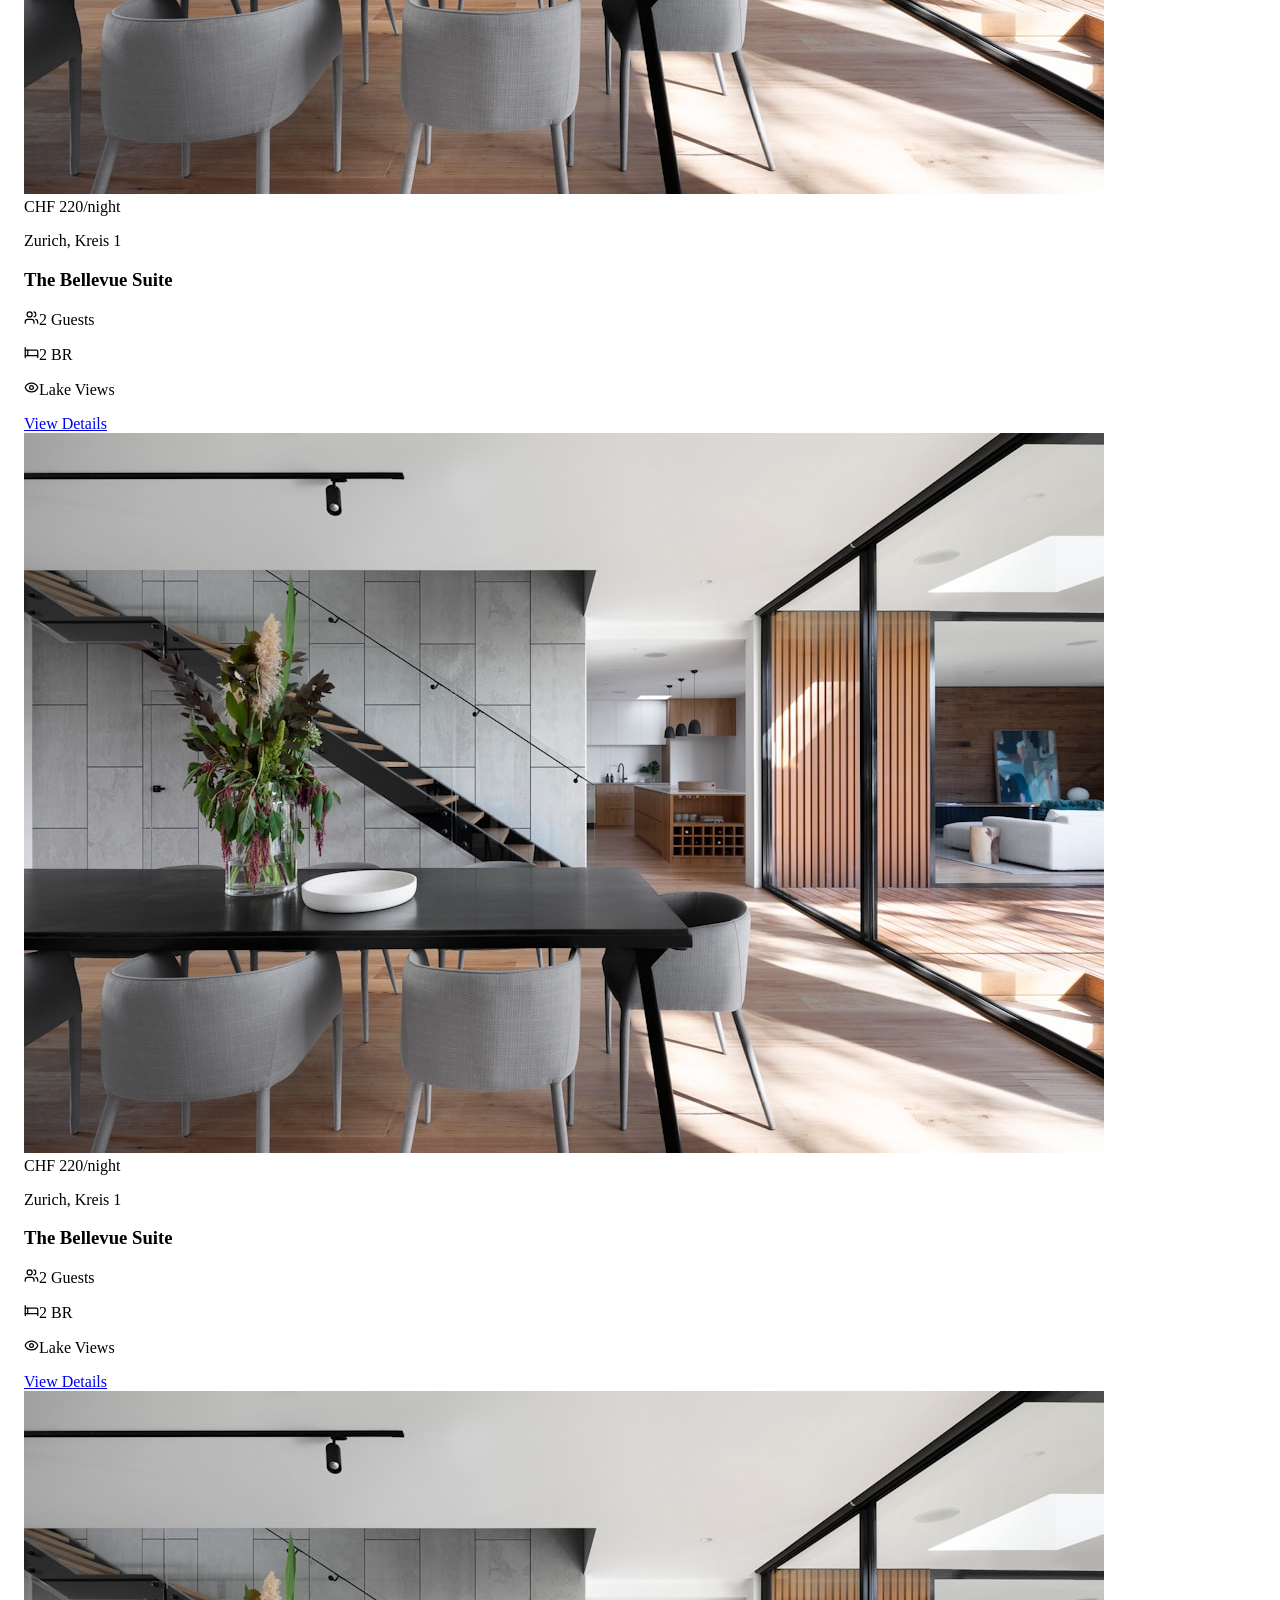
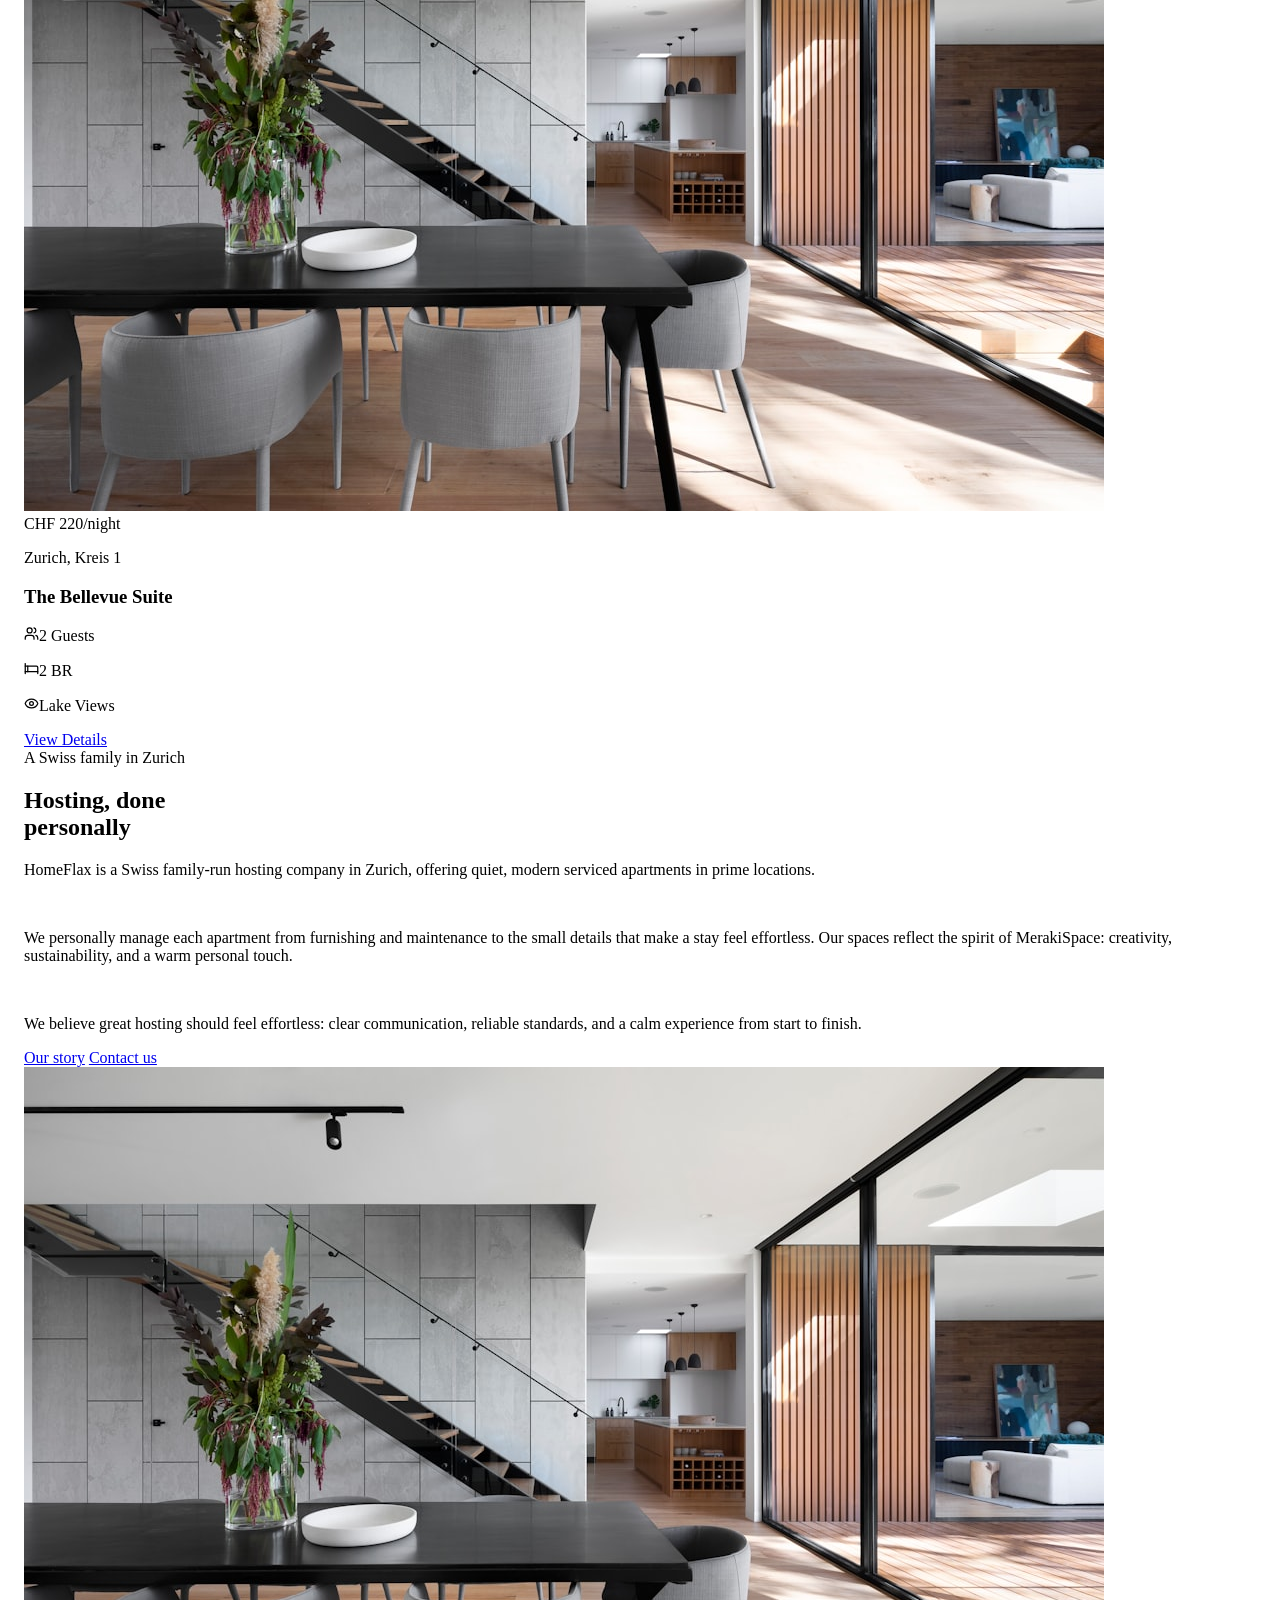
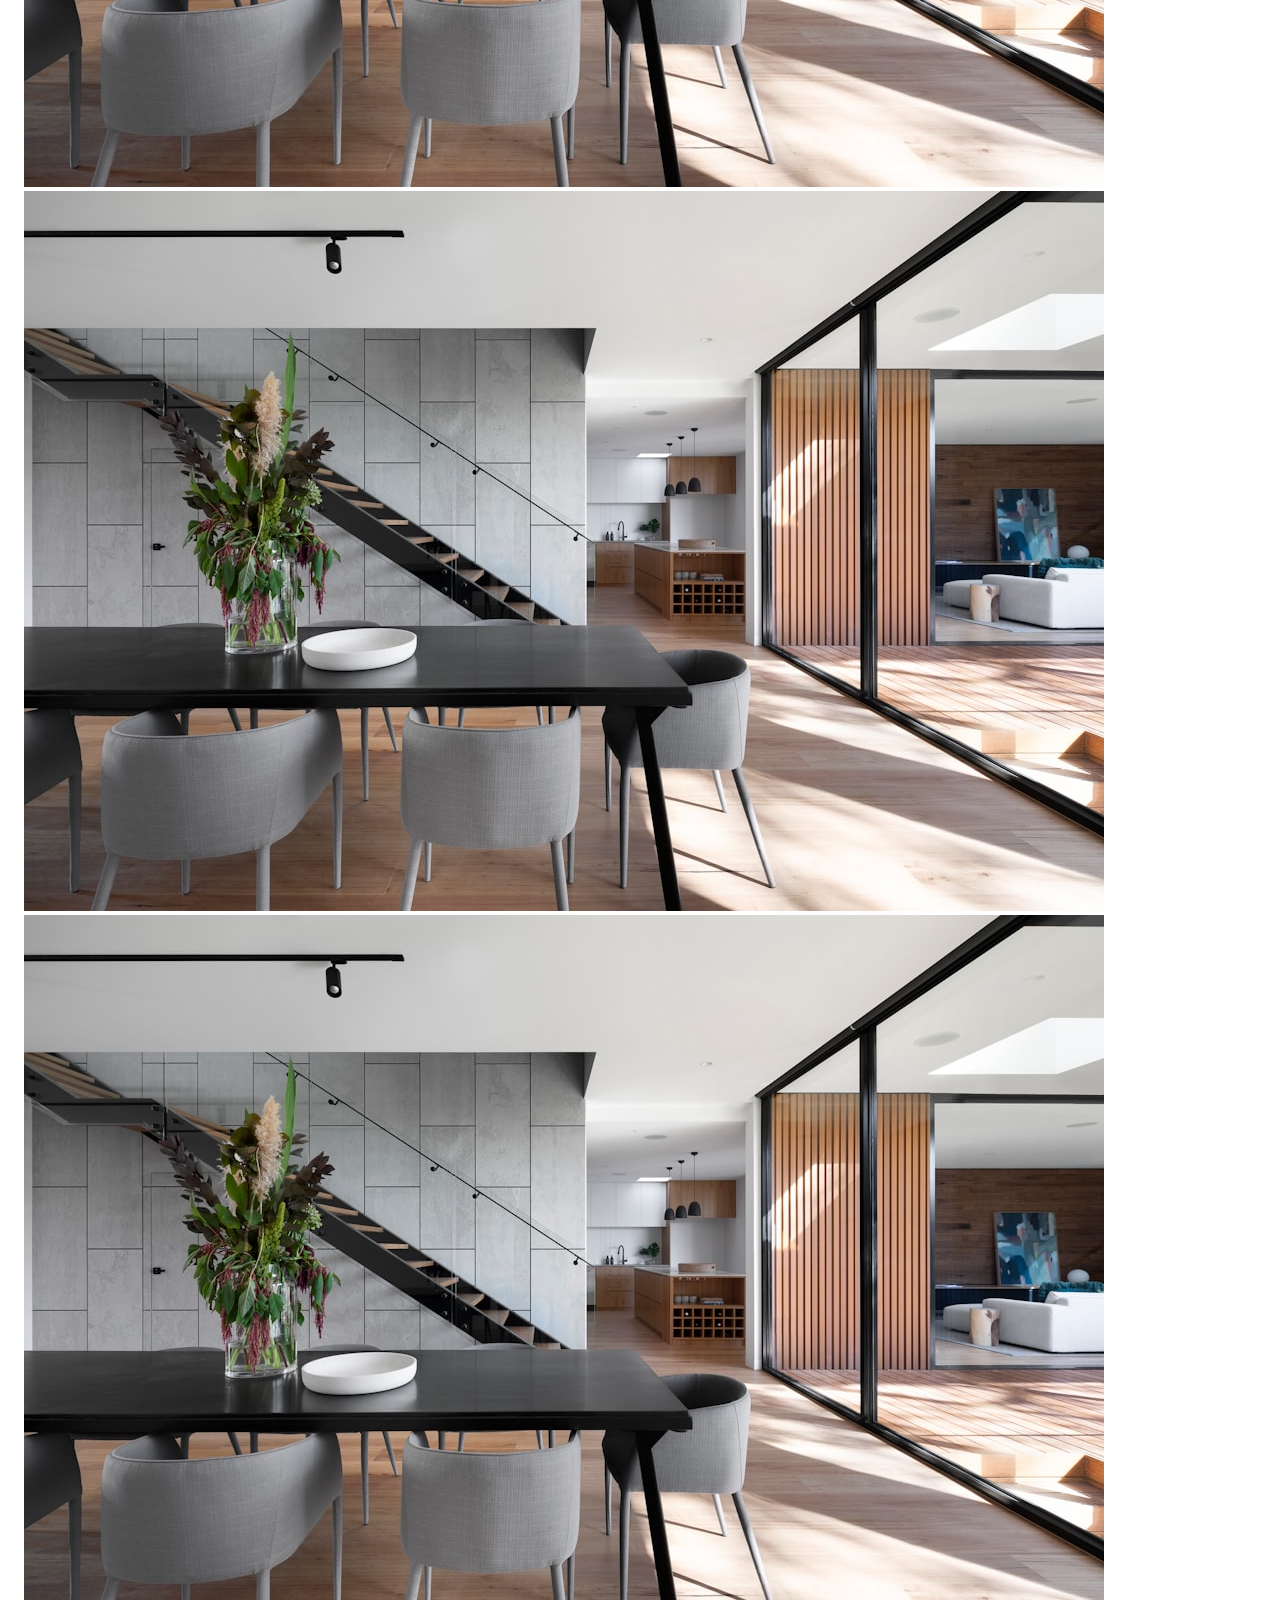
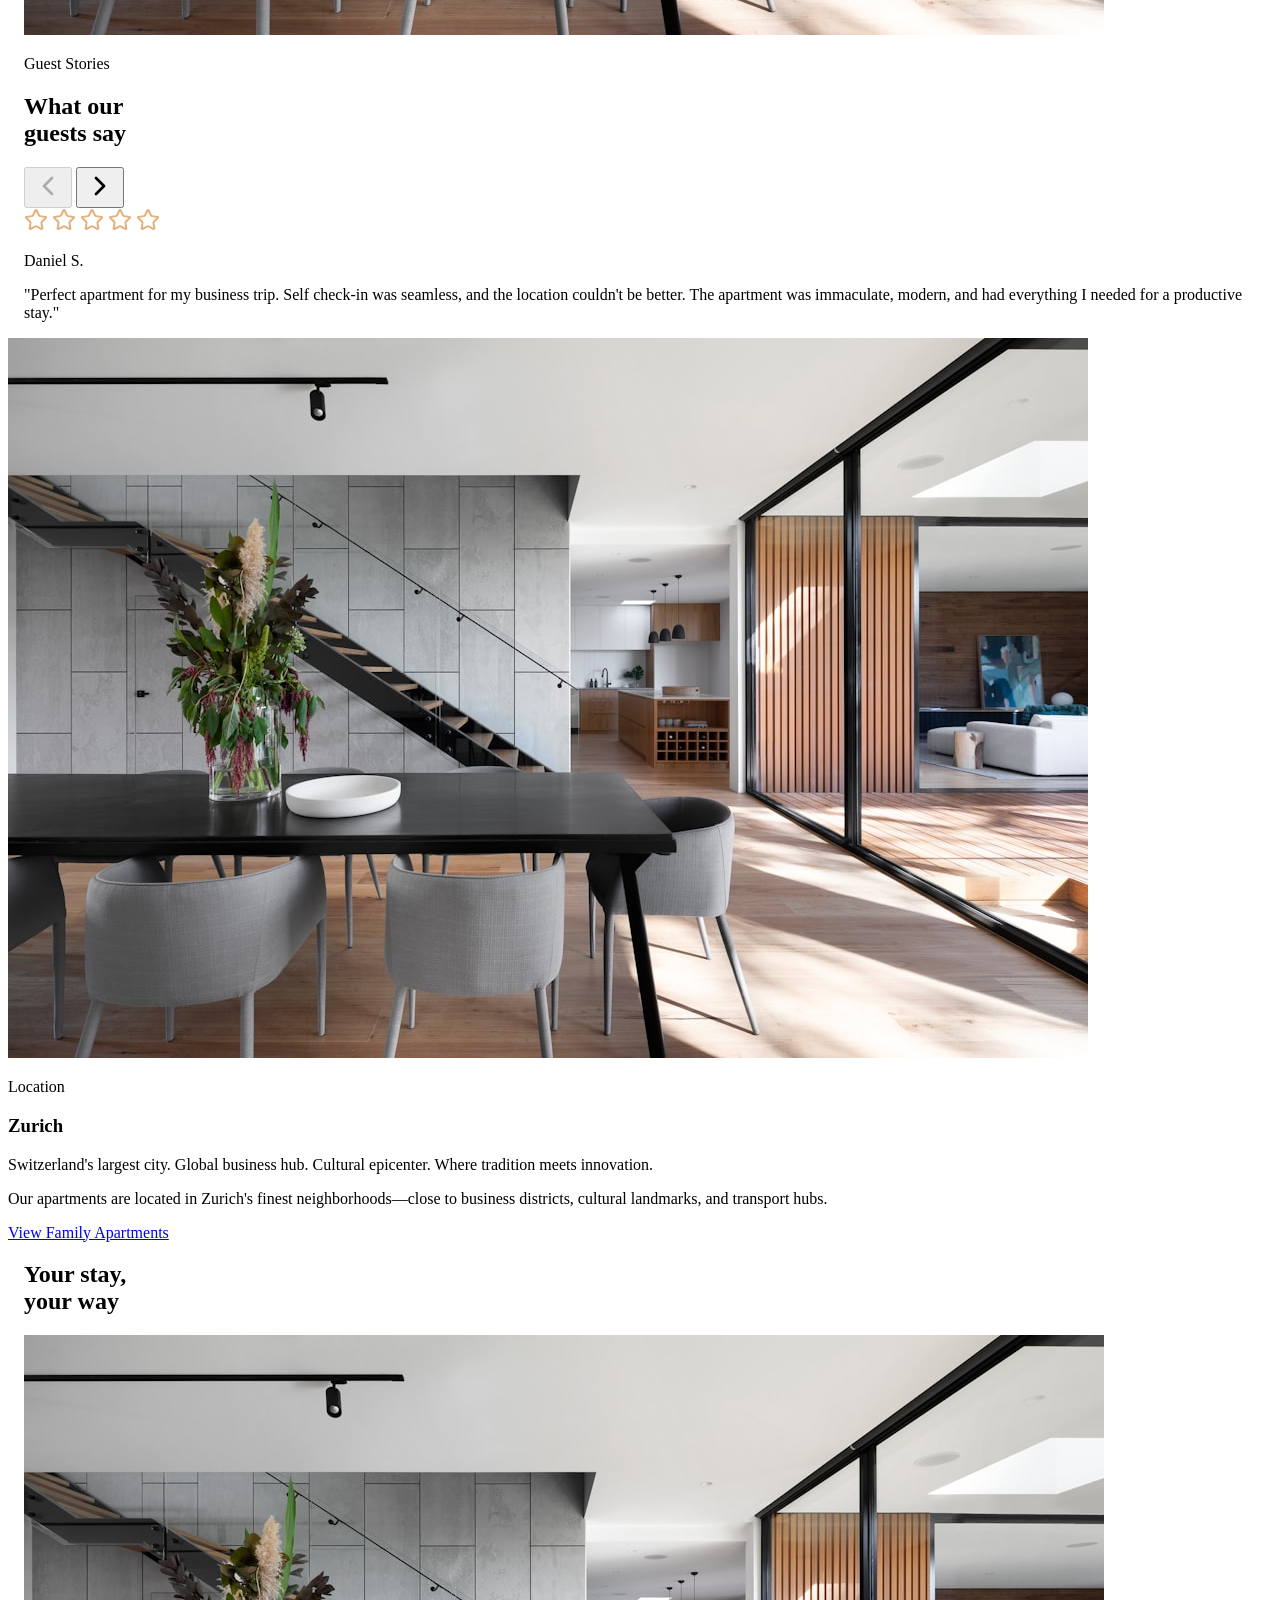
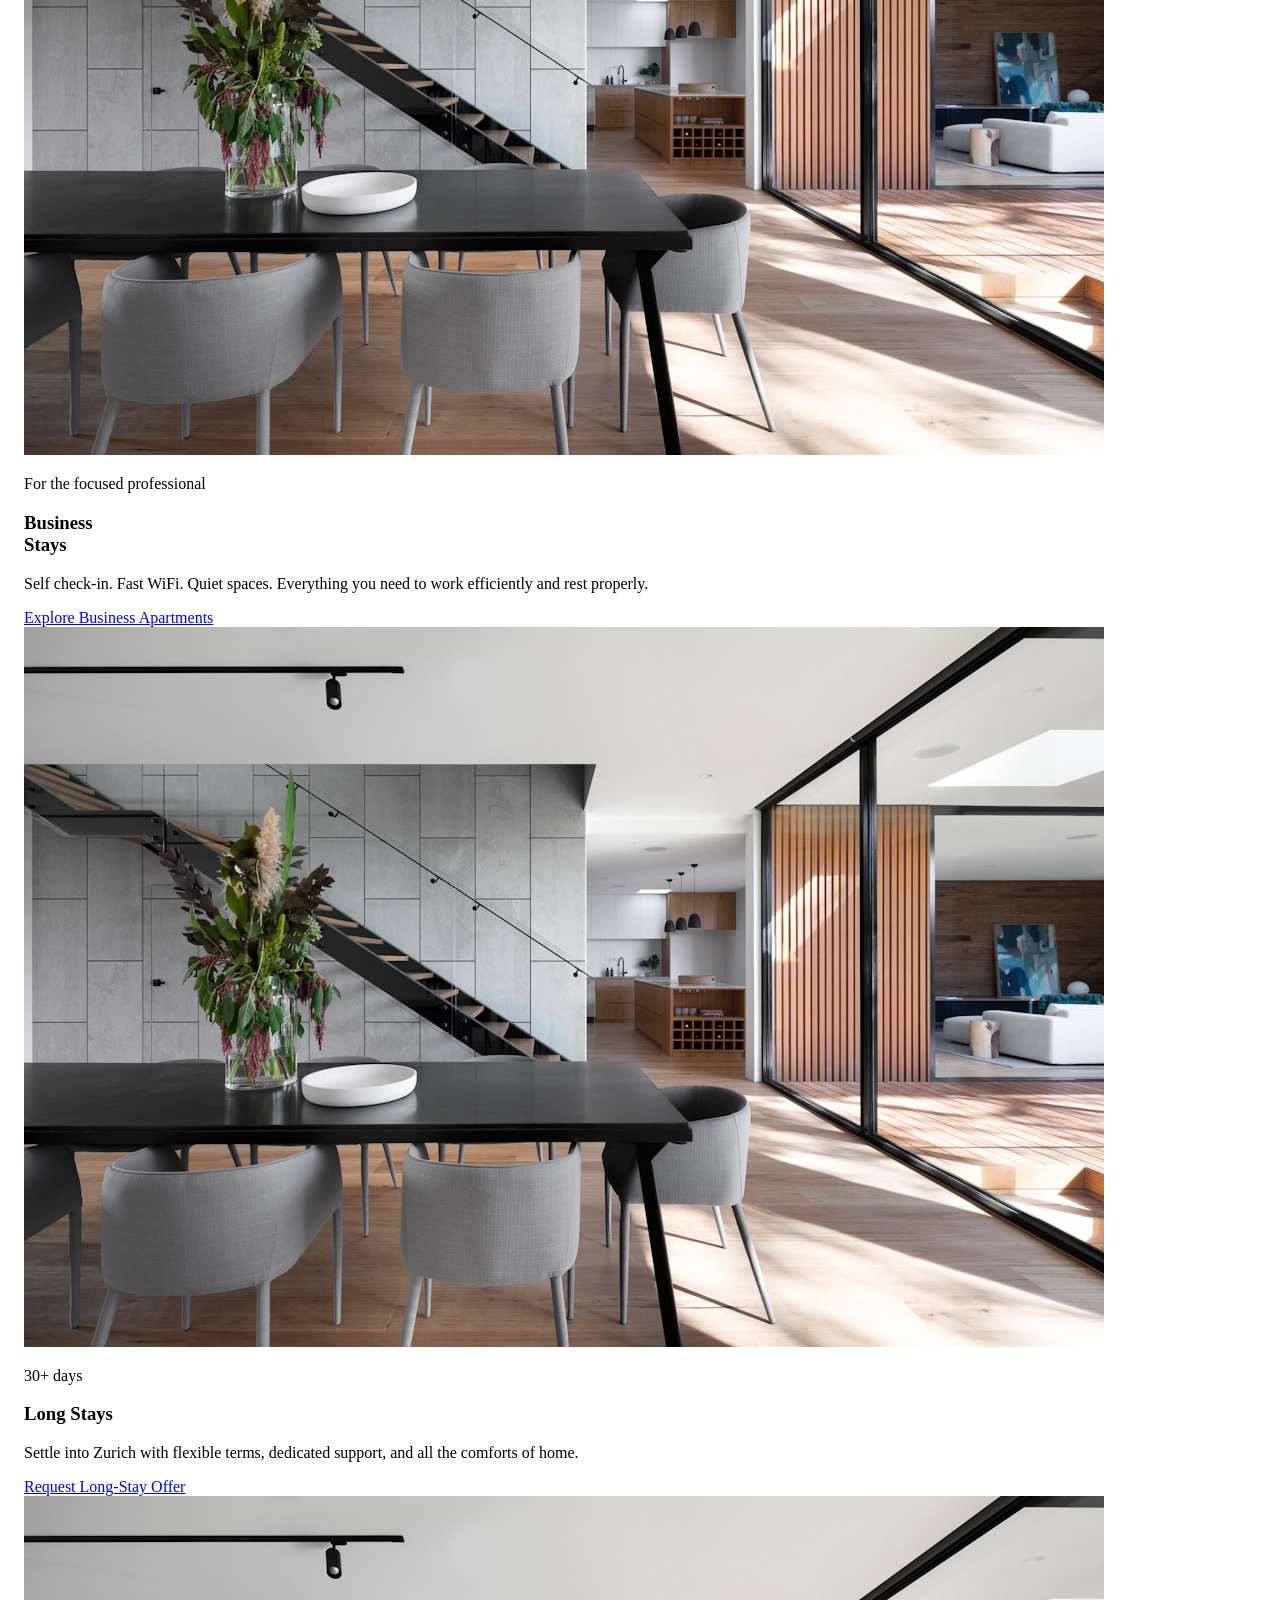
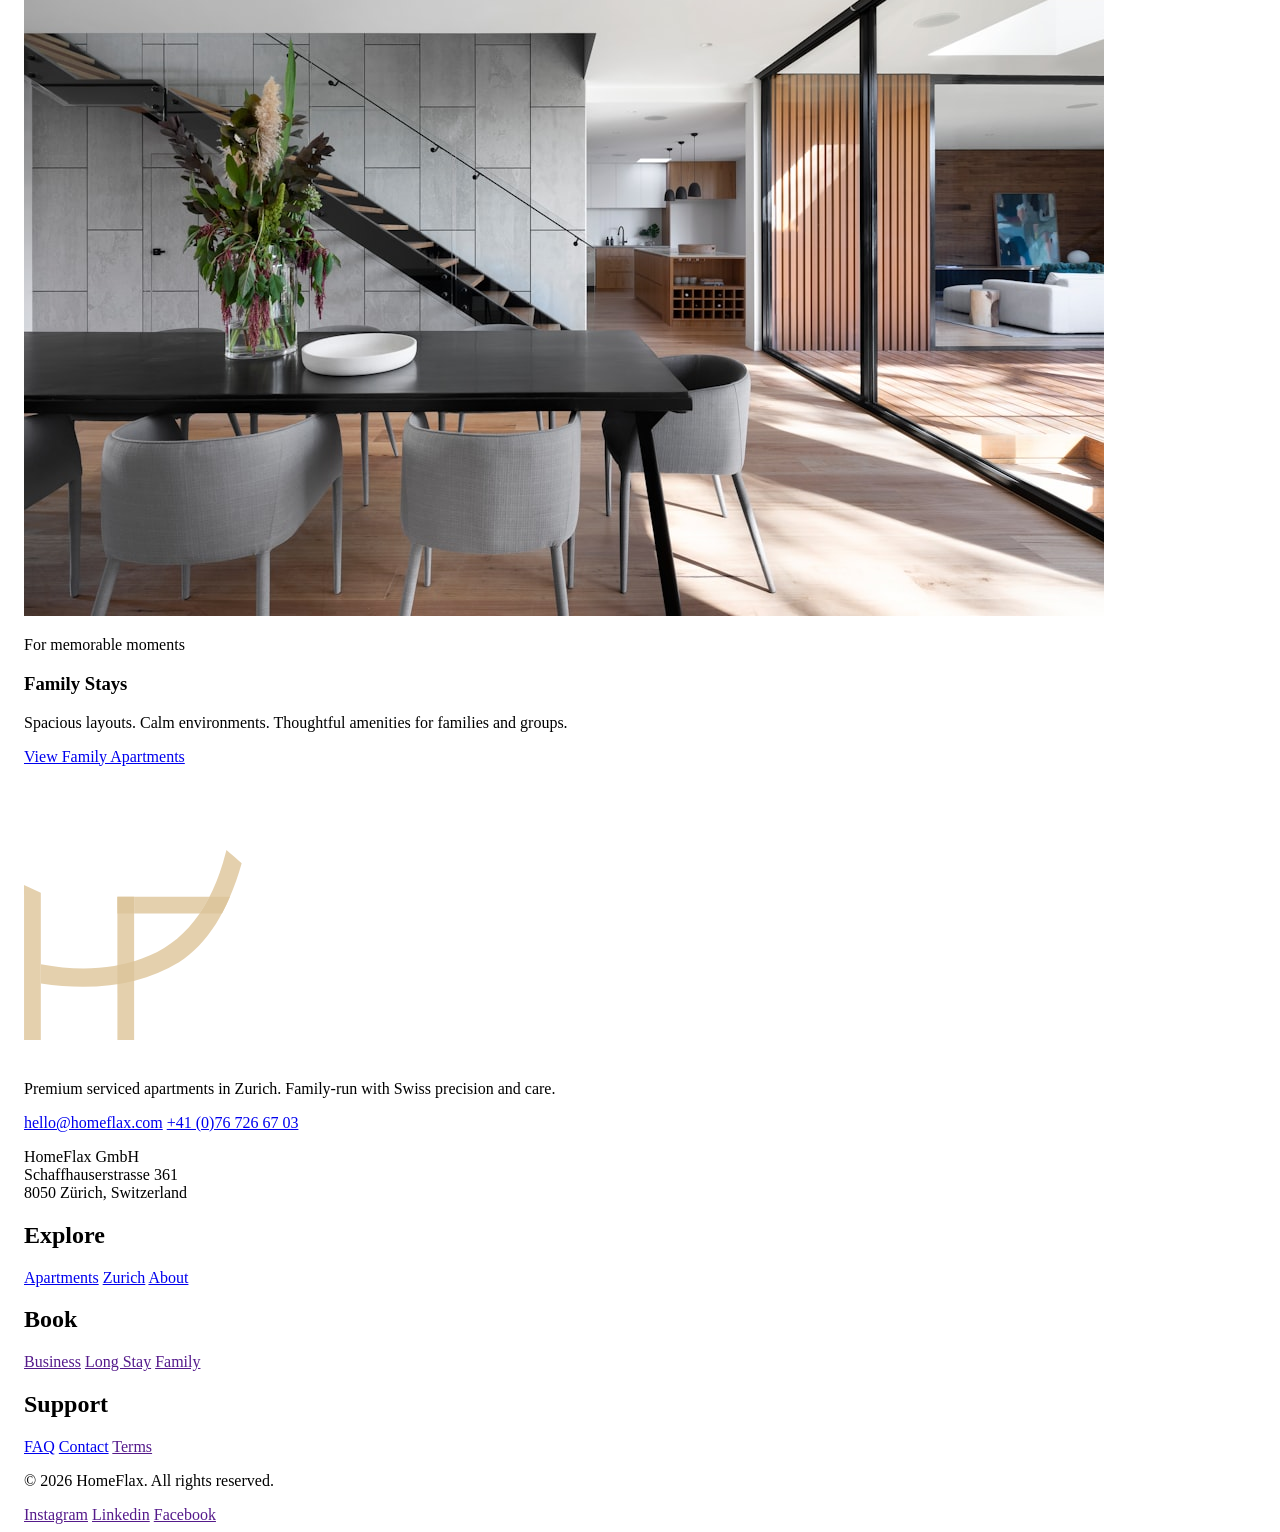
==== commit 8d1cc7b0: "Add files via upload" ====
--- a/index.html
+++ b/index.html
@@ -1,10 +1,10 @@
-<!DOCTYPE html><html lang="en"> <head><meta charset="UTF-8"><meta name="viewport" content="width=device-width"><link rel="icon" type="image/svg+xml" href="/favicon.svg"><link rel="icon" href="/favicon.ico"><meta name="generator" content="Astro v5.18.1"><title>HomeFlax - Wellcome to our website!!!</title><style>.container[data-astro-cid-d6puh33w]{max-width:1360px;margin:0 auto;padding:0 1rem}
+<!DOCTYPE html><html lang="en"> <head><meta charset="UTF-8"><meta name="viewport" content="width=device-width"><link rel="icon" type="image/svg+xml" href="/hf/favicon.svg"><link rel="icon" href="/hf/favicon.ico"><meta name="generator" content="Astro v5.18.1"><title>HomeFlax - Wellcome to our website!!!</title><style>.container[data-astro-cid-d6puh33w]{max-width:1360px;margin:0 auto;padding:0 1rem}
 </style>
-<link rel="stylesheet" href="/hf/_astro/index.C6J1BXIN.css">
-<link rel="stylesheet" href="/hf/_astro/apartment.BflWzYCQ.css"></head> <body> <div class="navigation-container" data-astro-cid-pux6a34n> <div class="container" data-astro-cid-d6puh33w>  <nav class="big-screen-nav" data-astro-cid-pux6a34n> <a href="/hf/" class="logo" data-astro-cid-pux6a34n> <img src="./assets/logo.png" alt="HomeFlax" data-astro-cid-pux6a34n></a> <ul class="big-nav-links" role="list" data-astro-cid-pux6a34n> <li data-astro-cid-pux6a34n><a href="/hf/apartments" data-astro-cid-pux6a34n>Apartments</a></li> <li data-astro-cid-pux6a34n><a href="/hf/zurich" data-astro-cid-pux6a34n>Zurich</a></li> <li data-astro-cid-pux6a34n><a href="/hf/about" data-astro-cid-pux6a34n>About</a></li> <li data-astro-cid-pux6a34n><a href="/hf/services" data-astro-cid-pux6a34n>FAQ</a></li> <li data-astro-cid-pux6a34n><a href="/hf/contact" data-astro-cid-pux6a34n>Contact</a></li> <a class="book-now" href="/hf/book-now" data-astro-cid-pux6a34n>Book now</a> </ul> <nav class="small-screen-nav" data-astro-cid-pux6a34n> <input tabindex="-1" type="checkbox" name="mobile-nav" id="mobNav" data-astro-cid-pux6a34n> <label class="mob-nav-button" for="mobNav" data-astro-cid-pux6a34n><svg xmlns="http://www.w3.org/2000/svg" width="24" height="24" viewBox="0 0 24 24" fill="none" stroke="currentColor" stroke-width="2" stroke-linecap="round" stroke-linejoin="round" aria-hidden="true" data-astro-cid-pux6a34n="true" class="lucide lucide-menu menu"> <path d="M4 5h16"></path><path d="M4 12h16"></path><path d="M4 19h16"></path>  </svg><svg xmlns="http://www.w3.org/2000/svg" width="24" height="24" viewBox="0 0 24 24" fill="none" stroke="currentColor" stroke-width="2" stroke-linecap="round" stroke-linejoin="round" aria-hidden="true" data-astro-cid-pux6a34n="true" class="lucide lucide-x close"> <path d="M18 6 6 18"></path><path d="m6 6 12 12"></path>  </svg></label> <ul class="small-nav-links" role="list" data-astro-cid-pux6a34n> <li data-astro-cid-pux6a34n><a href="/" data-astro-cid-pux6a34n>Apartments</a></li> <li data-astro-cid-pux6a34n><a href="/zurich" data-astro-cid-pux6a34n>Zurich</a></li> <li data-astro-cid-pux6a34n><a href="/about" data-astro-cid-pux6a34n>About</a></li> <li data-astro-cid-pux6a34n><a href="/services" data-astro-cid-pux6a34n>FAQ</a></li> <li data-astro-cid-pux6a34n><a href="/contact" data-astro-cid-pux6a34n>Contact</a></li> <a class="book-now" href="/book-now" data-astro-cid-pux6a34n>Book now</a> </ul> </nav> </nav>  </div>  </div>   <header data-astro-cid-bbe6dxrz> <div class="hero-text-holder" data-astro-cid-bbe6dxrz> <h1 class="title-xl white" data-astro-cid-bbe6dxrz>Your Zurich Stay, <br data-astro-cid-bbe6dxrz> Made Easy</h1> <div class="separator" data-astro-cid-bbe6dxrz></div> <p class="plain-txt-xl white" data-astro-cid-bbe6dxrz>
+<link rel="stylesheet" href="/hf/_astro/index.DwmaPHgf.css">
+<link rel="stylesheet" href="/hf/_astro/about.CxO73dli.css"></head> <body> <div class="navigation-container" data-astro-cid-pux6a34n> <div class="container" data-astro-cid-d6puh33w>  <nav class="big-screen-nav" data-astro-cid-pux6a34n> <a href="/hf/" class="logo" data-astro-cid-pux6a34n> <img src="./assets/logo.png" alt="HomeFlax" data-astro-cid-pux6a34n></a> <ul class="big-nav-links" role="list" data-astro-cid-pux6a34n> <li data-astro-cid-pux6a34n><a href="/hf/apartments" data-astro-cid-pux6a34n>Apartments</a></li> <li data-astro-cid-pux6a34n><a href="/hf/zurich" data-astro-cid-pux6a34n>Zurich</a></li> <li data-astro-cid-pux6a34n><a href="/hf/about" data-astro-cid-pux6a34n>About</a></li> <li data-astro-cid-pux6a34n><a href="/hf/faq" data-astro-cid-pux6a34n>FAQ</a></li> <li data-astro-cid-pux6a34n><a href="/hf/contact" data-astro-cid-pux6a34n>Contact</a></li> <a class="book-now" href="/hf/book-now" data-astro-cid-pux6a34n>Book now</a> </ul> <nav class="small-screen-nav" data-astro-cid-pux6a34n> <input tabindex="-1" type="checkbox" name="mobile-nav" id="mobNav" data-astro-cid-pux6a34n> <label class="mob-nav-button" for="mobNav" data-astro-cid-pux6a34n><svg xmlns="http://www.w3.org/2000/svg" width="24" height="24" viewBox="0 0 24 24" fill="none" stroke="currentColor" stroke-width="2" stroke-linecap="round" stroke-linejoin="round" aria-hidden="true" data-astro-cid-pux6a34n="true" class="lucide lucide-menu menu"> <path d="M4 5h16"></path><path d="M4 12h16"></path><path d="M4 19h16"></path>  </svg><svg xmlns="http://www.w3.org/2000/svg" width="24" height="24" viewBox="0 0 24 24" fill="none" stroke="currentColor" stroke-width="2" stroke-linecap="round" stroke-linejoin="round" aria-hidden="true" data-astro-cid-pux6a34n="true" class="lucide lucide-x close"> <path d="M18 6 6 18"></path><path d="m6 6 12 12"></path>  </svg></label> <ul class="small-nav-links" role="list" data-astro-cid-pux6a34n> <li data-astro-cid-pux6a34n><a href="/hf/apartments" data-astro-cid-pux6a34n>Apartments</a></li> <li data-astro-cid-pux6a34n><a href="/hf/zurich" data-astro-cid-pux6a34n>Zurich</a></li> <li data-astro-cid-pux6a34n><a href="/hf/about" data-astro-cid-pux6a34n>About</a></li> <li data-astro-cid-pux6a34n><a href="/hf/faq" data-astro-cid-pux6a34n>FAQ</a></li> <li data-astro-cid-pux6a34n><a href="/hf/contact" data-astro-cid-pux6a34n>Contact</a></li> <a class="book-now" href="/hf/book-now" data-astro-cid-pux6a34n>Book now</a> </ul> </nav> </nav>  </div>  </div>   <header data-astro-cid-bbe6dxrz> <div class="hero-text-holder" data-astro-cid-bbe6dxrz> <div class="apsolute-wrapper" data-astro-cid-bbe6dxrz> <div class="container" data-astro-cid-d6puh33w>  <h1 class="title-xl white" data-astro-cid-bbe6dxrz>Your Zurich Stay, <br data-astro-cid-bbe6dxrz> Made Easy</h1> <div class="separator" data-astro-cid-bbe6dxrz></div> <p class="plain-txt-xl white" data-astro-cid-bbe6dxrz>
 Quiet, modern serviced apartments in premium Zurich locations ideal for
-      business travelers and extended stays.
-</p> <div class="book-form" data-astro-cid-q7dtpkqc> <form action="" data-astro-cid-q7dtpkqc> <div class="field" data-astro-cid-q7dtpkqc> <label for="dates" data-astro-cid-q7dtpkqc>Dates</label> <div data-astro-cid-q7dtpkqc> <svg xmlns="http://www.w3.org/2000/svg" width="24" height="24" viewBox="0 0 24 24" fill="none" stroke="#8e7356" stroke-width="2" stroke-linecap="round" stroke-linejoin="round" aria-hidden="true" data-astro-cid-q7dtpkqc="true" class="lucide lucide-calendar"> <path d="M8 2v4"></path><path d="M16 2v4"></path><rect width="18" height="18" x="3" y="4" rx="2"></rect><path d="M3 10h18"></path>  </svg> <input type="text" name="date" id="dates" placeholder="Check-in — Check-out" data-astro-cid-q7dtpkqc> </div> </div> <div class="field" data-astro-cid-q7dtpkqc> <label for="guests" data-astro-cid-q7dtpkqc>Guests</label> <div data-astro-cid-q7dtpkqc> <svg xmlns="http://www.w3.org/2000/svg" width="24" height="24" viewBox="0 0 24 24" fill="none" stroke="#8e7356" stroke-width="2" stroke-linecap="round" stroke-linejoin="round" aria-hidden="true" data-astro-cid-q7dtpkqc="true" class="lucide lucide-users"> <path d="M16 21v-2a4 4 0 0 0-4-4H6a4 4 0 0 0-4 4v2"></path><path d="M16 3.128a4 4 0 0 1 0 7.744"></path><path d="M22 21v-2a4 4 0 0 0-3-3.87"></path><circle cx="9" cy="7" r="4"></circle>  </svg> <select name="guests" id="guests" data-astro-cid-q7dtpkqc> <option value="" data-astro-cid-q7dtpkqc>1 Guest</option> <option value="" data-astro-cid-q7dtpkqc>2 Guest</option> <option value="" data-astro-cid-q7dtpkqc>3 Guest</option> <option value="" data-astro-cid-q7dtpkqc>4 Guest</option></select> </div> </div> <div class="field" data-astro-cid-q7dtpkqc> <button data-astro-cid-q7dtpkqc>Search</button> </div> </form> <p class="description" data-astro-cid-q7dtpkqc>Trusted by business travelers and long-stay guests</p> </div>  </div> <div class="hero-image-holder" data-astro-cid-bbe6dxrz> <img src="./assets/hero.jpg" alt="Hero image" data-astro-cid-bbe6dxrz> </div> </header>  <section data-astro-cid-aybbmsmj> <div class="container" data-astro-cid-d6puh33w>  <div class="introduction" data-astro-cid-aybbmsmj> <h2 class="title-xxl" data-astro-cid-aybbmsmj>Thoughtfully <br data-astro-cid-aybbmsmj> designed stays</h2> <p class="plain-txt-xl gold" data-astro-cid-aybbmsmj>
+            business travelers and extended stays.
+</p> <div class="book-form" data-astro-cid-q7dtpkqc> <form action="" data-astro-cid-q7dtpkqc> <div class="field" data-astro-cid-q7dtpkqc> <label for="dates" data-astro-cid-q7dtpkqc>Dates</label> <div data-astro-cid-q7dtpkqc> <svg xmlns="http://www.w3.org/2000/svg" width="24" height="24" viewBox="0 0 24 24" fill="none" stroke="#8e7356" stroke-width="2" stroke-linecap="round" stroke-linejoin="round" aria-hidden="true" data-astro-cid-q7dtpkqc="true" class="lucide lucide-calendar"> <path d="M8 2v4"></path><path d="M16 2v4"></path><rect width="18" height="18" x="3" y="4" rx="2"></rect><path d="M3 10h18"></path>  </svg> <input type="text" name="date" id="dates" placeholder="Check-in — Check-out" data-astro-cid-q7dtpkqc> </div> </div> <div class="field" data-astro-cid-q7dtpkqc> <label for="guests" data-astro-cid-q7dtpkqc>Guests</label> <div data-astro-cid-q7dtpkqc> <svg xmlns="http://www.w3.org/2000/svg" width="24" height="24" viewBox="0 0 24 24" fill="none" stroke="#8e7356" stroke-width="2" stroke-linecap="round" stroke-linejoin="round" aria-hidden="true" data-astro-cid-q7dtpkqc="true" class="lucide lucide-users"> <path d="M16 21v-2a4 4 0 0 0-4-4H6a4 4 0 0 0-4 4v2"></path><path d="M16 3.128a4 4 0 0 1 0 7.744"></path><path d="M22 21v-2a4 4 0 0 0-3-3.87"></path><circle cx="9" cy="7" r="4"></circle>  </svg> <select name="guests" id="guests" data-astro-cid-q7dtpkqc> <option value="" data-astro-cid-q7dtpkqc>1 Guest</option> <option value="" data-astro-cid-q7dtpkqc>2 Guest</option> <option value="" data-astro-cid-q7dtpkqc>3 Guest</option> <option value="" data-astro-cid-q7dtpkqc>4 Guest</option></select> </div> </div> <div class="field" data-astro-cid-q7dtpkqc> <button data-astro-cid-q7dtpkqc>Search</button> </div> </form> <p class="description" data-astro-cid-q7dtpkqc>Trusted by business travelers and long-stay guests</p> </div>   </div>  </div> </div> <div class="hero-image-holder" data-astro-cid-bbe6dxrz> <img src="./assets/hero.jpg" alt="Hero image" data-astro-cid-bbe6dxrz> </div> </header>   <section data-astro-cid-aybbmsmj> <div class="container" data-astro-cid-d6puh33w>  <div class="introduction" data-astro-cid-aybbmsmj> <h2 class="title-xxl" data-astro-cid-aybbmsmj>Thoughtfully <br data-astro-cid-aybbmsmj> designed stays</h2> <p class="plain-txt-xl gold" data-astro-cid-aybbmsmj>
 Every detail considered. Every moment effortless.
 </p> <div class="introduction-grid" data-astro-cid-aybbmsmj> <div class="card" data-astro-cid-aybbmsmj> <div class="icon" data-astro-cid-aybbmsmj> <svg xmlns="http://www.w3.org/2000/svg" width="32" height="32" viewBox="0 0 24 24" fill="none" stroke="#fff" stroke-width="2" stroke-linecap="round" stroke-linejoin="round" aria-hidden="true" data-astro-cid-aybbmsmj="true" class="lucide lucide-key-round"> <path d="M2.586 17.414A2 2 0 0 0 2 18.828V21a1 1 0 0 0 1 1h3a1 1 0 0 0 1-1v-1a1 1 0 0 1 1-1h1a1 1 0 0 0 1-1v-1a1 1 0 0 1 1-1h.172a2 2 0 0 0 1.414-.586l.814-.814a6.5 6.5 0 1 0-4-4z"></path><circle cx="16.5" cy="7.5" r=".5" fill="currentColor"></circle>  </svg> </div> <h3 data-astro-cid-aybbmsmj>Self Check-In</h3> <p class="gold" data-astro-cid-aybbmsmj>Arrive on your schedule. No waiting, no hassle.</p> </div> <div class="card" data-astro-cid-aybbmsmj> <div class="icon" data-astro-cid-aybbmsmj> <svg xmlns="http://www.w3.org/2000/svg" width="32" height="32" viewBox="0 0 24 24" fill="none" stroke="#fff" stroke-width="2" stroke-linecap="round" stroke-linejoin="round" aria-hidden="true" data-astro-cid-aybbmsmj="true" class="lucide lucide-map-pin"> <path d="M20 10c0 4.993-5.539 10.193-7.399 11.799a1 1 0 0 1-1.202 0C9.539 20.193 4 14.993 4 10a8 8 0 0 1 16 0"></path><circle cx="12" cy="10" r="3"></circle>  </svg> </div> <h3 data-astro-cid-aybbmsmj>Prime Locations</h3> <p class="gold" data-astro-cid-aybbmsmj>Central addresses across Zurich's best districts.</p> </div> <div class="card" data-astro-cid-aybbmsmj> <div class="icon" data-astro-cid-aybbmsmj> <svg xmlns="http://www.w3.org/2000/svg" width="32" height="32" viewBox="0 0 24 24" fill="none" stroke="#fff" stroke-width="2" stroke-linecap="round" stroke-linejoin="round" aria-hidden="true" data-astro-cid-aybbmsmj="true" class="lucide lucide-volume-2"> <path d="M11 4.702a.705.705 0 0 0-1.203-.498L6.413 7.587A1.4 1.4 0 0 1 5.416 8H3a1 1 0 0 0-1 1v6a1 1 0 0 0 1 1h2.416a1.4 1.4 0 0 1 .997.413l3.383 3.384A.705.705 0 0 0 11 19.298z"></path><path d="M16 9a5 5 0 0 1 0 6"></path><path d="M19.364 18.364a9 9 0 0 0 0-12.728"></path>  </svg> </div> <h3 data-astro-cid-aybbmsmj>Quiet Comfort</h3> <p class="gold" data-astro-cid-aybbmsmj>
 Designed for rest and focus in the heart of the city.
@@ -25,7 +25,7 @@
 </p> <br data-astro-cid-6qkptpdv> <p class="plain-txt-xl gold" data-astro-cid-6qkptpdv>
 We believe great hosting should feel effortless: clear communication,
           reliable standards, and a calm experience from start to finish.
-</p> <div class="buttons" data-astro-cid-6qkptpdv> <a href="/about" class="main-button no-icon" data-astro-cid-6qkptpdv>Our story</a> <a href="/contact" class="main-button no-icon inverse" data-astro-cid-6qkptpdv>Contact us</a> </div> </div> <div class="mini-galery" data-astro-cid-6qkptpdv> <div class="mini-galery-grid" data-astro-cid-6qkptpdv> <div class="image" data-astro-cid-6qkptpdv> <img src="./assets/demo.jpg" alt="1" data-astro-cid-6qkptpdv> </div> <div class="image" data-astro-cid-6qkptpdv> <img src="./assets/demo.jpg" alt="1" data-astro-cid-6qkptpdv> </div> <div class="image" data-astro-cid-6qkptpdv> <img src="./assets/demo.jpg" alt="1" data-astro-cid-6qkptpdv> </div> </div> </div> </div>  </div>  </section>  <section class="testimonials" data-astro-cid-aadlzisc> <div class="container" data-astro-cid-d6puh33w>  <div class="headline" data-astro-cid-aadlzisc> <div data-astro-cid-aadlzisc> <p class="label" data-astro-cid-aadlzisc>Guest Stories</p> <h1 class="title-xxl white" data-astro-cid-aadlzisc>What our <br data-astro-cid-aadlzisc> guests say</h1> </div> <div class="buttons" data-astro-cid-aadlzisc> <button disabled data-astro-cid-aadlzisc><svg xmlns="http://www.w3.org/2000/svg" width="32" height="32" viewBox="0 0 24 24" fill="none" stroke="currentColor" stroke-width="2" stroke-linecap="round" stroke-linejoin="round" aria-hidden="true" data-astro-cid-aadlzisc="true" class="lucide lucide-chevron-left"> <path d="m15 18-6-6 6-6"></path>  </svg></button> <button data-astro-cid-aadlzisc><svg xmlns="http://www.w3.org/2000/svg" width="32" height="32" viewBox="0 0 24 24" fill="none" stroke="currentColor" stroke-width="2" stroke-linecap="round" stroke-linejoin="round" aria-hidden="true" data-astro-cid-aadlzisc="true" class="lucide lucide-chevron-right"> <path d="m9 18 6-6-6-6"></path>  </svg></button> </div> </div> <div class="quote-block" data-astro-cid-aadlzisc> <div class="quote-details" data-astro-cid-aadlzisc> <div class="stars" data-astro-cid-aadlzisc> <svg xmlns="http://www.w3.org/2000/svg" width="24" height="24" viewBox="0 0 24 24" fill="none" stroke="#e4b17c" stroke-width="2" stroke-linecap="round" stroke-linejoin="round" aria-hidden="true" data-astro-cid-aadlzisc="true" class="lucide lucide-star"> <path d="M11.525 2.295a.53.53 0 0 1 .95 0l2.31 4.679a2.123 2.123 0 0 0 1.595 1.16l5.166.756a.53.53 0 0 1 .294.904l-3.736 3.638a2.123 2.123 0 0 0-.611 1.878l.882 5.14a.53.53 0 0 1-.771.56l-4.618-2.428a2.122 2.122 0 0 0-1.973 0L6.396 21.01a.53.53 0 0 1-.77-.56l.881-5.139a2.122 2.122 0 0 0-.611-1.879L2.16 9.795a.53.53 0 0 1 .294-.906l5.165-.755a2.122 2.122 0 0 0 1.597-1.16z"></path>  </svg> <svg xmlns="http://www.w3.org/2000/svg" width="24" height="24" viewBox="0 0 24 24" fill="none" stroke="#e4b17c" stroke-width="2" stroke-linecap="round" stroke-linejoin="round" aria-hidden="true" data-astro-cid-aadlzisc="true" class="lucide lucide-star"> <path d="M11.525 2.295a.53.53 0 0 1 .95 0l2.31 4.679a2.123 2.123 0 0 0 1.595 1.16l5.166.756a.53.53 0 0 1 .294.904l-3.736 3.638a2.123 2.123 0 0 0-.611 1.878l.882 5.14a.53.53 0 0 1-.771.56l-4.618-2.428a2.122 2.122 0 0 0-1.973 0L6.396 21.01a.53.53 0 0 1-.77-.56l.881-5.139a2.122 2.122 0 0 0-.611-1.879L2.16 9.795a.53.53 0 0 1 .294-.906l5.165-.755a2.122 2.122 0 0 0 1.597-1.16z"></path>  </svg> <svg xmlns="http://www.w3.org/2000/svg" width="24" height="24" viewBox="0 0 24 24" fill="none" stroke="#e4b17c" stroke-width="2" stroke-linecap="round" stroke-linejoin="round" aria-hidden="true" data-astro-cid-aadlzisc="true" class="lucide lucide-star"> <path d="M11.525 2.295a.53.53 0 0 1 .95 0l2.31 4.679a2.123 2.123 0 0 0 1.595 1.16l5.166.756a.53.53 0 0 1 .294.904l-3.736 3.638a2.123 2.123 0 0 0-.611 1.878l.882 5.14a.53.53 0 0 1-.771.56l-4.618-2.428a2.122 2.122 0 0 0-1.973 0L6.396 21.01a.53.53 0 0 1-.77-.56l.881-5.139a2.122 2.122 0 0 0-.611-1.879L2.16 9.795a.53.53 0 0 1 .294-.906l5.165-.755a2.122 2.122 0 0 0 1.597-1.16z"></path>  </svg> <svg xmlns="http://www.w3.org/2000/svg" width="24" height="24" viewBox="0 0 24 24" fill="none" stroke="#e4b17c" stroke-width="2" stroke-linecap="round" stroke-linejoin="round" aria-hidden="true" data-astro-cid-aadlzisc="true" class="lucide lucide-star"> <path d="M11.525 2.295a.53.53 0 0 1 .95 0l2.31 4.679a2.123 2.123 0 0 0 1.595 1.16l5.166.756a.53.53 0 0 1 .294.904l-3.736 3.638a2.123 2.123 0 0 0-.611 1.878l.882 5.14a.53.53 0 0 1-.771.56l-4.618-2.428a2.122 2.122 0 0 0-1.973 0L6.396 21.01a.53.53 0 0 1-.77-.56l.881-5.139a2.122 2.122 0 0 0-.611-1.879L2.16 9.795a.53.53 0 0 1 .294-.906l5.165-.755a2.122 2.122 0 0 0 1.597-1.16z"></path>  </svg> <svg xmlns="http://www.w3.org/2000/svg" width="24" height="24" viewBox="0 0 24 24" fill="none" stroke="#e4b17c" stroke-width="2" stroke-linecap="round" stroke-linejoin="round" aria-hidden="true" data-astro-cid-aadlzisc="true" class="lucide lucide-star"> <path d="M11.525 2.295a.53.53 0 0 1 .95 0l2.31 4.679a2.123 2.123 0 0 0 1.595 1.16l5.166.756a.53.53 0 0 1 .294.904l-3.736 3.638a2.123 2.123 0 0 0-.611 1.878l.882 5.14a.53.53 0 0 1-.771.56l-4.618-2.428a2.122 2.122 0 0 0-1.973 0L6.396 21.01a.53.53 0 0 1-.77-.56l.881-5.139a2.122 2.122 0 0 0-.611-1.879L2.16 9.795a.53.53 0 0 1 .294-.906l5.165-.755a2.122 2.122 0 0 0 1.597-1.16z"></path>  </svg> </div> <p class="author" data-astro-cid-aadlzisc>Daniel S.</p> </div> <p class="quote" data-astro-cid-aadlzisc>
+</p> <div class="buttons" data-astro-cid-6qkptpdv> <a href="/hf/about" class="main-button no-icon" data-astro-cid-6qkptpdv>Our story</a> <a href="/hf/contact" class="main-button no-icon inverse" data-astro-cid-6qkptpdv>Contact us</a> </div> </div> <div class="mini-galery" data-astro-cid-6qkptpdv> <div class="mini-galery-grid" data-astro-cid-6qkptpdv> <div class="image" data-astro-cid-6qkptpdv> <img src="./assets/demo.jpg" alt="1" data-astro-cid-6qkptpdv> </div> <div class="image" data-astro-cid-6qkptpdv> <img src="./assets/demo.jpg" alt="1" data-astro-cid-6qkptpdv> </div> <div class="image" data-astro-cid-6qkptpdv> <img src="./assets/demo.jpg" alt="1" data-astro-cid-6qkptpdv> </div> </div> </div> </div>  </div>  </section>  <section class="testimonials" data-astro-cid-aadlzisc> <div class="container" data-astro-cid-d6puh33w>  <div class="headline" data-astro-cid-aadlzisc> <div data-astro-cid-aadlzisc> <p class="label" data-astro-cid-aadlzisc>Guest Stories</p> <h1 class="title-xxl white" data-astro-cid-aadlzisc>What our <br data-astro-cid-aadlzisc> guests say</h1> </div> <div class="buttons" data-astro-cid-aadlzisc> <button disabled data-astro-cid-aadlzisc><svg xmlns="http://www.w3.org/2000/svg" width="32" height="32" viewBox="0 0 24 24" fill="none" stroke="currentColor" stroke-width="2" stroke-linecap="round" stroke-linejoin="round" aria-hidden="true" data-astro-cid-aadlzisc="true" class="lucide lucide-chevron-left"> <path d="m15 18-6-6 6-6"></path>  </svg></button> <button data-astro-cid-aadlzisc><svg xmlns="http://www.w3.org/2000/svg" width="32" height="32" viewBox="0 0 24 24" fill="none" stroke="currentColor" stroke-width="2" stroke-linecap="round" stroke-linejoin="round" aria-hidden="true" data-astro-cid-aadlzisc="true" class="lucide lucide-chevron-right"> <path d="m9 18 6-6-6-6"></path>  </svg></button> </div> </div> <div class="quote-block" data-astro-cid-aadlzisc> <div class="quote-details" data-astro-cid-aadlzisc> <div class="stars" data-astro-cid-aadlzisc> <svg xmlns="http://www.w3.org/2000/svg" width="24" height="24" viewBox="0 0 24 24" fill="none" stroke="#e4b17c" stroke-width="2" stroke-linecap="round" stroke-linejoin="round" aria-hidden="true" data-astro-cid-aadlzisc="true" class="lucide lucide-star"> <path d="M11.525 2.295a.53.53 0 0 1 .95 0l2.31 4.679a2.123 2.123 0 0 0 1.595 1.16l5.166.756a.53.53 0 0 1 .294.904l-3.736 3.638a2.123 2.123 0 0 0-.611 1.878l.882 5.14a.53.53 0 0 1-.771.56l-4.618-2.428a2.122 2.122 0 0 0-1.973 0L6.396 21.01a.53.53 0 0 1-.77-.56l.881-5.139a2.122 2.122 0 0 0-.611-1.879L2.16 9.795a.53.53 0 0 1 .294-.906l5.165-.755a2.122 2.122 0 0 0 1.597-1.16z"></path>  </svg> <svg xmlns="http://www.w3.org/2000/svg" width="24" height="24" viewBox="0 0 24 24" fill="none" stroke="#e4b17c" stroke-width="2" stroke-linecap="round" stroke-linejoin="round" aria-hidden="true" data-astro-cid-aadlzisc="true" class="lucide lucide-star"> <path d="M11.525 2.295a.53.53 0 0 1 .95 0l2.31 4.679a2.123 2.123 0 0 0 1.595 1.16l5.166.756a.53.53 0 0 1 .294.904l-3.736 3.638a2.123 2.123 0 0 0-.611 1.878l.882 5.14a.53.53 0 0 1-.771.56l-4.618-2.428a2.122 2.122 0 0 0-1.973 0L6.396 21.01a.53.53 0 0 1-.77-.56l.881-5.139a2.122 2.122 0 0 0-.611-1.879L2.16 9.795a.53.53 0 0 1 .294-.906l5.165-.755a2.122 2.122 0 0 0 1.597-1.16z"></path>  </svg> <svg xmlns="http://www.w3.org/2000/svg" width="24" height="24" viewBox="0 0 24 24" fill="none" stroke="#e4b17c" stroke-width="2" stroke-linecap="round" stroke-linejoin="round" aria-hidden="true" data-astro-cid-aadlzisc="true" class="lucide lucide-star"> <path d="M11.525 2.295a.53.53 0 0 1 .95 0l2.31 4.679a2.123 2.123 0 0 0 1.595 1.16l5.166.756a.53.53 0 0 1 .294.904l-3.736 3.638a2.123 2.123 0 0 0-.611 1.878l.882 5.14a.53.53 0 0 1-.771.56l-4.618-2.428a2.122 2.122 0 0 0-1.973 0L6.396 21.01a.53.53 0 0 1-.77-.56l.881-5.139a2.122 2.122 0 0 0-.611-1.879L2.16 9.795a.53.53 0 0 1 .294-.906l5.165-.755a2.122 2.122 0 0 0 1.597-1.16z"></path>  </svg> <svg xmlns="http://www.w3.org/2000/svg" width="24" height="24" viewBox="0 0 24 24" fill="none" stroke="#e4b17c" stroke-width="2" stroke-linecap="round" stroke-linejoin="round" aria-hidden="true" data-astro-cid-aadlzisc="true" class="lucide lucide-star"> <path d="M11.525 2.295a.53.53 0 0 1 .95 0l2.31 4.679a2.123 2.123 0 0 0 1.595 1.16l5.166.756a.53.53 0 0 1 .294.904l-3.736 3.638a2.123 2.123 0 0 0-.611 1.878l.882 5.14a.53.53 0 0 1-.771.56l-4.618-2.428a2.122 2.122 0 0 0-1.973 0L6.396 21.01a.53.53 0 0 1-.77-.56l.881-5.139a2.122 2.122 0 0 0-.611-1.879L2.16 9.795a.53.53 0 0 1 .294-.906l5.165-.755a2.122 2.122 0 0 0 1.597-1.16z"></path>  </svg> <svg xmlns="http://www.w3.org/2000/svg" width="24" height="24" viewBox="0 0 24 24" fill="none" stroke="#e4b17c" stroke-width="2" stroke-linecap="round" stroke-linejoin="round" aria-hidden="true" data-astro-cid-aadlzisc="true" class="lucide lucide-star"> <path d="M11.525 2.295a.53.53 0 0 1 .95 0l2.31 4.679a2.123 2.123 0 0 0 1.595 1.16l5.166.756a.53.53 0 0 1 .294.904l-3.736 3.638a2.123 2.123 0 0 0-.611 1.878l.882 5.14a.53.53 0 0 1-.771.56l-4.618-2.428a2.122 2.122 0 0 0-1.973 0L6.396 21.01a.53.53 0 0 1-.77-.56l.881-5.139a2.122 2.122 0 0 0-.611-1.879L2.16 9.795a.53.53 0 0 1 .294-.906l5.165-.755a2.122 2.122 0 0 0 1.597-1.16z"></path>  </svg> </div> <p class="author" data-astro-cid-aadlzisc>Daniel S.</p> </div> <p class="quote" data-astro-cid-aadlzisc>
 "Perfect apartment for my business trip. Self check-in was seamless, and
         the location couldn't be better. The apartment was immaculate, modern,
         and had everything I needed for a productive stay."
@@ -44,9 +44,9 @@
 </p> <a class="main-button" href="#" data-astro-cid-y524sy6r>Request Long-Stay Offer</a> </div> </article> <article data-astro-cid-y524sy6r> <div class="image" data-astro-cid-y524sy6r> <img src="./assets/demo.jpg" alt="Demo" data-astro-cid-y524sy6r> </div> <div class="text-content" data-astro-cid-y524sy6r> <p class="label" data-astro-cid-y524sy6r>For memorable moments</p> <h3 class="title-xl" data-astro-cid-y524sy6r>Family Stays</h3> <div class="separator" data-astro-cid-y524sy6r></div> <p class="description" data-astro-cid-y524sy6r>
 Spacious layouts. Calm environments. Thoughtful amenities for
             families and groups.
-</p> <a class="main-button" href="#" data-astro-cid-y524sy6r>View Family Apartments</a> </div> </article> </div>  </div>  </section>   <footer data-astro-cid-sz7xmlte> <div class="container" data-astro-cid-d6puh33w>  <div class="footer-grid" data-astro-cid-sz7xmlte> <div data-astro-cid-sz7xmlte> <a class="logo" href="/" data-astro-cid-sz7xmlte> <img src="./assets/logo.svg" alt="Homeflax" data-astro-cid-sz7xmlte></a> <p class="description" data-astro-cid-sz7xmlte>
+</p> <a class="main-button" href="#" data-astro-cid-y524sy6r>View Family Apartments</a> </div> </article> </div>  </div>  </section>   <footer data-astro-cid-sz7xmlte> <div class="container" data-astro-cid-d6puh33w>  <div class="footer-grid" data-astro-cid-sz7xmlte> <div data-astro-cid-sz7xmlte> <a class="logo" href="/hf/" data-astro-cid-sz7xmlte> <img src="./assets/logo.svg" alt="Homeflax" data-astro-cid-sz7xmlte></a> <p class="description" data-astro-cid-sz7xmlte>
 Premium serviced apartments in Zurich. Family-run with Swiss precision
           and care.
 </p> <a href="mailto:hello@homeflax.com" data-astro-cid-sz7xmlte>hello@homeflax.com</a> <a href="tel:+41 (0)76 726 67 03" data-astro-cid-sz7xmlte>+41 (0)76 726 67 03</a> <p class="address" data-astro-cid-sz7xmlte>
 HomeFlax GmbH <br data-astro-cid-sz7xmlte> Schaffhauserstrasse 361 <br data-astro-cid-sz7xmlte> 8050 Zürich, Switzerland
-</p> </div> <div data-astro-cid-sz7xmlte> <h2 data-astro-cid-sz7xmlte>Explore</h2> <a href="" data-astro-cid-sz7xmlte>Apartments</a> <a href="" data-astro-cid-sz7xmlte>Zurich</a> <a href="" data-astro-cid-sz7xmlte>About</a> </div> <div data-astro-cid-sz7xmlte> <h2 data-astro-cid-sz7xmlte>Book</h2> <a href="" data-astro-cid-sz7xmlte>Business</a> <a href="" data-astro-cid-sz7xmlte>Long Stay</a> <a href="" data-astro-cid-sz7xmlte>Family</a> </div> <div data-astro-cid-sz7xmlte> <h2 data-astro-cid-sz7xmlte>Support</h2> <a href="" data-astro-cid-sz7xmlte>FAQ</a> <a href="" data-astro-cid-sz7xmlte>Contact</a> <a href="" data-astro-cid-sz7xmlte>Terms</a> </div> </div> <div class="additional-footer" data-astro-cid-sz7xmlte> <p data-astro-cid-sz7xmlte>© 2026 HomeFlax. All rights reserved.</p> <div class="sm-links" data-astro-cid-sz7xmlte> <a href="" data-astro-cid-sz7xmlte>Instagram</a> <a href="" data-astro-cid-sz7xmlte>Linkedin</a> <a href="" data-astro-cid-sz7xmlte>Facebook</a> </div> </div>  </div>  </footer>  </body></html>+</p> </div> <div data-astro-cid-sz7xmlte> <h2 data-astro-cid-sz7xmlte>Explore</h2> <a href="/hf/apartments" data-astro-cid-sz7xmlte>Apartments</a> <a href="/hf/zurich" data-astro-cid-sz7xmlte>Zurich</a> <a href="/hf/about" data-astro-cid-sz7xmlte>About</a> </div> <div data-astro-cid-sz7xmlte> <h2 data-astro-cid-sz7xmlte>Book</h2> <a href="" data-astro-cid-sz7xmlte>Business</a> <a href="" data-astro-cid-sz7xmlte>Long Stay</a> <a href="" data-astro-cid-sz7xmlte>Family</a> </div> <div data-astro-cid-sz7xmlte> <h2 data-astro-cid-sz7xmlte>Support</h2> <a href="/hf/faq" data-astro-cid-sz7xmlte>FAQ</a> <a href="/hf/contact" data-astro-cid-sz7xmlte>Contact</a> <a href="" data-astro-cid-sz7xmlte>Terms</a> </div> </div> <div class="additional-footer" data-astro-cid-sz7xmlte> <p data-astro-cid-sz7xmlte>© 2026 HomeFlax. All rights reserved.</p> <div class="sm-links" data-astro-cid-sz7xmlte> <a href="" data-astro-cid-sz7xmlte>Instagram</a> <a href="" data-astro-cid-sz7xmlte>Linkedin</a> <a href="" data-astro-cid-sz7xmlte>Facebook</a> </div> </div>  </div>  </footer>  </body></html>
